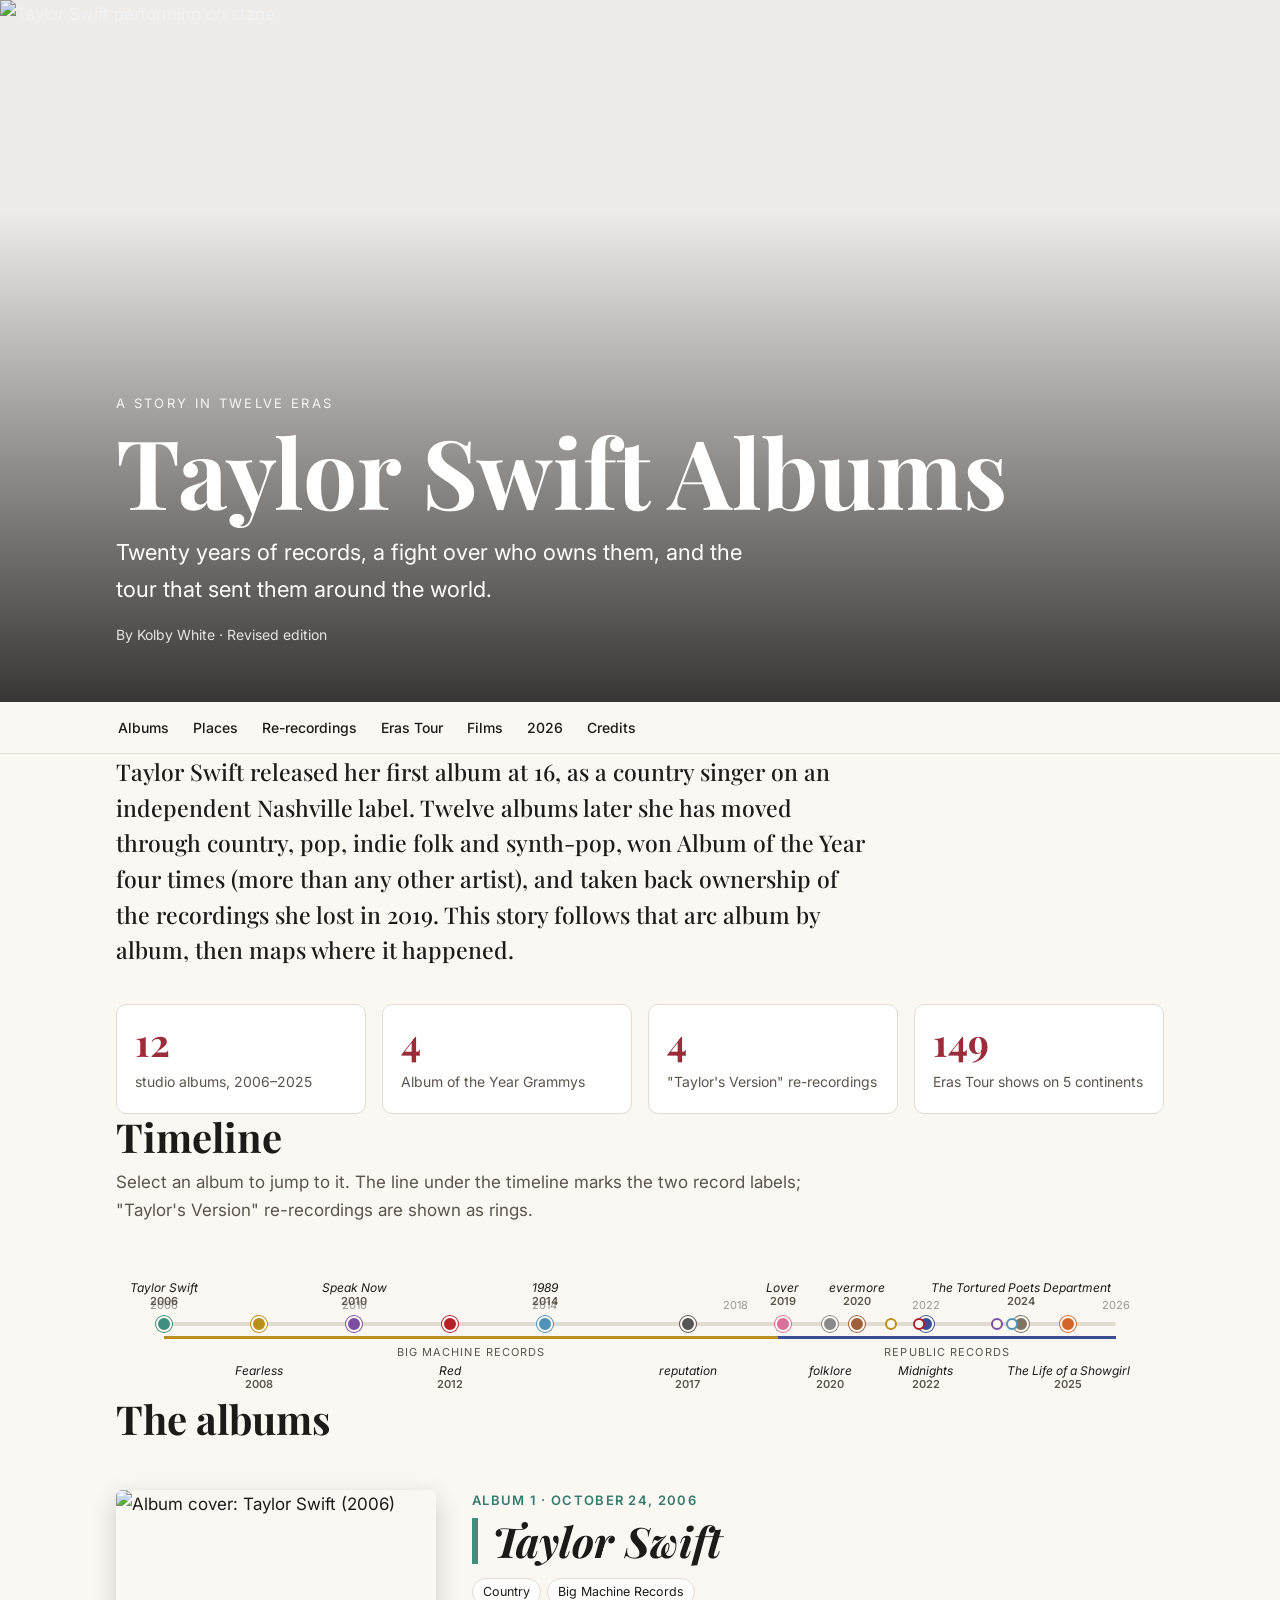
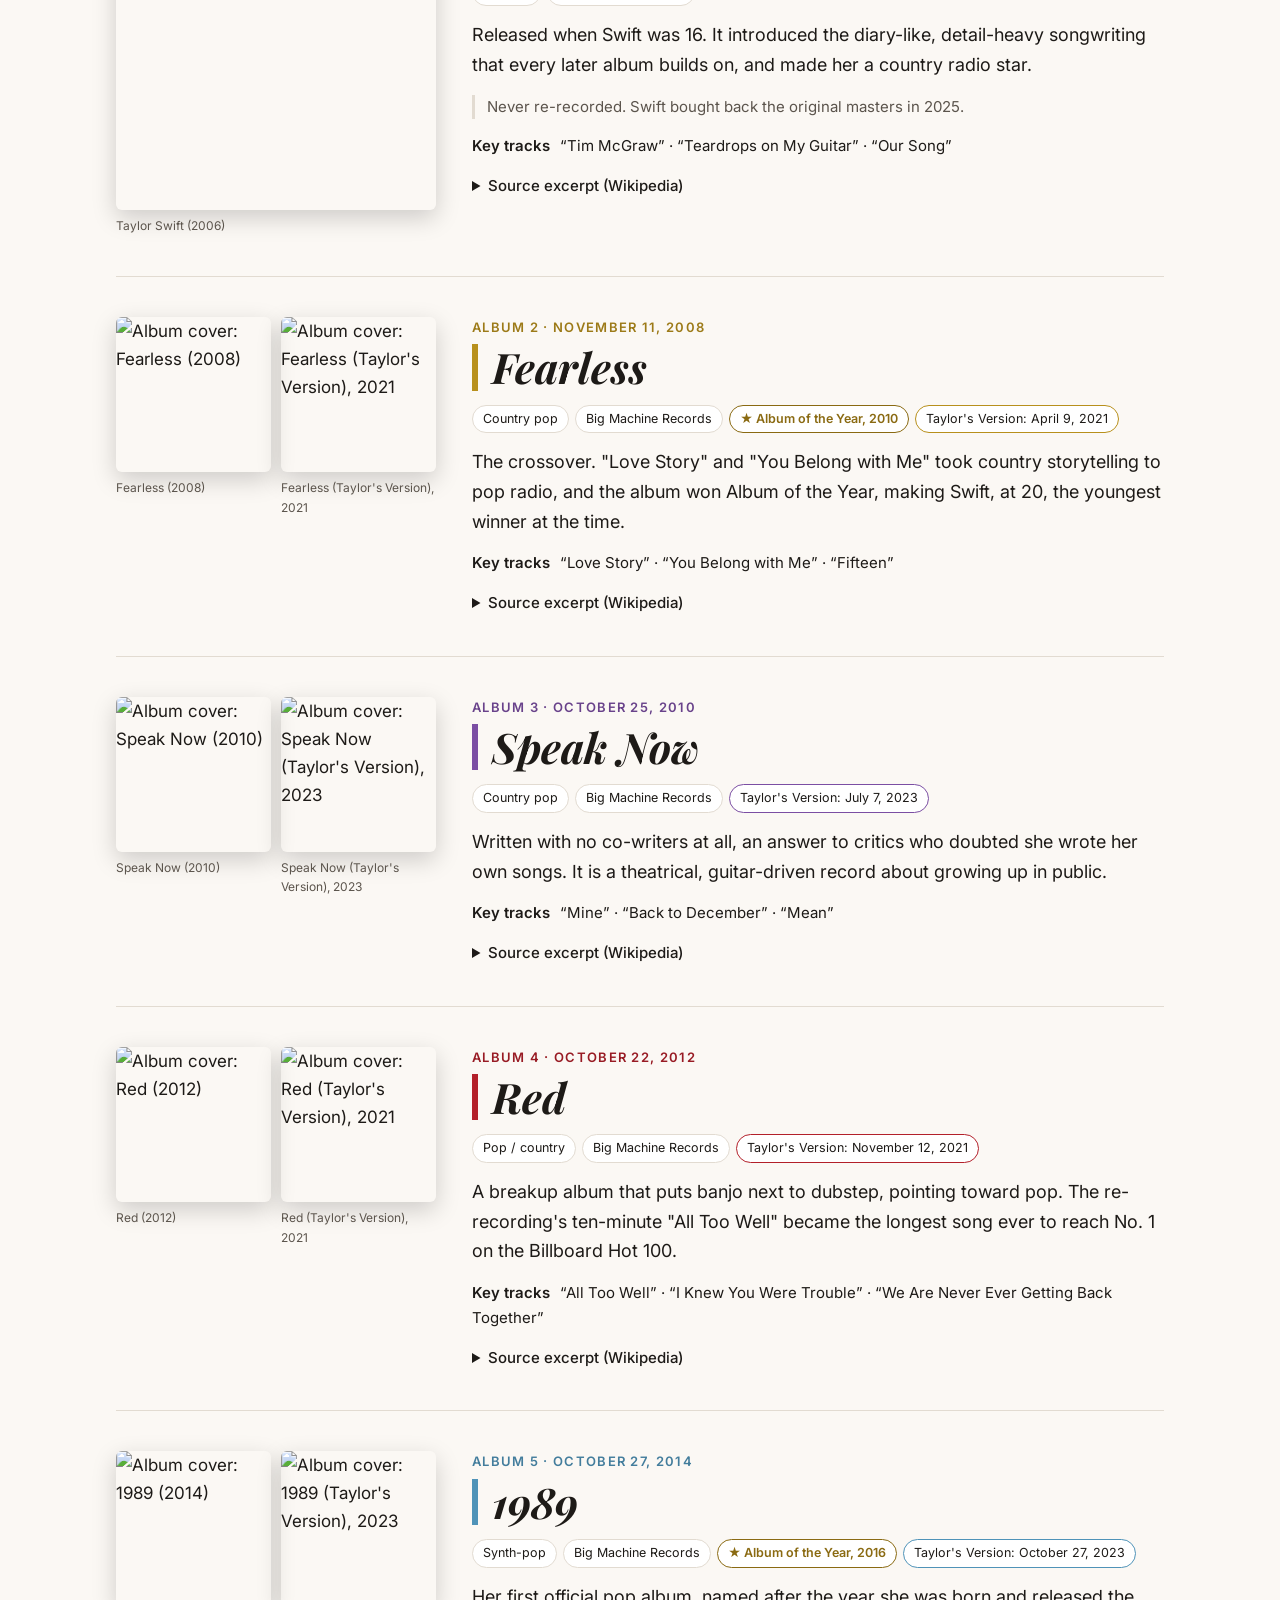
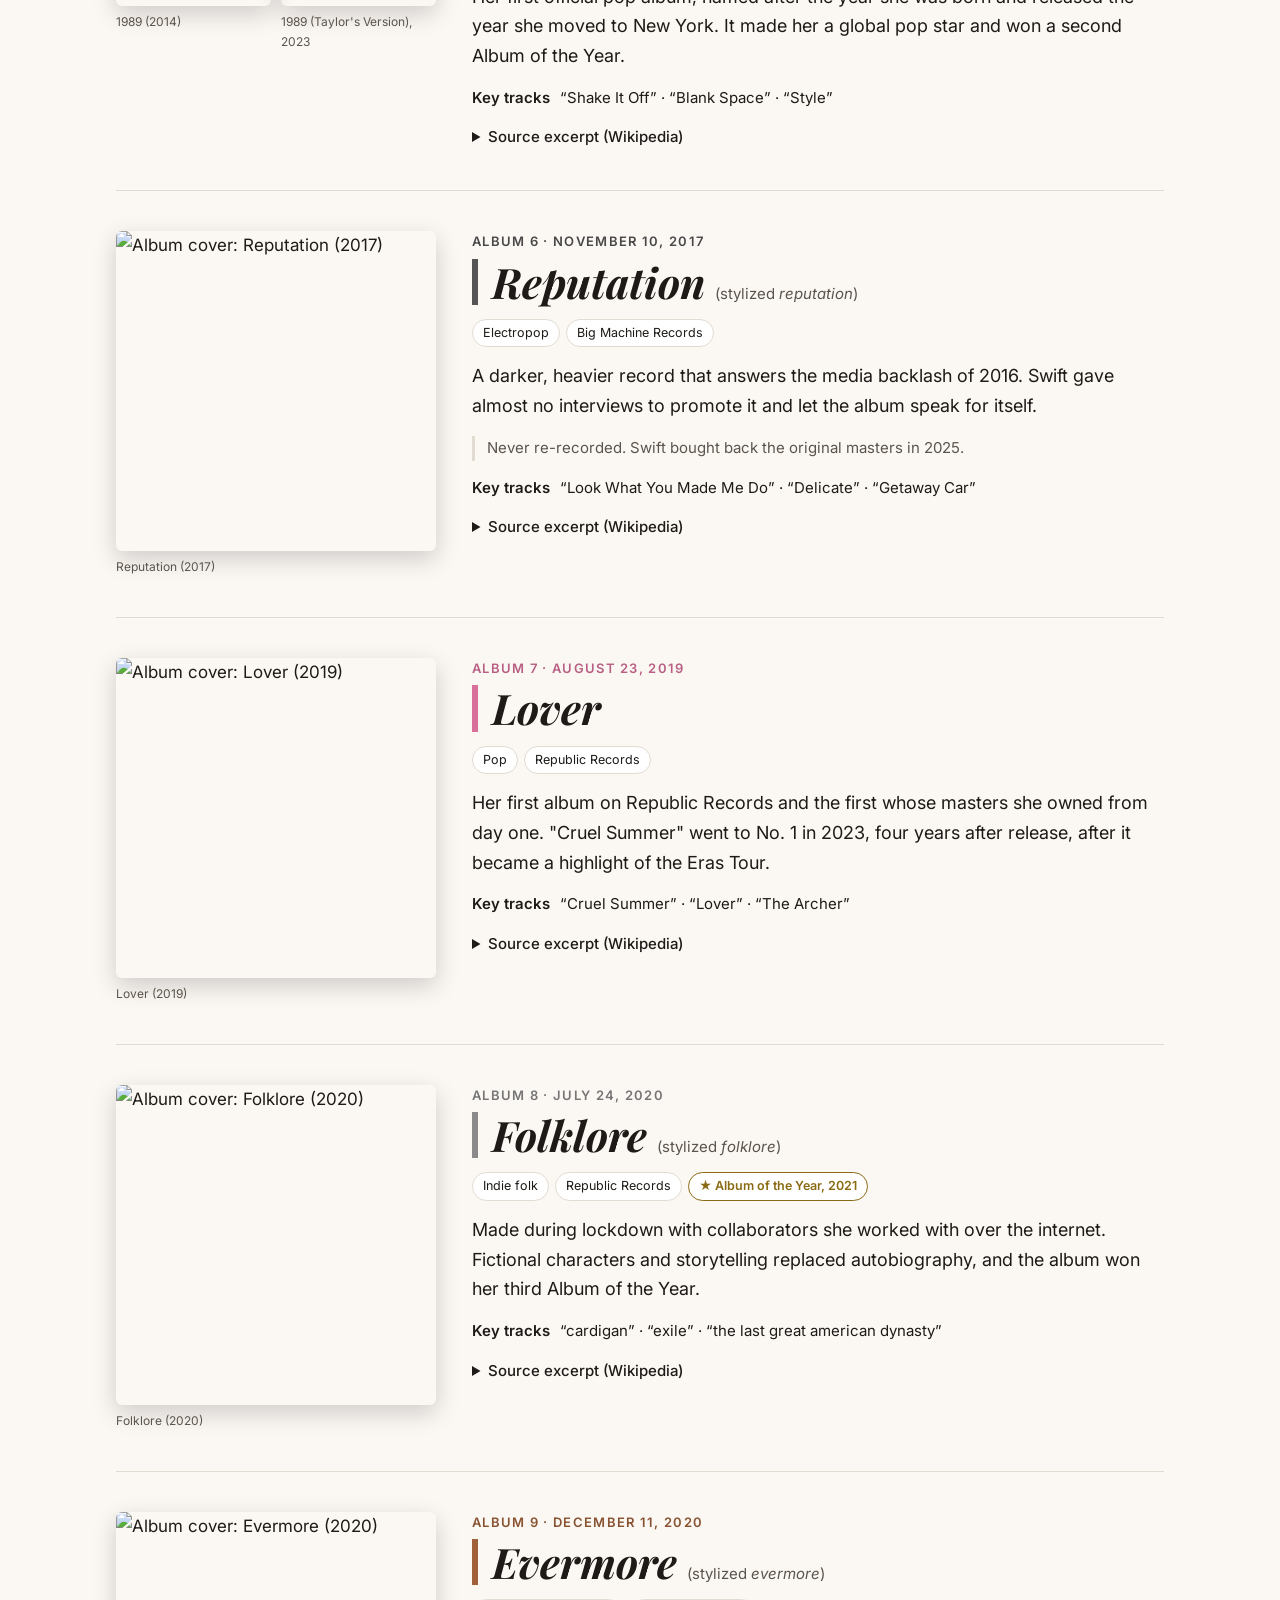
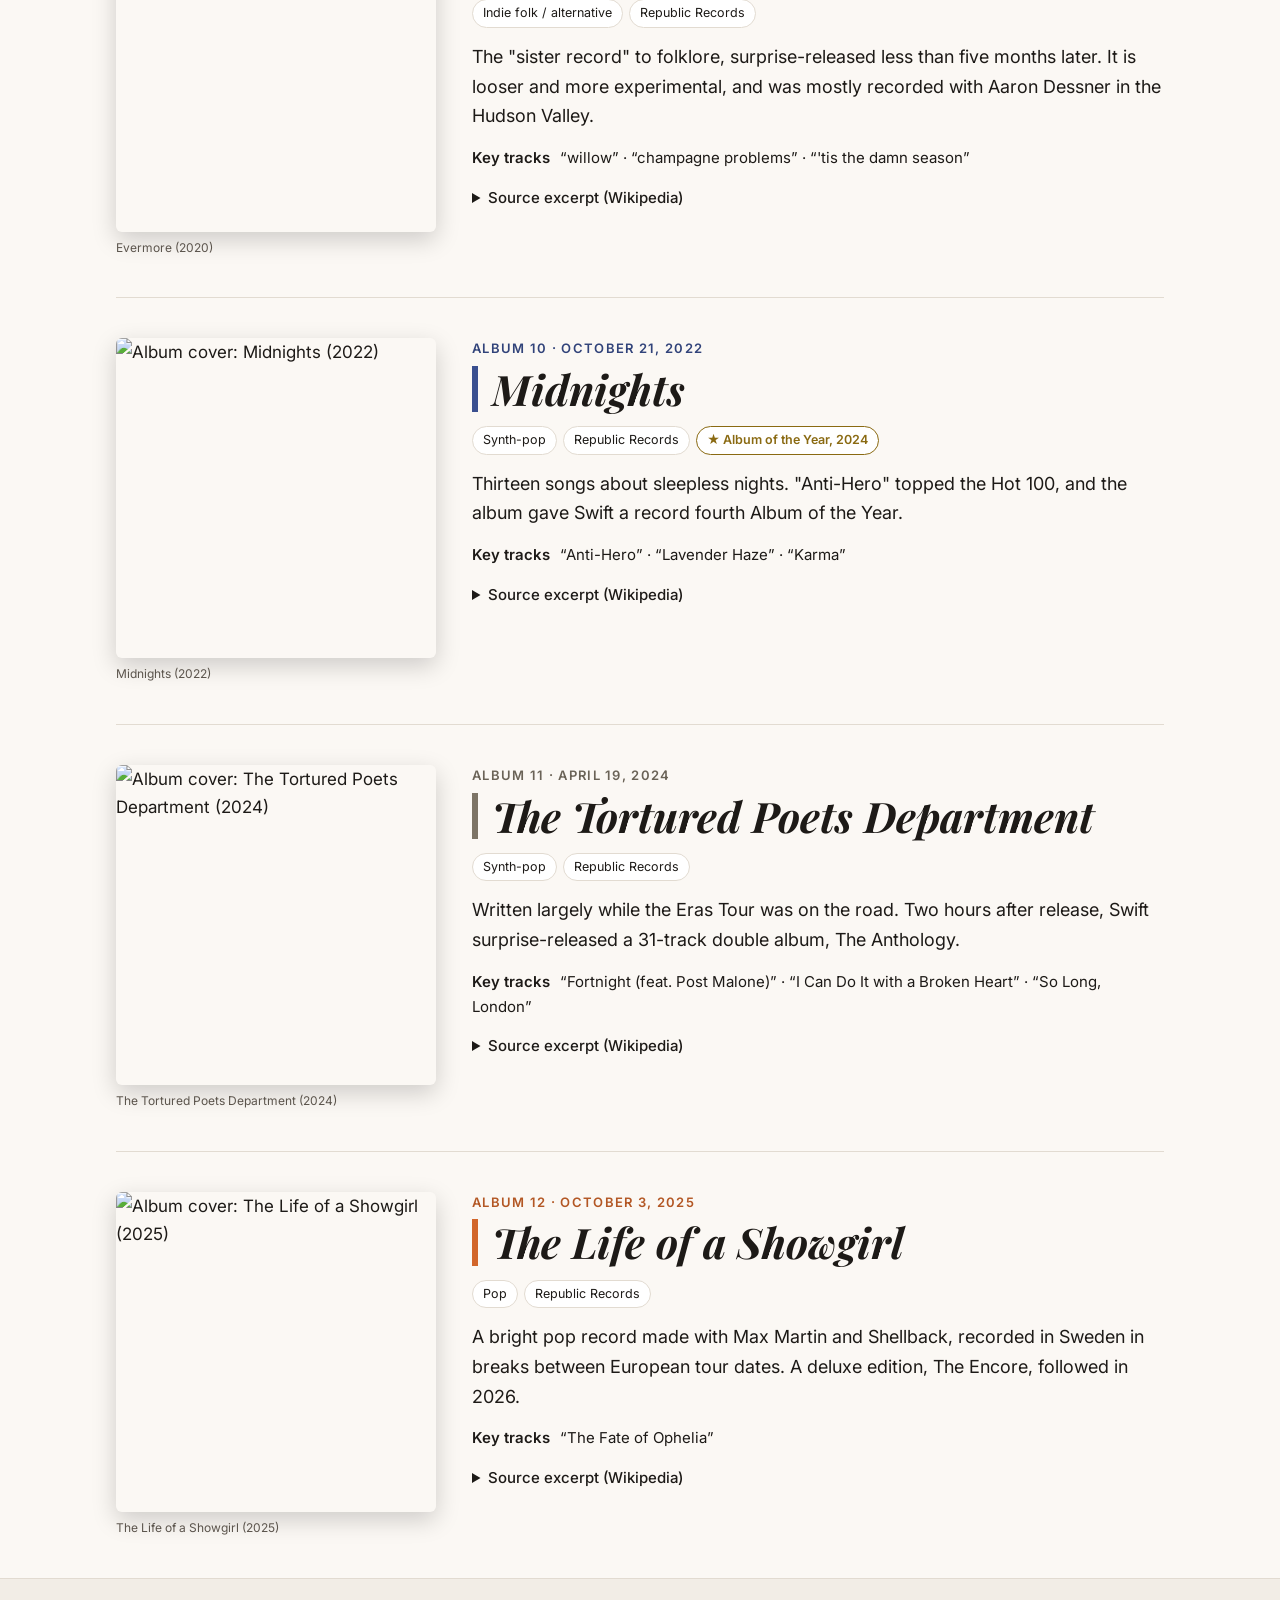
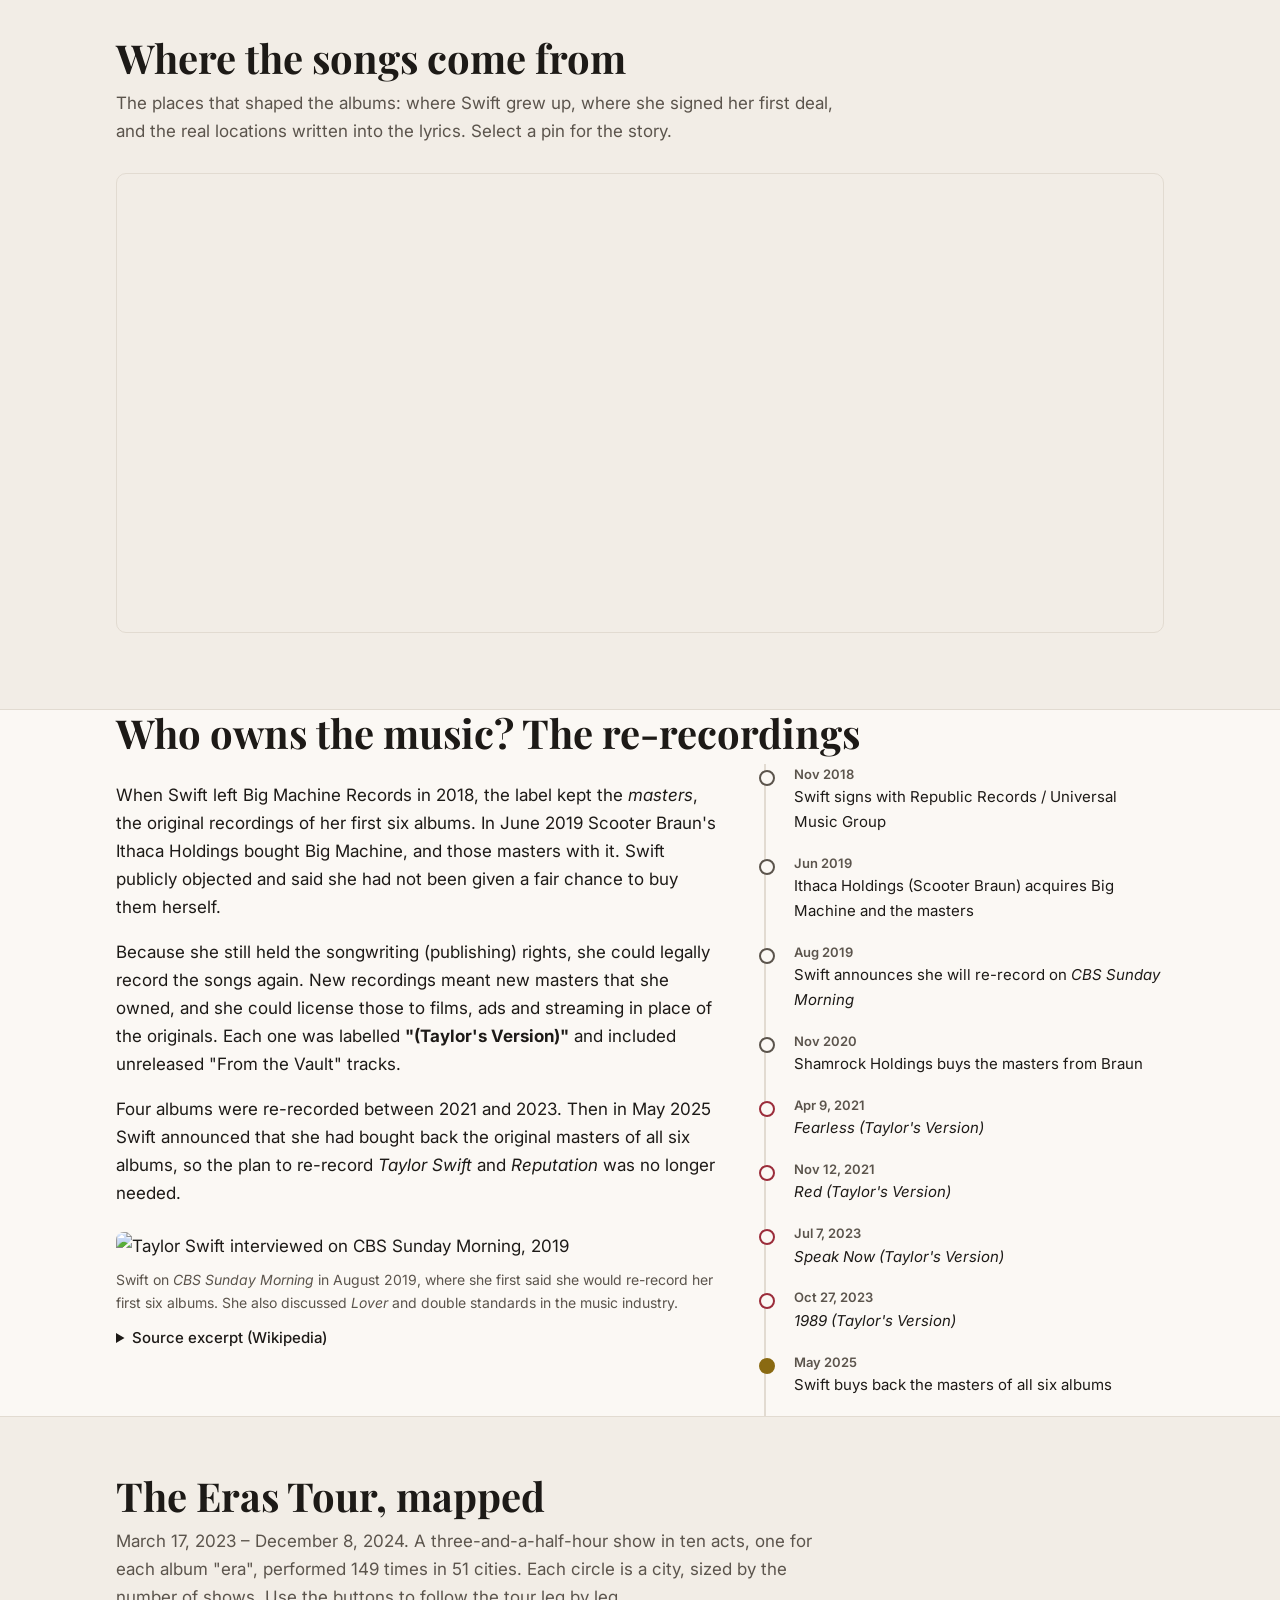
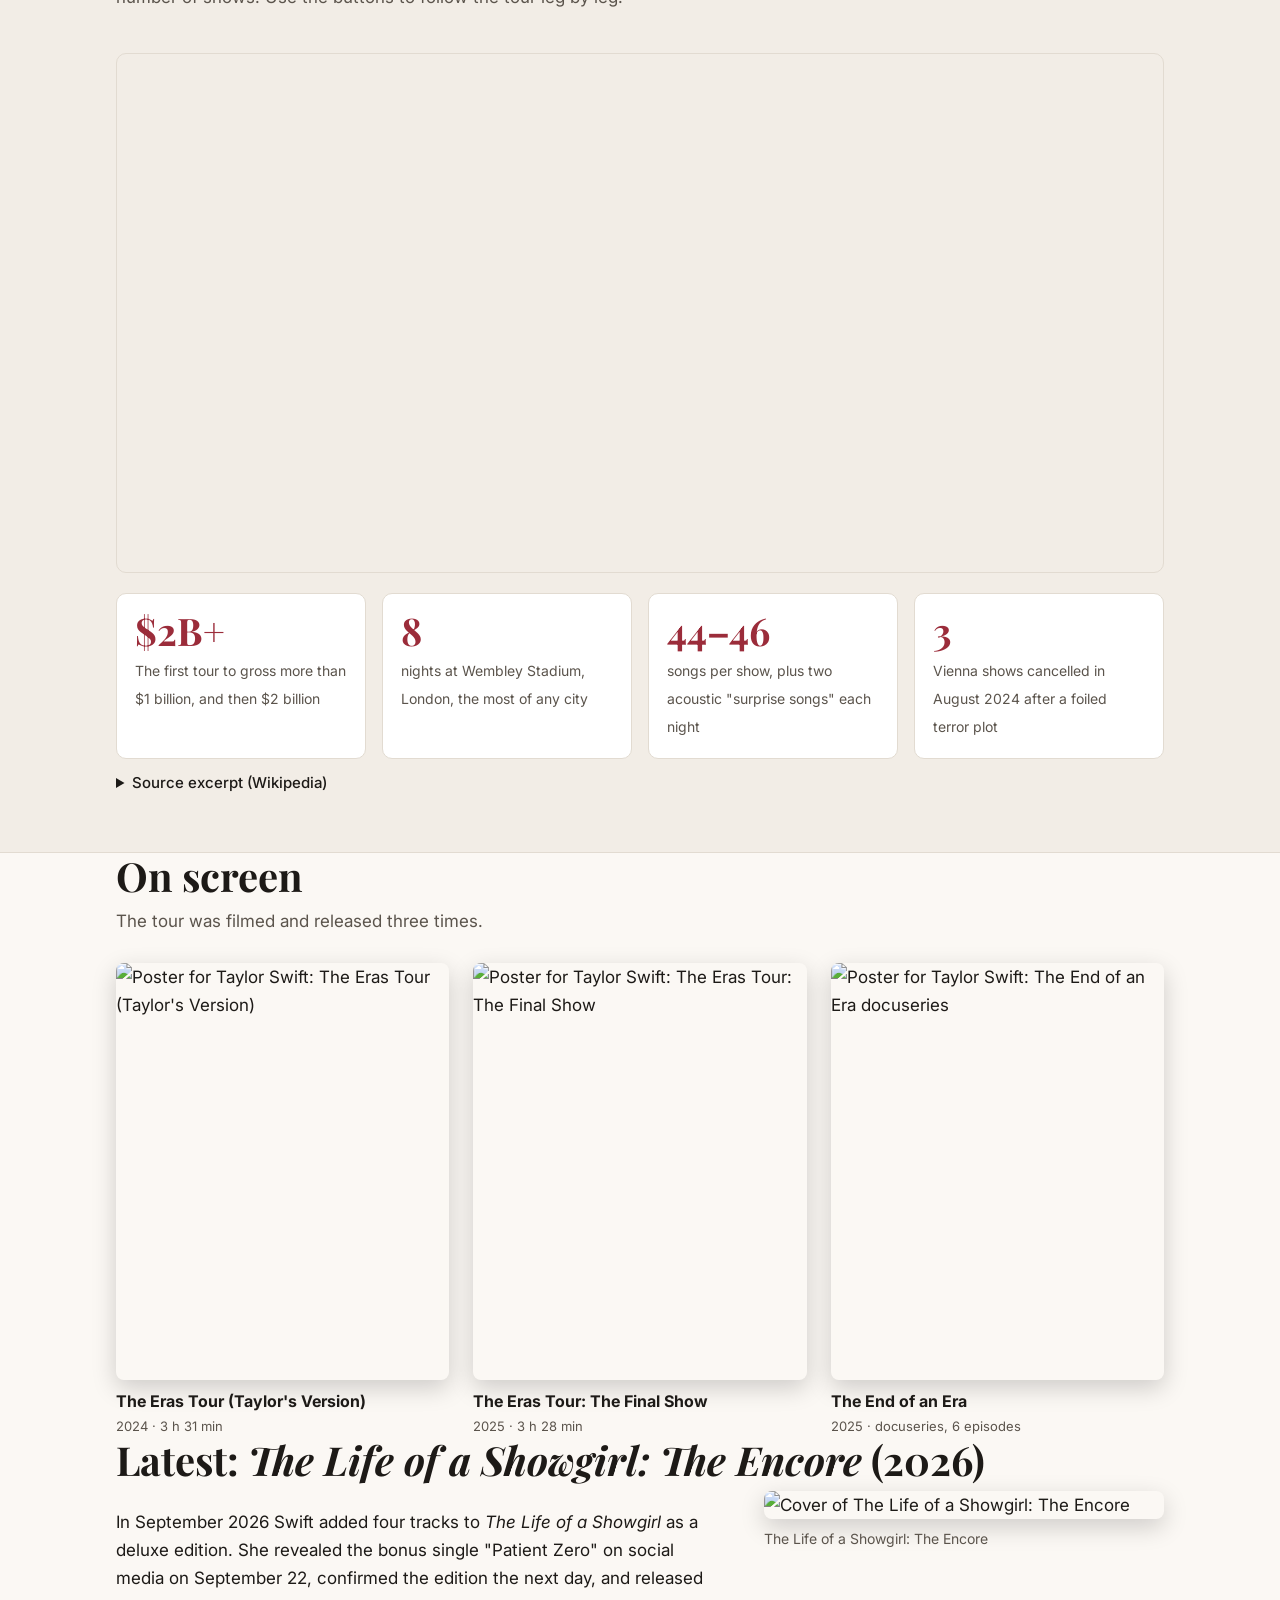
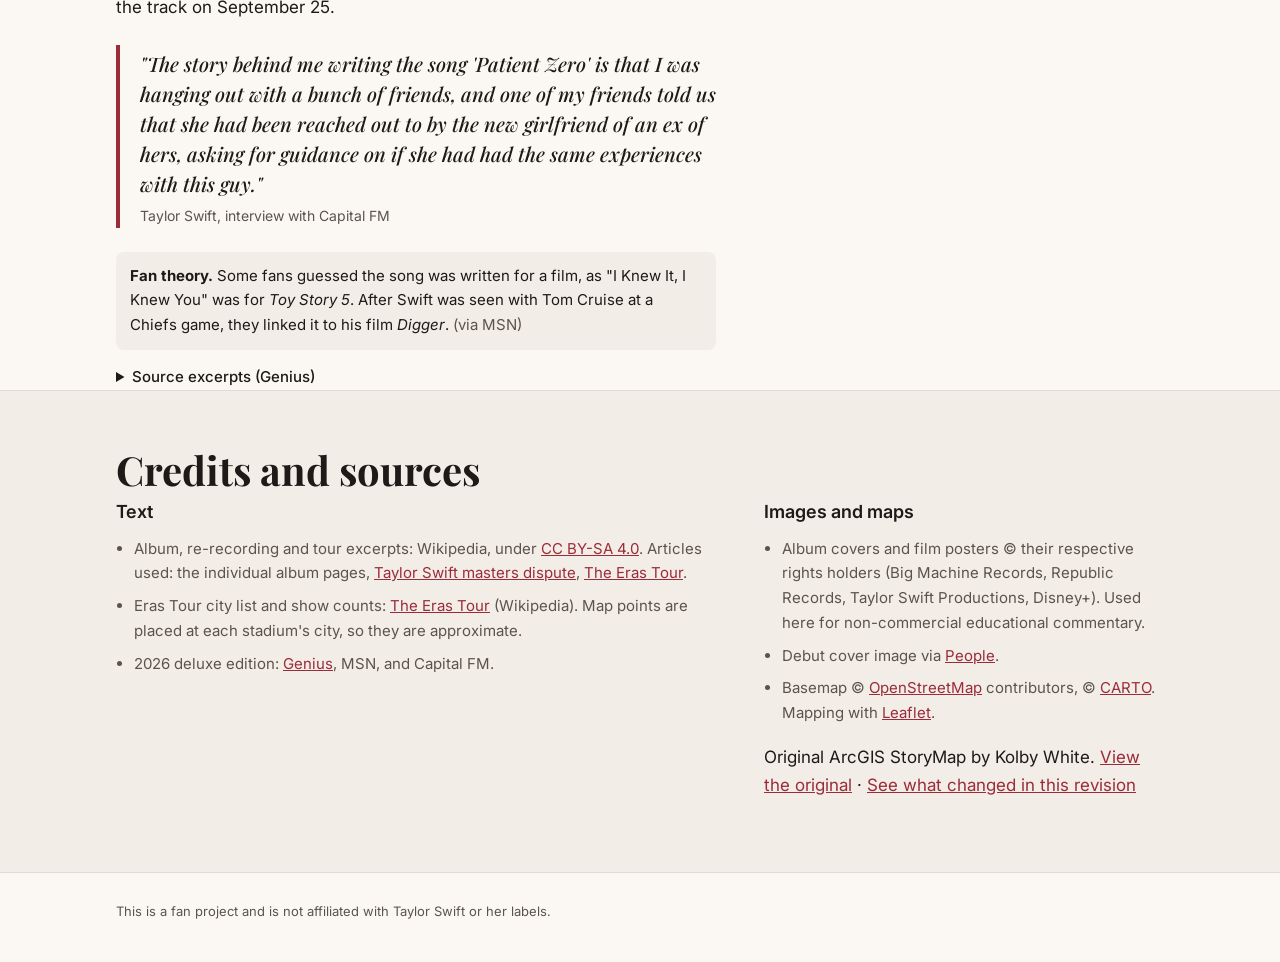
==== index.html @ eaa573a0 "Revised Taylor Swift Albums story: maps, timeline, original summaries, credits Co-Authored-By: Claud" ====
<!doctype html>
<html lang="en">
<head>
<meta charset="utf-8">
<meta name="viewport" content="width=device-width, initial-scale=1">
<title>Taylor Swift Albums</title>
<meta name="description" content="A revised, map-driven story of Taylor Swift's twelve studio albums, the re-recordings, and the Eras Tour. By Kolby White.">
<link rel="preconnect" href="https://fonts.googleapis.com">
<link rel="preconnect" href="https://fonts.gstatic.com" crossorigin>
<link href="https://fonts.googleapis.com/css2?family=Playfair+Display:ital,wght@0,500;0,700;1,500&family=Inter:wght@400;500;600&display=swap" rel="stylesheet">
<link rel="stylesheet" href="https://unpkg.com/leaflet@1.9.4/dist/leaflet.css">
<link rel="stylesheet" href="styles.css">
</head>
<body>

<header class="hero">
  <img class="hero-img" src="https://www.arcgis.com/sharing/rest/content/items/54e18ec7155e4b33b04445be6986c460/resources/5b334f9b-5eaf-4e01-b817-5cd1437170e9.jpeg" alt="Taylor Swift performing on stage">
  <div class="hero-text">
    <p class="kicker">A story in twelve eras</p>
    <h1>Taylor Swift Albums</h1>
    <p class="dek">Twenty years of records, a fight over who owns them, and the tour that sent them around the world.</p>
    <p class="byline">By Kolby White · Revised edition</p>
  </div>
</header>

<nav class="eranav" aria-label="Sections">
  <div class="eranav-inner">
    <a href="#albums">Albums</a>
    <a href="#places">Places</a>
    <a href="#masters">Re-recordings</a>
    <a href="#tour">Eras Tour</a>
    <a href="#films">Films</a>
    <a href="#encore">2026</a>
    <a href="#credits">Credits</a>
  </div>
</nav>

<main>

<section class="intro wrap">
  <p class="lede">Taylor Swift released her first album at 16, as a country singer on an independent Nashville label. Twelve albums later she has moved through country, pop, indie folk and synth-pop, won Album of the Year four times (more than any other artist), and taken back ownership of the recordings she lost in 2019. This story follows that arc album by album, then maps where it happened.</p>
  <div class="stats" role="list">
    <div class="stat" role="listitem"><span class="num">12</span><span class="lbl">studio albums, 2006–2025</span></div>
    <div class="stat" role="listitem"><span class="num">4</span><span class="lbl">Album of the Year Grammys</span></div>
    <div class="stat" role="listitem"><span class="num">4</span><span class="lbl">"Taylor's Version" re-recordings</span></div>
    <div class="stat" role="listitem"><span class="num">149</span><span class="lbl">Eras Tour shows on 5 continents</span></div>
  </div>
</section>

<section class="wrap" aria-labelledby="tl-h">
  <h2 id="tl-h" class="section-h">Timeline</h2>
  <p class="section-sub">Select an album to jump to it. The line under the timeline marks the two record labels; "Taylor's Version" re-recordings are shown as rings.</p>
  <div class="timeline" id="timeline"></div>
</section>

<section id="albums" class="wrap" aria-labelledby="albums-h">
  <h2 id="albums-h" class="section-h">The albums</h2>
  <div id="album-list"></div>
</section>

<section id="places" class="band" aria-labelledby="places-h">
  <div class="wrap">
    <h2 id="places-h" class="section-h">Where the songs come from</h2>
    <p class="section-sub">The places that shaped the albums: where Swift grew up, where she signed her first deal, and the real locations written into the lyrics. Select a pin for the story.</p>
    <div class="map" id="places-map" role="region" aria-label="Map of places connected to Taylor Swift's albums"></div>
    <ol class="place-list" id="place-list"></ol>
  </div>
</section>

<section id="masters" class="wrap" aria-labelledby="masters-h">
  <h2 id="masters-h" class="section-h">Who owns the music? The re-recordings</h2>
  <div class="two-col">
    <div>
      <p>When Swift left Big Machine Records in 2018, the label kept the <em>masters</em>, the original recordings of her first six albums. In June 2019 Scooter Braun's Ithaca Holdings bought Big Machine, and those masters with it. Swift publicly objected and said she had not been given a fair chance to buy them herself.</p>
      <p>Because she still held the songwriting (publishing) rights, she could legally record the songs again. New recordings meant new masters that she owned, and she could license those to films, ads and streaming in place of the originals. Each one was labelled <strong>"(Taylor's Version)"</strong> and included unreleased "From the Vault" tracks.</p>
      <p>Four albums were re-recorded between 2021 and 2023. Then in May 2025 Swift announced that she had bought back the original masters of all six albums, so the plan to re-record <em>Taylor Swift</em> and <em>Reputation</em> was no longer needed.</p>
      <figure class="video">
        <img src="https://www.arcgis.com/sharing/rest/content/items/54e18ec7155e4b33b04445be6986c460/resources/d610efaa-4bac-4824-b049-79d52639409f.jpeg" alt="Taylor Swift interviewed on CBS Sunday Morning, 2019" loading="lazy">
        <figcaption>Swift on <em>CBS Sunday Morning</em> in August 2019, where she first said she would re-record her first six albums. She also discussed <em>Lover</em> and double standards in the music industry.</figcaption>
      </figure>
      <details class="source">
        <summary>Source excerpt (Wikipedia)</summary>
        <p>"In June 2019, a dispute emerged between American singer-songwriter Taylor Swift and her former record label, Big Machine Records, its founder Scott Borchetta, and its new owner Scooter Braun over the ownership of the masters of her first six studio albums. The private equity firm Shamrock Holdings acquired the masters in 2020, whereupon Swift re-recorded and released four of the albums from 2021 to 2023 to exert control over her music catalog."</p>
        <p>"By re-recording, Swift is technically covering her own songs as new recordings, resulting in new masters she fully owns, enabling her to control the licensing of her songs for commercial use, known as synchronization, by evading the owners of the older masters and subsequently devaluing them."</p>
      </details>
    </div>
    <ol class="vtimeline" aria-label="Masters dispute timeline">
      <li><span class="d">Nov 2018</span>Swift signs with Republic Records / Universal Music Group</li>
      <li><span class="d">Jun 2019</span>Ithaca Holdings (Scooter Braun) acquires Big Machine and the masters</li>
      <li><span class="d">Aug 2019</span>Swift announces she will re-record on <em>CBS Sunday Morning</em></li>
      <li><span class="d">Nov 2020</span>Shamrock Holdings buys the masters from Braun</li>
      <li class="tv"><span class="d">Apr 9, 2021</span><em>Fearless (Taylor's Version)</em></li>
      <li class="tv"><span class="d">Nov 12, 2021</span><em>Red (Taylor's Version)</em></li>
      <li class="tv"><span class="d">Jul 7, 2023</span><em>Speak Now (Taylor's Version)</em></li>
      <li class="tv"><span class="d">Oct 27, 2023</span><em>1989 (Taylor's Version)</em></li>
      <li class="win"><span class="d">May 2025</span>Swift buys back the masters of all six albums</li>
    </ol>
  </div>
</section>

<section id="tour" class="band" aria-labelledby="tour-h">
  <div class="wrap">
    <h2 id="tour-h" class="section-h">The Eras Tour, mapped</h2>
    <p class="section-sub">March 17, 2023 – December 8, 2024. A three-and-a-half-hour show in ten acts, one for each album "era", performed 149 times in 51 cities. Each circle is a city, sized by the number of shows. Use the buttons to follow the tour leg by leg.</p>
    <div class="leg-buttons" id="leg-buttons" role="group" aria-label="Filter tour legs"></div>
    <div class="map tall" id="tour-map" role="region" aria-label="Map of Eras Tour cities"></div>
    <div class="tour-facts">
      <div><span class="num">$2B+</span><span class="lbl">The first tour to gross more than $1 billion, and then $2 billion</span></div>
      <div><span class="num">8</span><span class="lbl">nights at Wembley Stadium, London, the most of any city</span></div>
      <div><span class="num">44–46</span><span class="lbl">songs per show, plus two acoustic "surprise songs" each night</span></div>
      <div><span class="num">3</span><span class="lbl">Vienna shows cancelled in August 2024 after a foiled terror plot</span></div>
    </div>
    <details class="source">
      <summary>Source excerpt (Wikipedia)</summary>
      <p>"Spanning 149 shows in 51 cities across 21 countries and five continents, the Eras Tour had a large cultural and socioeconomic impact. It became the highest-grossing tour of all time and the first to earn over $1 billion and $2 billion in revenue."</p>
      <p>"Designed as a tribute to Swift's discography across her career since 2006, the Eras Tour covered all of the styles of music seen in her 11 studio albums, including The Tortured Poets Department, which was added in the European leg of the tour after the album's release... According to the music journalist Alexis Petridis, the Eras Tour was a musically eclectic production, consisting of 'dubstep-inspired, dark-hued pop; tweedy folk; monster-chorus-sporting anthems and acoustic guitar-driven songs that show her Nashville grounding'."</p>
      <p>"A typical show of the Eras Tour lasted 3 hours and 15 minutes. It consisted of between 44 and 46 songs, grouped into 10 acts, representing each 'musical era' of her discography. Each act was characterized by a specific color scheme, costume, and stage design..."</p>
    </details>
  </div>
</section>

<section id="films" class="wrap" aria-labelledby="films-h">
  <h2 id="films-h" class="section-h">On screen</h2>
  <p class="section-sub">The tour was filmed and released three times.</p>
  <div class="films">
    <figure><img src="https://www.arcgis.com/sharing/rest/content/items/54e18ec7155e4b33b04445be6986c460/resources/4ef39ed9-c20d-4698-97cb-12f4ce106d2f.jpeg" alt="Poster for Taylor Swift: The Eras Tour (Taylor's Version)" loading="lazy"><figcaption><strong>The Eras Tour (Taylor's Version)</strong><span>2024 · 3 h 31 min</span></figcaption></figure>
    <figure><img src="https://www.arcgis.com/sharing/rest/content/items/54e18ec7155e4b33b04445be6986c460/resources/eFFlSIa7R1sfgbbQMgDXl.jpg" alt="Poster for Taylor Swift: The Eras Tour: The Final Show" loading="lazy"><figcaption><strong>The Eras Tour: The Final Show</strong><span>2025 · 3 h 28 min</span></figcaption></figure>
    <figure><img src="https://www.arcgis.com/sharing/rest/content/items/54e18ec7155e4b33b04445be6986c460/resources/DM55_MSRqOx0J0UOrWamH.jpg" alt="Poster for Taylor Swift: The End of an Era docuseries" loading="lazy"><figcaption><strong>The End of an Era</strong><span>2025 · docuseries, 6 episodes</span></figcaption></figure>
  </div>
</section>

<section id="encore" class="wrap" aria-labelledby="encore-h">
  <h2 id="encore-h" class="section-h">Latest: <em>The Life of a Showgirl: The Encore</em> (2026)</h2>
  <div class="two-col">
    <div>
      <p>In September 2026 Swift added four tracks to <em>The Life of a Showgirl</em> as a deluxe edition. She revealed the bonus single "Patient Zero" on social media on September 22, confirmed the edition the next day, and released the track on September 25.</p>
      <blockquote>"The story behind me writing the song 'Patient Zero' is that I was hanging out with a bunch of friends, and one of my friends told us that she had been reached out to by the new girlfriend of an ex of hers, asking for guidance on if she had had the same experiences with this guy."<cite>Taylor Swift, interview with Capital FM</cite></blockquote>
      <p class="aside"><strong>Fan theory.</strong> Some fans guessed the song was written for a film, as "I Knew It, I Knew You" was for <em>Toy Story 5</em>. After Swift was seen with Tom Cruise at a Chiefs game, they linked it to his film <em>Digger</em>. <span class="src">(via MSN)</span></p>
      <details class="source">
        <summary>Source excerpts (Genius)</summary>
        <p>"Four tracks were added to Taylor Swift's twelfth studio album <a href="https://genius.com/albums/Taylor-swift/The-life-of-a-showgirl" target="_blank" rel="noopener">The Life of a Showgirl</a>. Following the glitz-and-glamour, Swift extends the album's sound with melodic pop tracks."</p>
        <p>"Swift <a href="https://www.instagram.com/p/DdoYv7eRF8E/" target="_blank" rel="noopener">officially announced</a> the deluxe edition through her social media on September 23, 2026. The day before, Swift <a href="https://www.instagram.com/p/DdmVHc2R30b/" target="_blank" rel="noopener">teased and announced</a> the edition's bonus single, <a href="https://genius.com/Taylor-swift-patient-zero-lyrics" target="_blank" rel="noopener">"Patient Zero"</a>, on social media. The track was released on September 25."</p>
      </details>
    </div>
    <figure class="cover-lg"><img src="https://www.arcgis.com/sharing/rest/content/items/54e18ec7155e4b33b04445be6986c460/resources/IhG49kfwIZRtQUeexAmbG.jpeg" alt="Cover of The Life of a Showgirl: The Encore" loading="lazy"><figcaption>The Life of a Showgirl: The Encore</figcaption></figure>
  </div>
</section>

<section id="credits" class="band credits" aria-labelledby="credits-h">
  <div class="wrap">
    <h2 id="credits-h" class="section-h">Credits and sources</h2>
    <div class="two-col">
      <div>
        <h3>Text</h3>
        <ul>
          <li>Album, re-recording and tour excerpts: Wikipedia, under <a href="https://creativecommons.org/licenses/by-sa/4.0/" target="_blank" rel="noopener">CC BY-SA 4.0</a>. Articles used: the individual album pages, <a href="https://en.wikipedia.org/wiki/Taylor_Swift_masters_dispute" target="_blank" rel="noopener">Taylor Swift masters dispute</a>, <a href="https://en.wikipedia.org/wiki/The_Eras_Tour" target="_blank" rel="noopener">The Eras Tour</a>.</li>
          <li>Eras Tour city list and show counts: <a href="https://en.wikipedia.org/wiki/The_Eras_Tour" target="_blank" rel="noopener">The Eras Tour</a> (Wikipedia). Map points are placed at each stadium's city, so they are approximate.</li>
          <li>2026 deluxe edition: <a href="https://genius.com/albums/Taylor-swift/The-life-of-a-showgirl" target="_blank" rel="noopener">Genius</a>, MSN, and Capital FM.</li>
        </ul>
      </div>
      <div>
        <h3>Images and maps</h3>
        <ul>
          <li>Album covers and film posters © their respective rights holders (Big Machine Records, Republic Records, Taylor Swift Productions, Disney+). Used here for non-commercial educational commentary.</li>
          <li>Debut cover image via <a href="https://people.com" target="_blank" rel="noopener">People</a>.</li>
          <li>Basemap © <a href="https://www.openstreetmap.org/copyright" target="_blank" rel="noopener">OpenStreetMap</a> contributors, © <a href="https://carto.com/attributions" target="_blank" rel="noopener">CARTO</a>. Mapping with <a href="https://leafletjs.com" target="_blank" rel="noopener">Leaflet</a>.</li>
        </ul>
        <p>Original ArcGIS StoryMap by Kolby White. <a href="https://storymaps.arcgis.com/stories/54e18ec7155e4b33b04445be6986c460" target="_blank" rel="noopener">View the original</a> · <a href="recommendations.html">See what changed in this revision</a></p>
      </div>
    </div>
  </div>
</section>

</main>

<footer class="wrap foot">This is a fan project and is not affiliated with Taylor Swift or her labels.</footer>

<script src="https://unpkg.com/leaflet@1.9.4/dist/leaflet.js"></script>
<script src="data.js"></script>
<script src="app.js"></script>
</body>
</html>
---- styles.css ----
:root {
  --bg: #fbf8f4; --bg2: #f2ede6; --card: #ffffff; --ink: #1d1a17; --ink2: #5b544c; --line: #e2dbd1;
  --accent: #9b2c3a; --gold: #8a6a12; --serif: "Playfair Display", Georgia, serif; --sans: "Inter", system-ui, sans-serif;
}
@media (prefers-color-scheme: dark) {
  :root:not([data-theme="light"]) {
    --bg: #141210; --bg2: #1d1a17; --card: #221f1b; --ink: #f1ece5; --ink2: #b5ada2; --line: #37322c; --accent: #e07a88; --gold: #e2bd55;
  }
}
:root[data-theme="dark"] { --bg: #141210; --bg2: #1d1a17; --card: #221f1b; --ink: #f1ece5; --ink2: #b5ada2; --line: #37322c; --accent: #e07a88; --gold: #e2bd55; }

* { box-sizing: border-box; }
html { scroll-behavior: smooth; scroll-padding-top: 56px; }
body { margin: 0; background: var(--bg); color: var(--ink); font: 17px/1.65 var(--sans); -webkit-font-smoothing: antialiased; overflow-x: hidden; }
a { color: var(--accent); }
img { max-width: 100%; display: block; }
.wrap { max-width: 1080px; margin: 0 auto; padding: 0 16px; }
section { padding: 56px 0; }
.band { background: var(--bg2); border-top: 1px solid var(--line); border-bottom: 1px solid var(--line); }
.section-h { font: 700 clamp(28px, 4vw, 40px)/1.15 var(--serif); margin: 0 0 8px; }
.section-sub { color: var(--ink2); max-width: 720px; margin: 0 0 28px; }

/* Hero */
.hero { position: relative; min-height: min(78vh, 760px); display: flex; align-items: flex-end; color: #fff; overflow: hidden; }
.hero-img { position: absolute; inset: 0; width: 100%; height: 100%; object-fit: cover; object-position: 57% 10%; }
.hero::after { content: ""; position: absolute; inset: 0; background: linear-gradient(180deg, rgba(0,0,0,.05) 30%, rgba(0,0,0,.78)); }
.hero-text { position: relative; z-index: 1; max-width: 1080px; margin: 0 auto; padding: 0 16px 56px; width: 100%; }
.kicker { text-transform: uppercase; letter-spacing: .18em; font-size: 13px; margin: 0 0 8px; opacity: .9; }
.hero h1 { font: 700 clamp(44px, 9vw, 96px)/1 var(--serif); margin: 0 0 16px; }
.dek { font-size: clamp(18px, 2.4vw, 22px); max-width: 640px; margin: 0 0 16px; }
.byline { font-size: 14px; opacity: .85; margin: 0; }

/* Nav */
.eranav { position: sticky; top: 0; z-index: 1000; background: color-mix(in srgb, var(--bg) 92%, transparent); backdrop-filter: blur(8px); border-bottom: 1px solid var(--line); }
.eranav-inner { max-width: 1080px; margin: 0 auto; padding: 0 8px; display: flex; gap: 4px; overflow-x: auto; scrollbar-width: none; }
.eranav a { color: var(--ink); text-decoration: none; font-size: 14px; font-weight: 500; padding: 14px 10px; white-space: nowrap; }
.eranav a:hover { color: var(--accent); }

/* Intro */
.lede { font: 500 clamp(19px, 2.3vw, 23px)/1.55 var(--serif); max-width: 760px; margin: 0 0 36px; }
.stats { display: grid; grid-template-columns: repeat(4, 1fr); gap: 16px; }
.stat, .tour-facts > div { background: var(--card); border: 1px solid var(--line); border-radius: 10px; padding: 18px; }
.num { display: block; font: 700 38px/1 var(--serif); color: var(--accent); margin-bottom: 6px; }
.lbl { font-size: 14px; color: var(--ink2); }

/* Timeline */
.timeline { padding: 70px 8px 70px; }
.tl-track { position: relative; height: 4px; background: var(--line); border-radius: 2px; margin: 0 40px; }
.tl-label { position: absolute; top: 14px; font-size: 11px; text-transform: uppercase; letter-spacing: .1em; color: var(--ink2); text-align: center; border-top: 3px solid; padding-top: 4px; }
.tl-label.bm { border-color: #b8901c; } .tl-label.rep { border-color: #3a4f8f; top: 14px; }
.tl-dot { position: absolute; top: 50%; width: 16px; height: 16px; margin: -8px 0 0 -8px; border-radius: 50%; background: var(--c); border: 2px solid var(--bg); box-shadow: 0 0 0 1px var(--c); text-decoration: none; transition: transform .15s; }
.tl-dot:hover, .tl-dot:focus-visible { transform: scale(1.35); }
.tl-dot span { position: absolute; left: 50%; transform: translateX(-50%); white-space: nowrap; font-size: 12px; color: var(--ink); font-style: italic; line-height: 1.2; text-align: center; }
.tl-dot span b { display: block; font-style: normal; font-weight: 600; color: var(--ink2); font-size: 11px; }
.tl-dot.up span { bottom: 22px; } .tl-dot.down span { top: 46px; }
.tl-ring { position: absolute; top: 50%; width: 12px; height: 12px; margin: -6px 0 0 -6px; border-radius: 50%; border: 2px solid var(--c); background: var(--bg); }
.tl-year { position: absolute; top: -26px; transform: translateX(-50%); font-size: 11px; color: var(--ink2); opacity: .6; }
.tl-dot.up ~ .tl-year { }

/* Albums */
.album { display: grid; grid-template-columns: 320px 1fr; gap: 36px; padding: 40px 0; border-top: 1px solid var(--line); scroll-margin-top: 60px; }
.album:first-child { border-top: 0; }
.album-covers { display: grid; gap: 10px; align-content: start; }
.album-covers.n2 { grid-template-columns: 1fr 1fr; }
.album-covers figure { margin: 0; }
.album-covers img { width: 100%; height: auto; aspect-ratio: 1; object-fit: cover; border-radius: 6px; box-shadow: 0 8px 24px rgba(0,0,0,.18); }
.album-covers figcaption { font-size: 12px; color: var(--ink2); margin-top: 6px; }
.album-num { margin: 0; font-size: 13px; text-transform: uppercase; letter-spacing: .1em; color: var(--c); font-weight: 600; filter: brightness(.85); }
.album h3 { font: 700 clamp(30px, 4vw, 42px)/1.1 var(--serif); margin: 6px 0 14px; border-left: 6px solid var(--c); padding-left: 14px; }
.styled { font: 400 15px var(--sans); color: var(--ink2); }
.badges { display: flex; flex-wrap: wrap; gap: 6px; margin-bottom: 14px; }
.badge { font-size: 12.5px; padding: 3px 10px; border-radius: 99px; border: 1px solid var(--line); background: var(--card); }
.badge.gold { border-color: var(--gold); color: var(--gold); font-weight: 600; }
.badge.tv { border-color: var(--c); }
.brief { font-size: 18px; margin: 0 0 12px; }
.note { font-size: 15px; color: var(--ink2); border-left: 3px solid var(--line); padding-left: 12px; }
.tracks { font-size: 15px; } .tracks span { font-weight: 600; margin-right: 6px; }
details.source { margin-top: 12px; font-size: 15px; color: var(--ink2); }
details.source summary { cursor: pointer; font-weight: 500; color: var(--ink); width: fit-content; }
details.source p { border-left: 3px solid var(--line); padding-left: 12px; font-style: italic; }

/* Maps */
.map { height: 460px; border-radius: 10px; border: 1px solid var(--line); z-index: 0; }
.map.tall { height: 520px; }
.pin span { display: grid; place-items: center; width: 28px; height: 28px; border-radius: 50%; background: var(--c); color: #fff; font: 600 13px var(--sans); border: 2px solid #fff; box-shadow: 0 2px 6px rgba(0,0,0,.35); }
.leaflet-popup-content { font: 14px/1.5 var(--sans); } .leaflet-popup-content p { margin: 6px 0 0; }
.place-list { list-style: none; padding: 0; margin: 20px 0 0; display: grid; grid-template-columns: repeat(3, 1fr); gap: 8px; }
.place-list button { width: 100%; display: flex; gap: 10px; align-items: center; text-align: left; background: var(--card); color: var(--ink); border: 1px solid var(--line); border-radius: 8px; padding: 10px; cursor: pointer; font: inherit; font-size: 14px; }
.place-list button:hover { border-color: var(--c); }
.place-list .n { flex: none; width: 24px; height: 24px; border-radius: 50%; background: var(--c); color: #fff; display: grid; place-items: center; font-size: 12px; font-weight: 600; }
.place-list small { display: block; color: var(--ink2); font-style: italic; }
.leg-buttons { display: flex; flex-wrap: wrap; gap: 8px; margin-bottom: 14px; }
.leg-buttons button { font: 500 14px var(--sans); padding: 7px 14px; border-radius: 99px; border: 1px solid var(--line); background: var(--card); color: var(--ink); cursor: pointer; display: inline-flex; align-items: center; gap: 6px; }
.leg-buttons button i { width: 10px; height: 10px; border-radius: 50%; background: var(--c); }
.leg-buttons button small { color: var(--ink2); }
.leg-buttons button.on { border-color: var(--ink); box-shadow: inset 0 0 0 1px var(--ink); }
.tour-facts { display: grid; grid-template-columns: repeat(4, 1fr); gap: 16px; margin: 20px 0 8px; }

/* Masters */
.two-col { display: grid; grid-template-columns: 1.5fr 1fr; gap: 48px; align-items: start; }
.vtimeline { list-style: none; margin: 0; padding: 0 0 0 20px; border-left: 2px solid var(--line); }
.vtimeline li { position: relative; padding: 0 0 18px 8px; font-size: 15px; }
.vtimeline li::before { content: ""; position: absolute; left: -27px; top: 6px; width: 12px; height: 12px; border-radius: 50%; background: var(--bg); border: 2px solid var(--ink2); }
.vtimeline li.tv::before { border-color: var(--accent); }
.vtimeline li.win::before { background: var(--gold); border-color: var(--gold); }
.vtimeline .d { display: block; font-weight: 600; font-size: 13px; color: var(--ink2); }
figure.video { margin: 24px 0 0; } figure.video img { border-radius: 8px; }
figcaption { font-size: 14px; color: var(--ink2); margin-top: 8px; }

/* Films */
.films { display: grid; grid-template-columns: repeat(3, 1fr); gap: 24px; }
.films figure { margin: 0; } .films img { border-radius: 8px; aspect-ratio: 4 / 5; object-fit: cover; width: 100%; box-shadow: 0 8px 24px rgba(0,0,0,.18); }
.films figcaption strong { display: block; color: var(--ink); font-size: 16px; } .films figcaption span { font-size: 13px; }

/* Encore */
blockquote { margin: 24px 0; padding: 4px 0 4px 20px; border-left: 4px solid var(--accent); font: italic 500 20px/1.5 var(--serif); }
blockquote cite { display: block; font: normal 14px var(--sans); color: var(--ink2); margin-top: 8px; }
.aside { font-size: 15px; background: var(--bg2); border-radius: 8px; padding: 12px 14px; }
.src { color: var(--ink2); }
.cover-lg { margin: 0; } .cover-lg img { border-radius: 8px; box-shadow: 0 8px 24px rgba(0,0,0,.18); }

/* Credits */
.credits h3 { font: 600 18px var(--sans); margin: 0 0 8px; }
.credits ul { padding-left: 18px; font-size: 15px; color: var(--ink2); }
.credits li { margin-bottom: 8px; }
.foot { padding: 28px 16px 40px; font-size: 13px; color: var(--ink2); }

@media (max-width: 860px) {
  .stats, .tour-facts { grid-template-columns: 1fr 1fr; }
  .album { grid-template-columns: 1fr; gap: 20px; }
  .album-covers { max-width: 420px; }
  .two-col { grid-template-columns: 1fr; gap: 28px; }
  .place-list { grid-template-columns: 1fr 1fr; }
  .films { grid-template-columns: 1fr 1fr; }
  .map, .map.tall { height: 380px; }
  .tl-dot span { font-size: 10px; } .tl-dot span b { font-size: 9px; }
  .tl-track { margin: 0 24px; }
}
@media (max-width: 520px) {
  body { font-size: 16px; }
  .place-list, .films { grid-template-columns: 1fr; }
  .timeline { overflow-x: auto; padding: 70px 0; }
  .tl-track { width: 720px; }
}
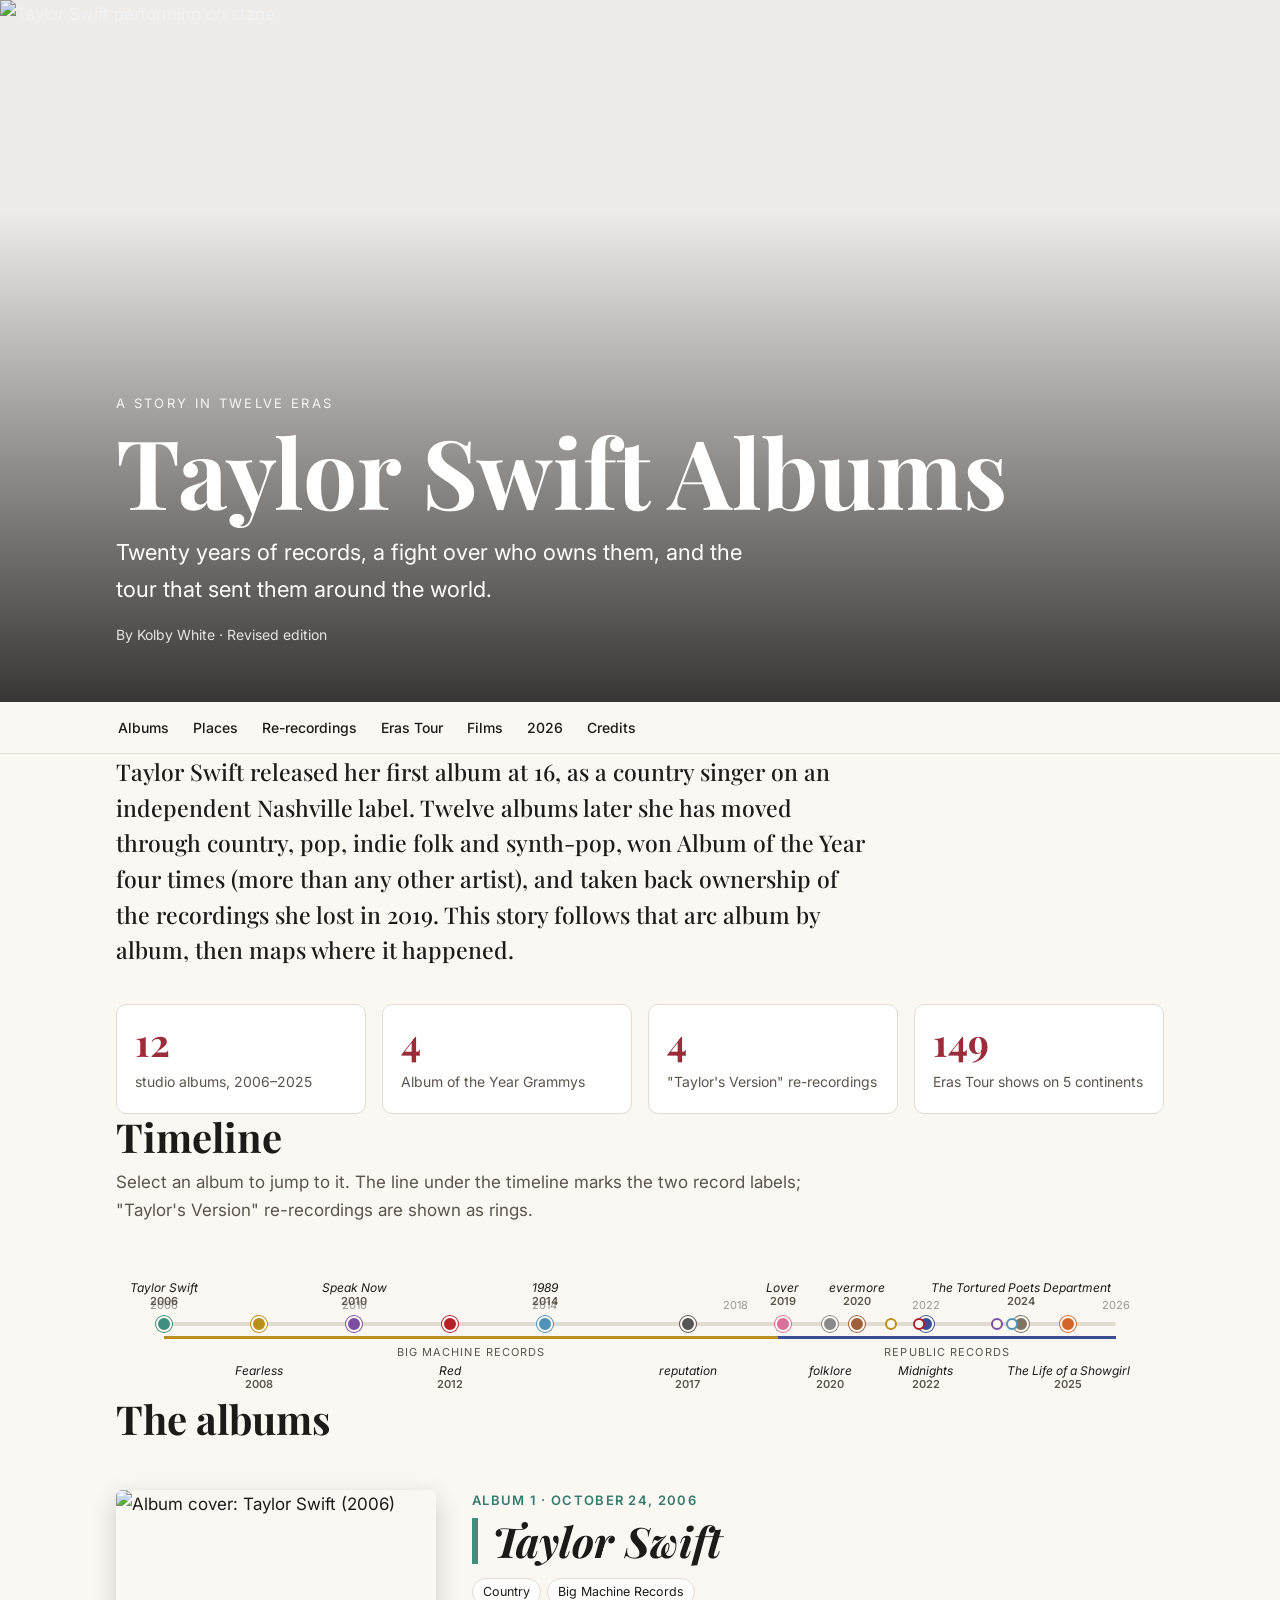
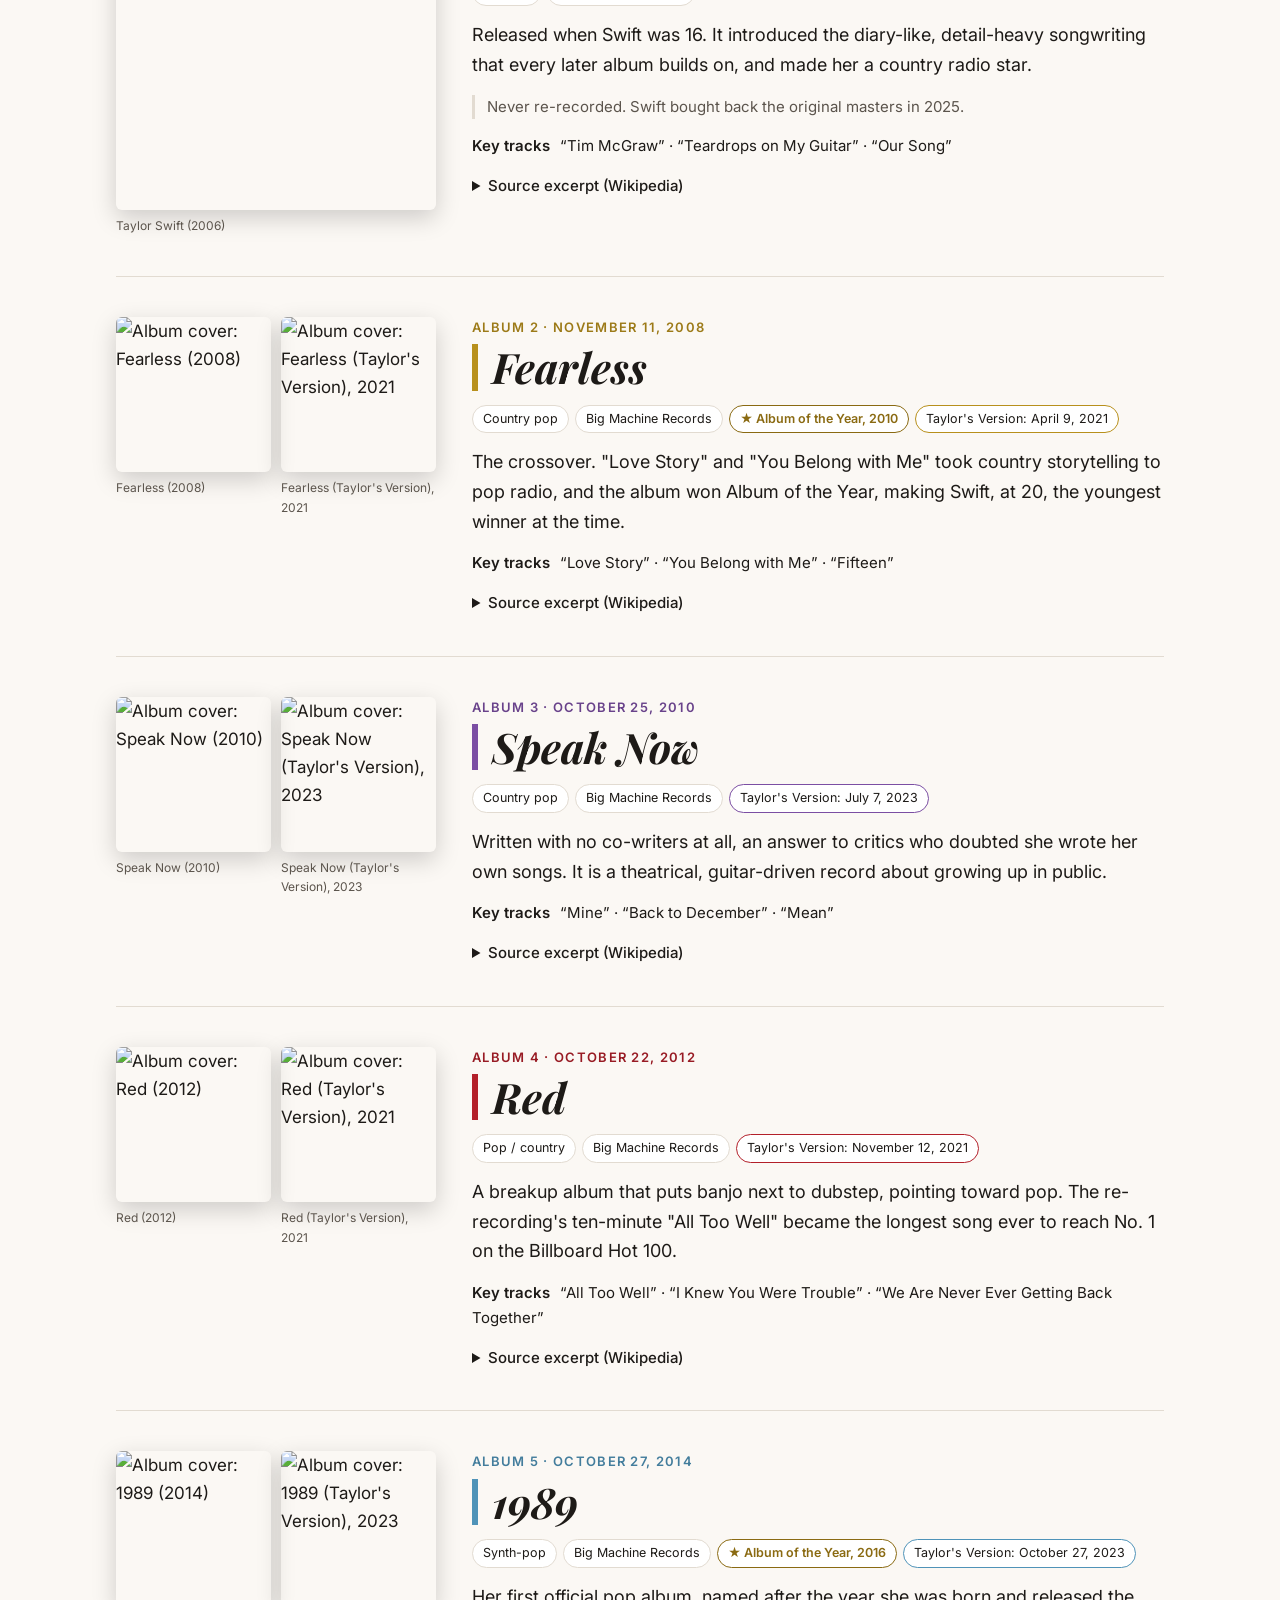
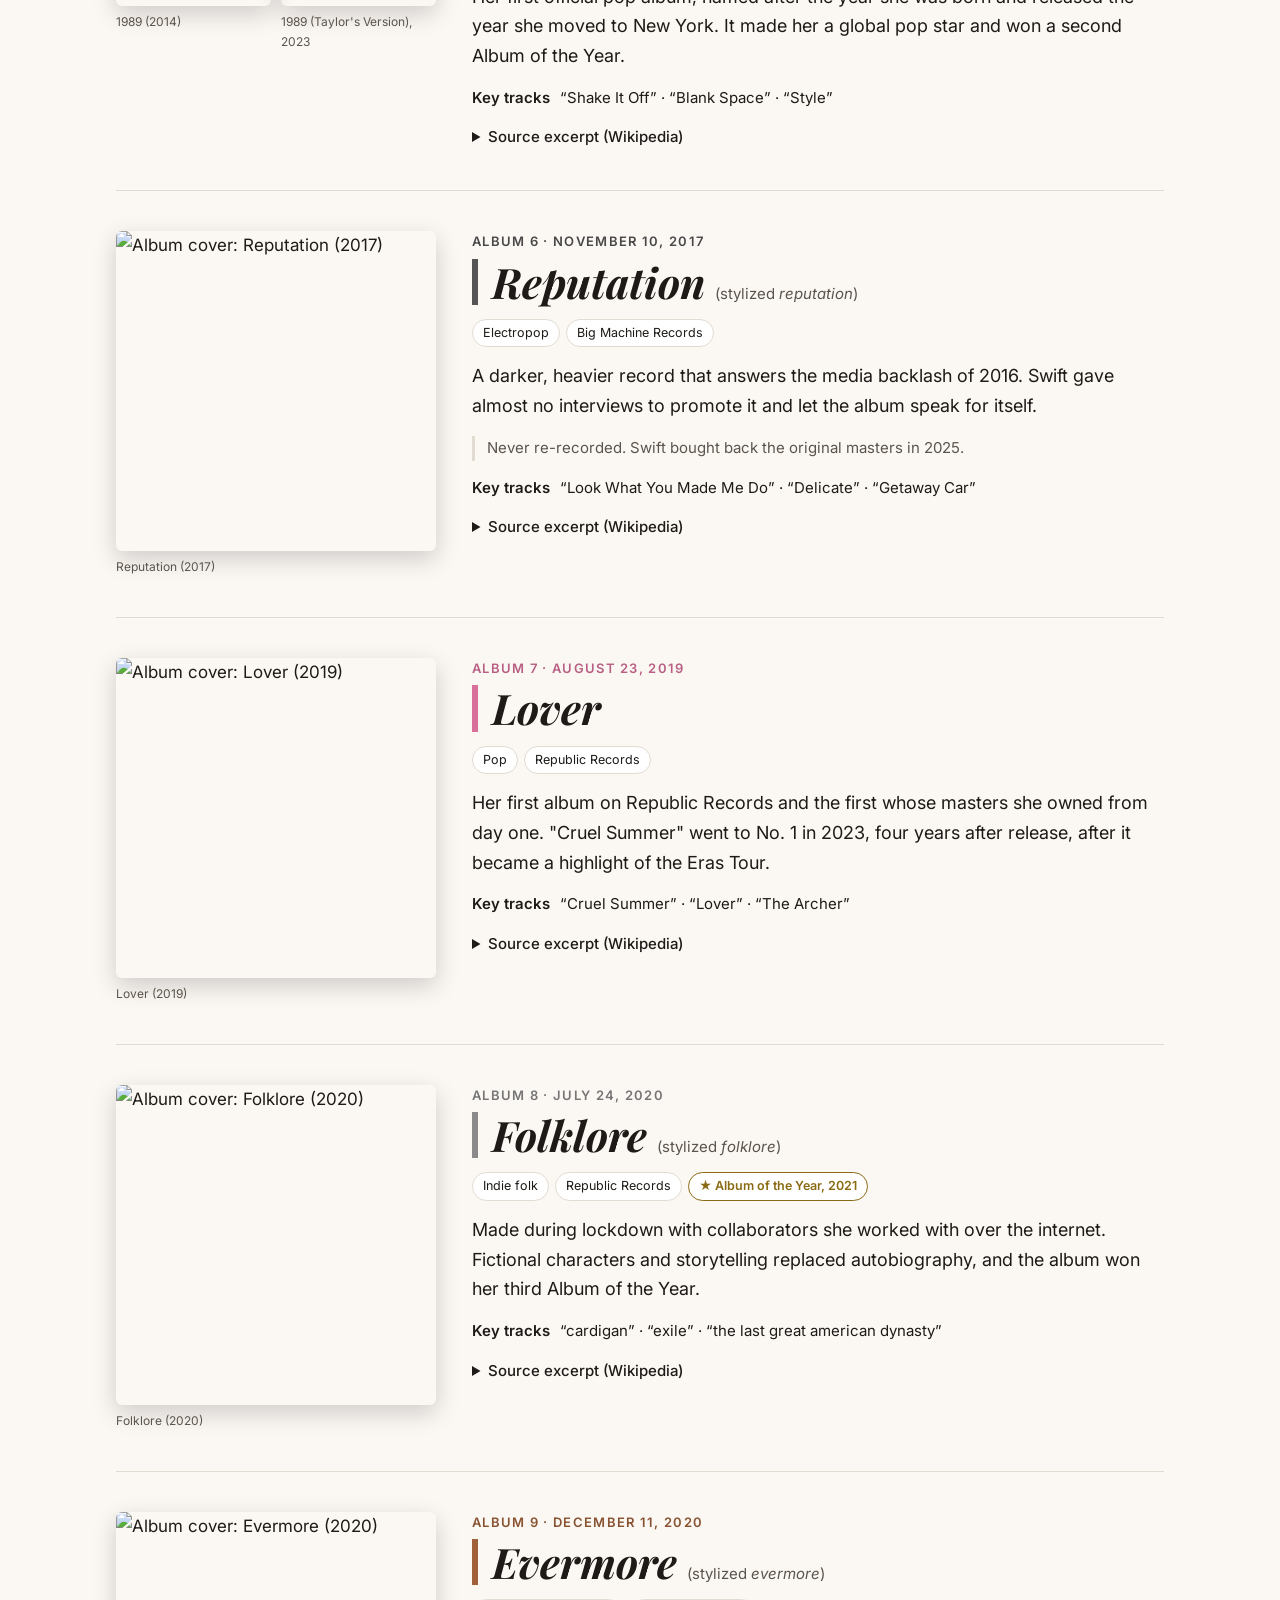
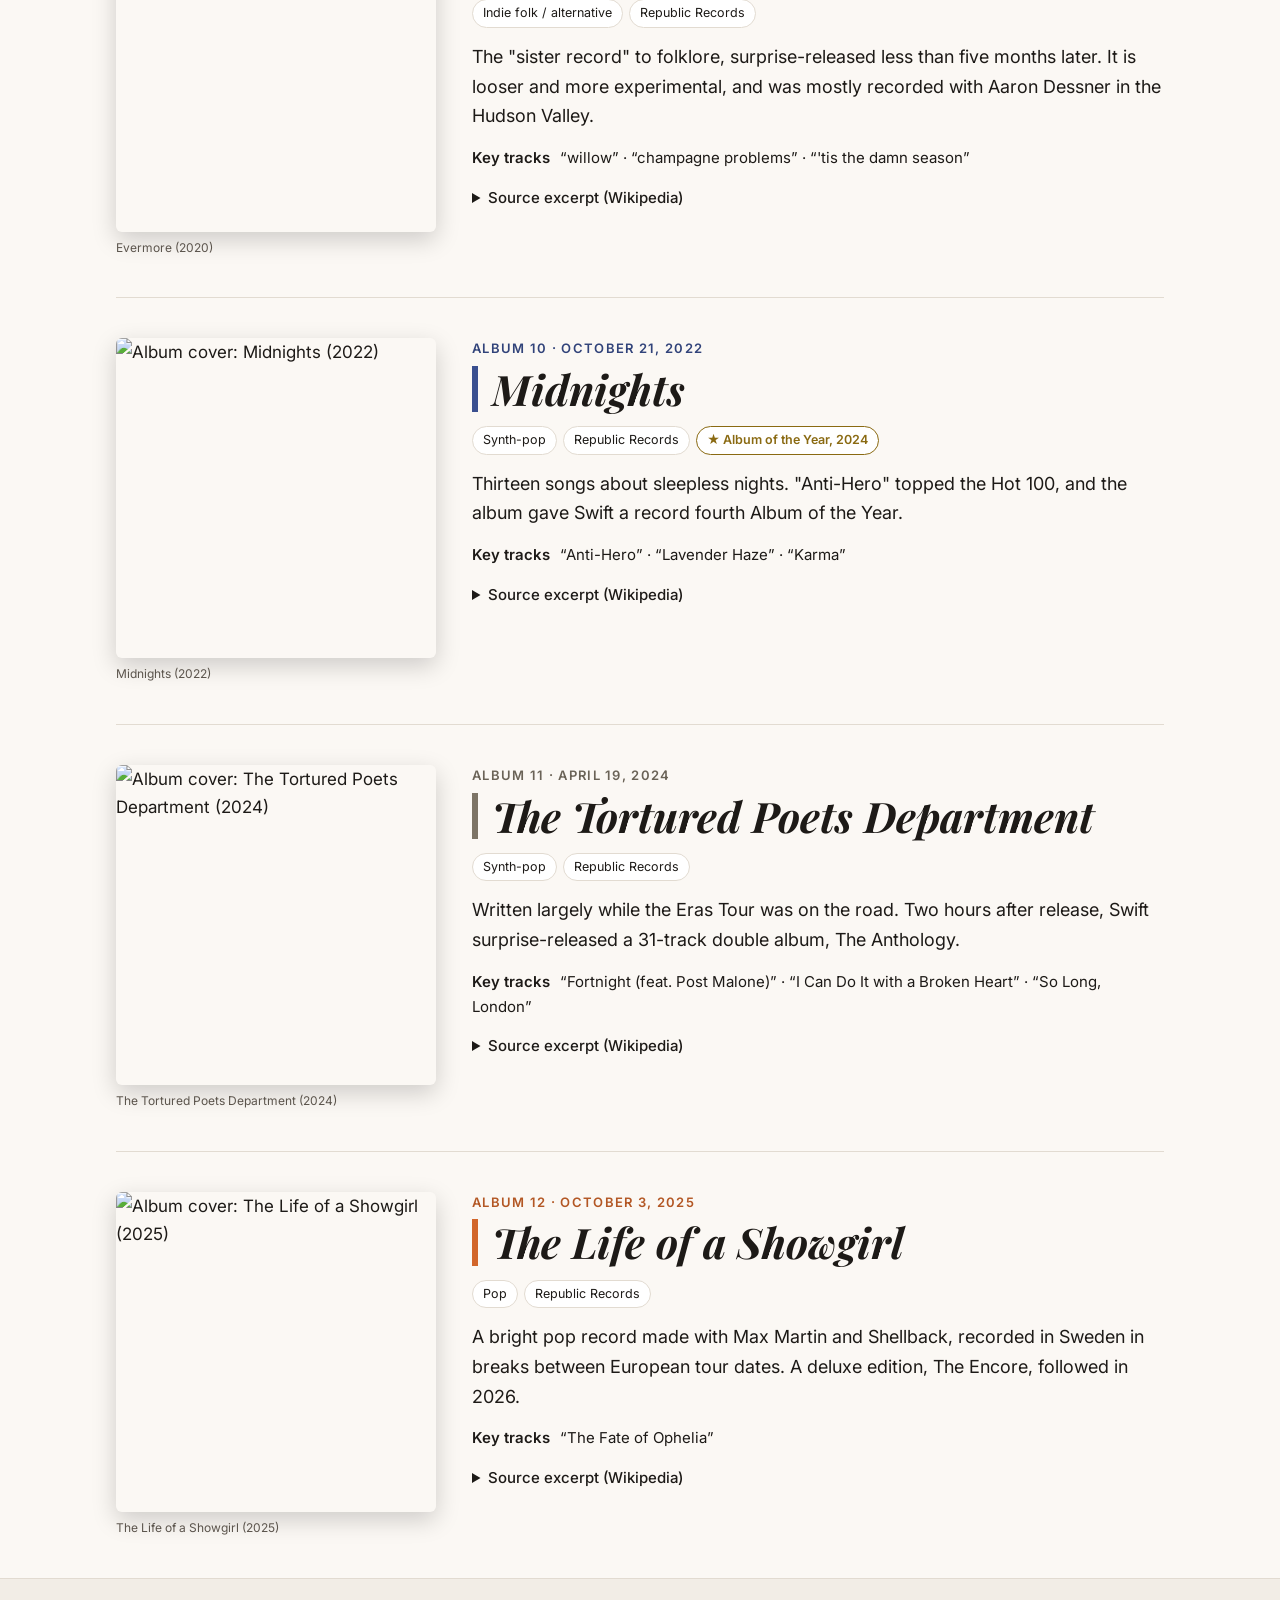
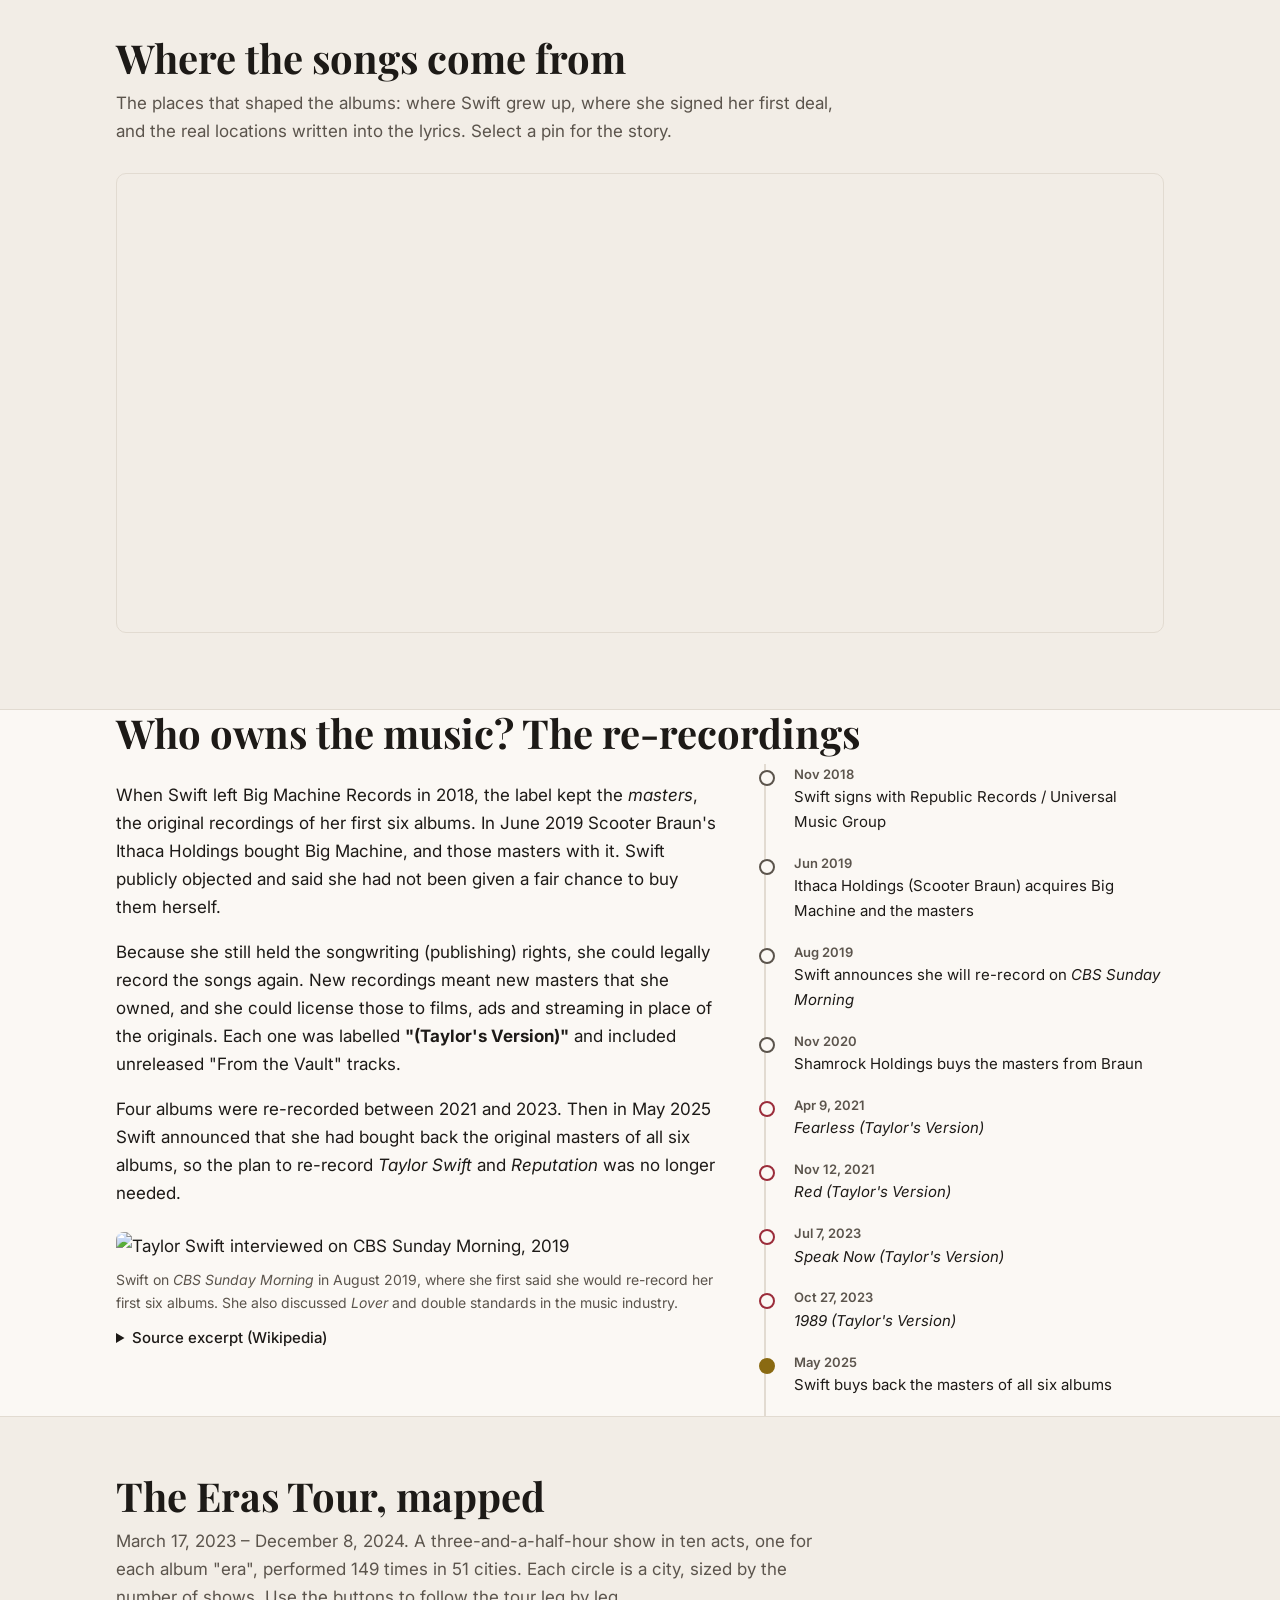
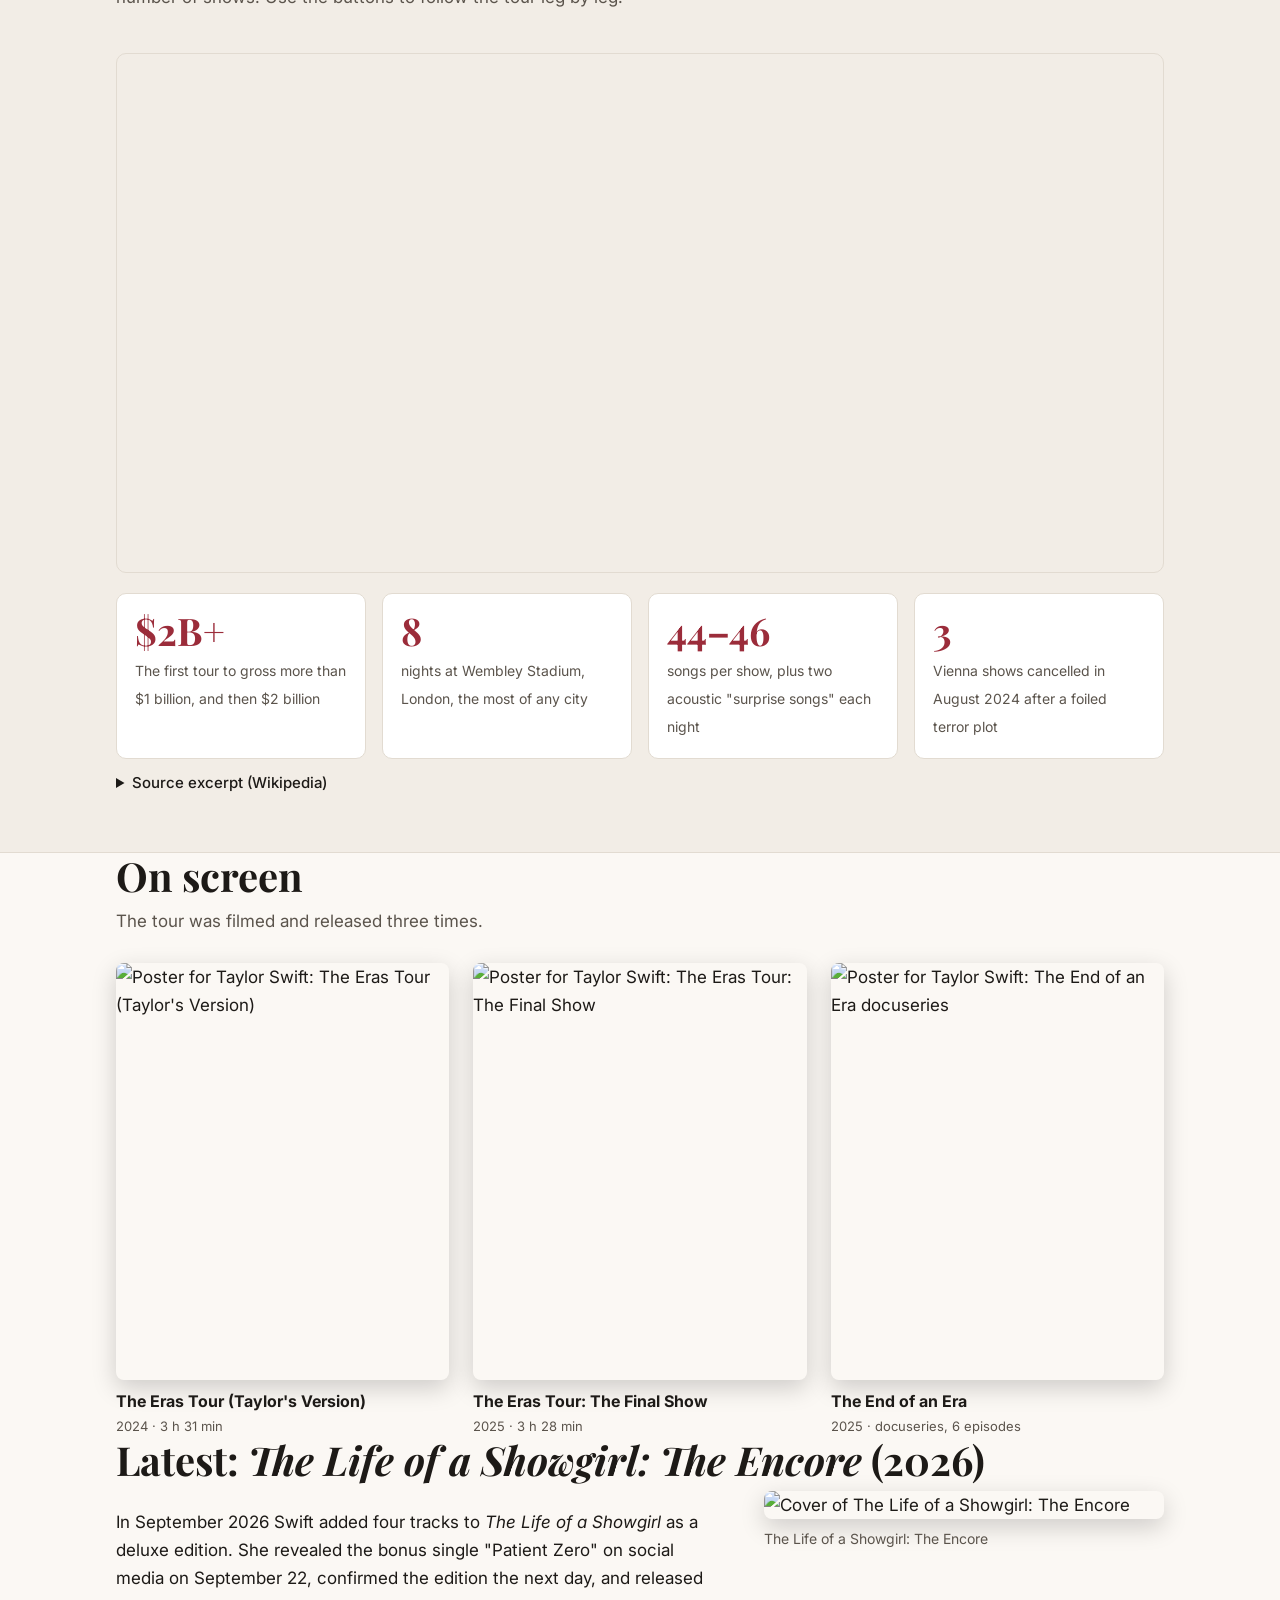
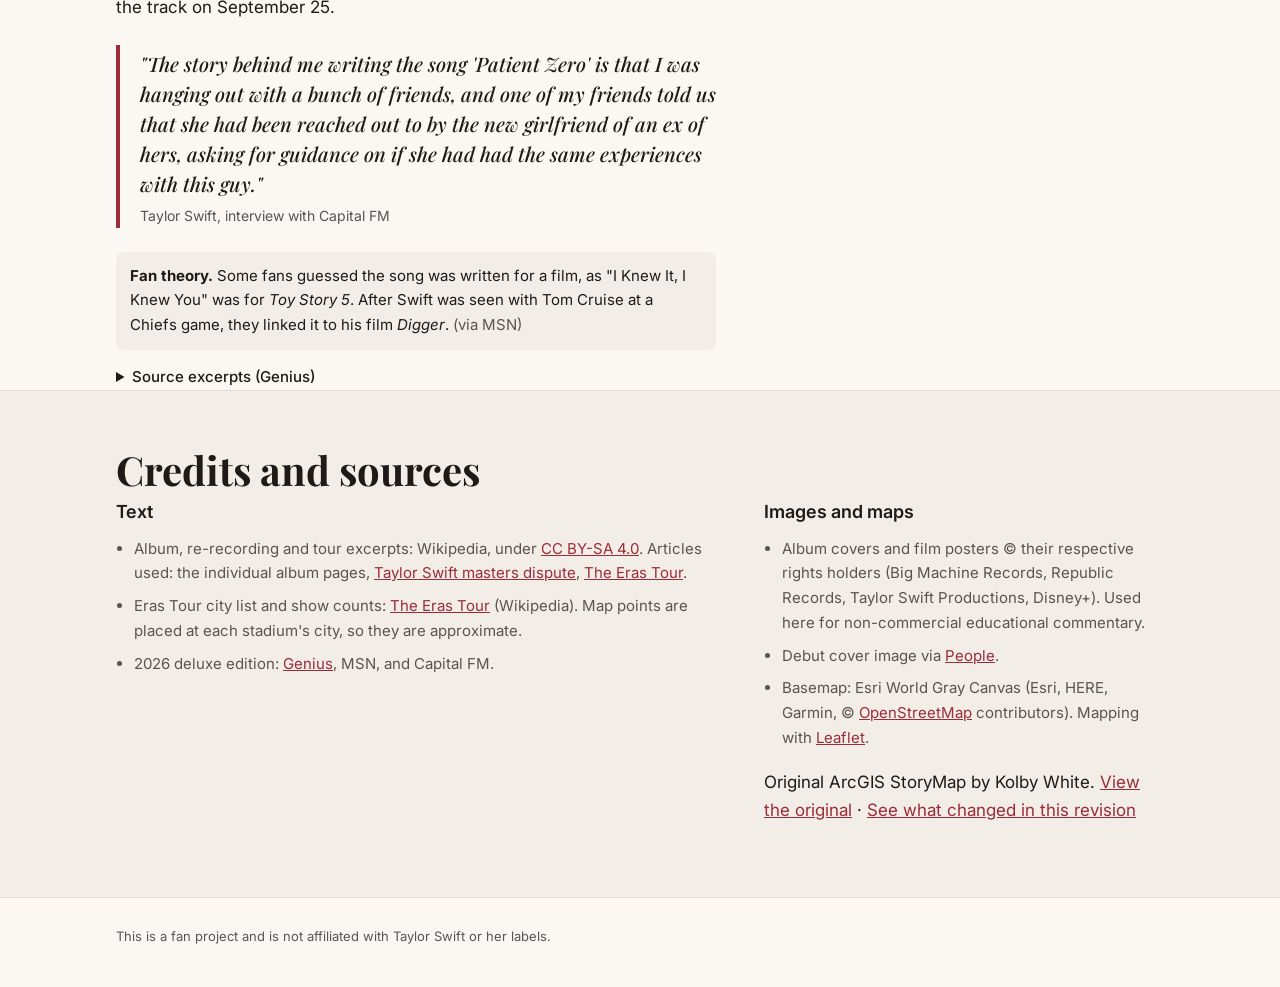
==== commit 5f3499e7: "Switch basemap to Esri gray canvas (CARTO now requires an API key) Co-Authored-By: Claude Opus 5.5 <" ====
--- a/index.html
+++ b/index.html
@@ -163,7 +163,7 @@
         <ul>
           <li>Album covers and film posters © their respective rights holders (Big Machine Records, Republic Records, Taylor Swift Productions, Disney+). Used here for non-commercial educational commentary.</li>
           <li>Debut cover image via <a href="https://people.com" target="_blank" rel="noopener">People</a>.</li>
-          <li>Basemap © <a href="https://www.openstreetmap.org/copyright" target="_blank" rel="noopener">OpenStreetMap</a> contributors, © <a href="https://carto.com/attributions" target="_blank" rel="noopener">CARTO</a>. Mapping with <a href="https://leafletjs.com" target="_blank" rel="noopener">Leaflet</a>.</li>
+          <li>Basemap: Esri World Gray Canvas (Esri, HERE, Garmin, © <a href="https://www.openstreetmap.org/copyright" target="_blank" rel="noopener">OpenStreetMap</a> contributors). Mapping with <a href="https://leafletjs.com" target="_blank" rel="noopener">Leaflet</a>.</li>
         </ul>
         <p>Original ArcGIS StoryMap by Kolby White. <a href="https://storymaps.arcgis.com/stories/54e18ec7155e4b33b04445be6986c460" target="_blank" rel="noopener">View the original</a> · <a href="recommendations.html">See what changed in this revision</a></p>
       </div>
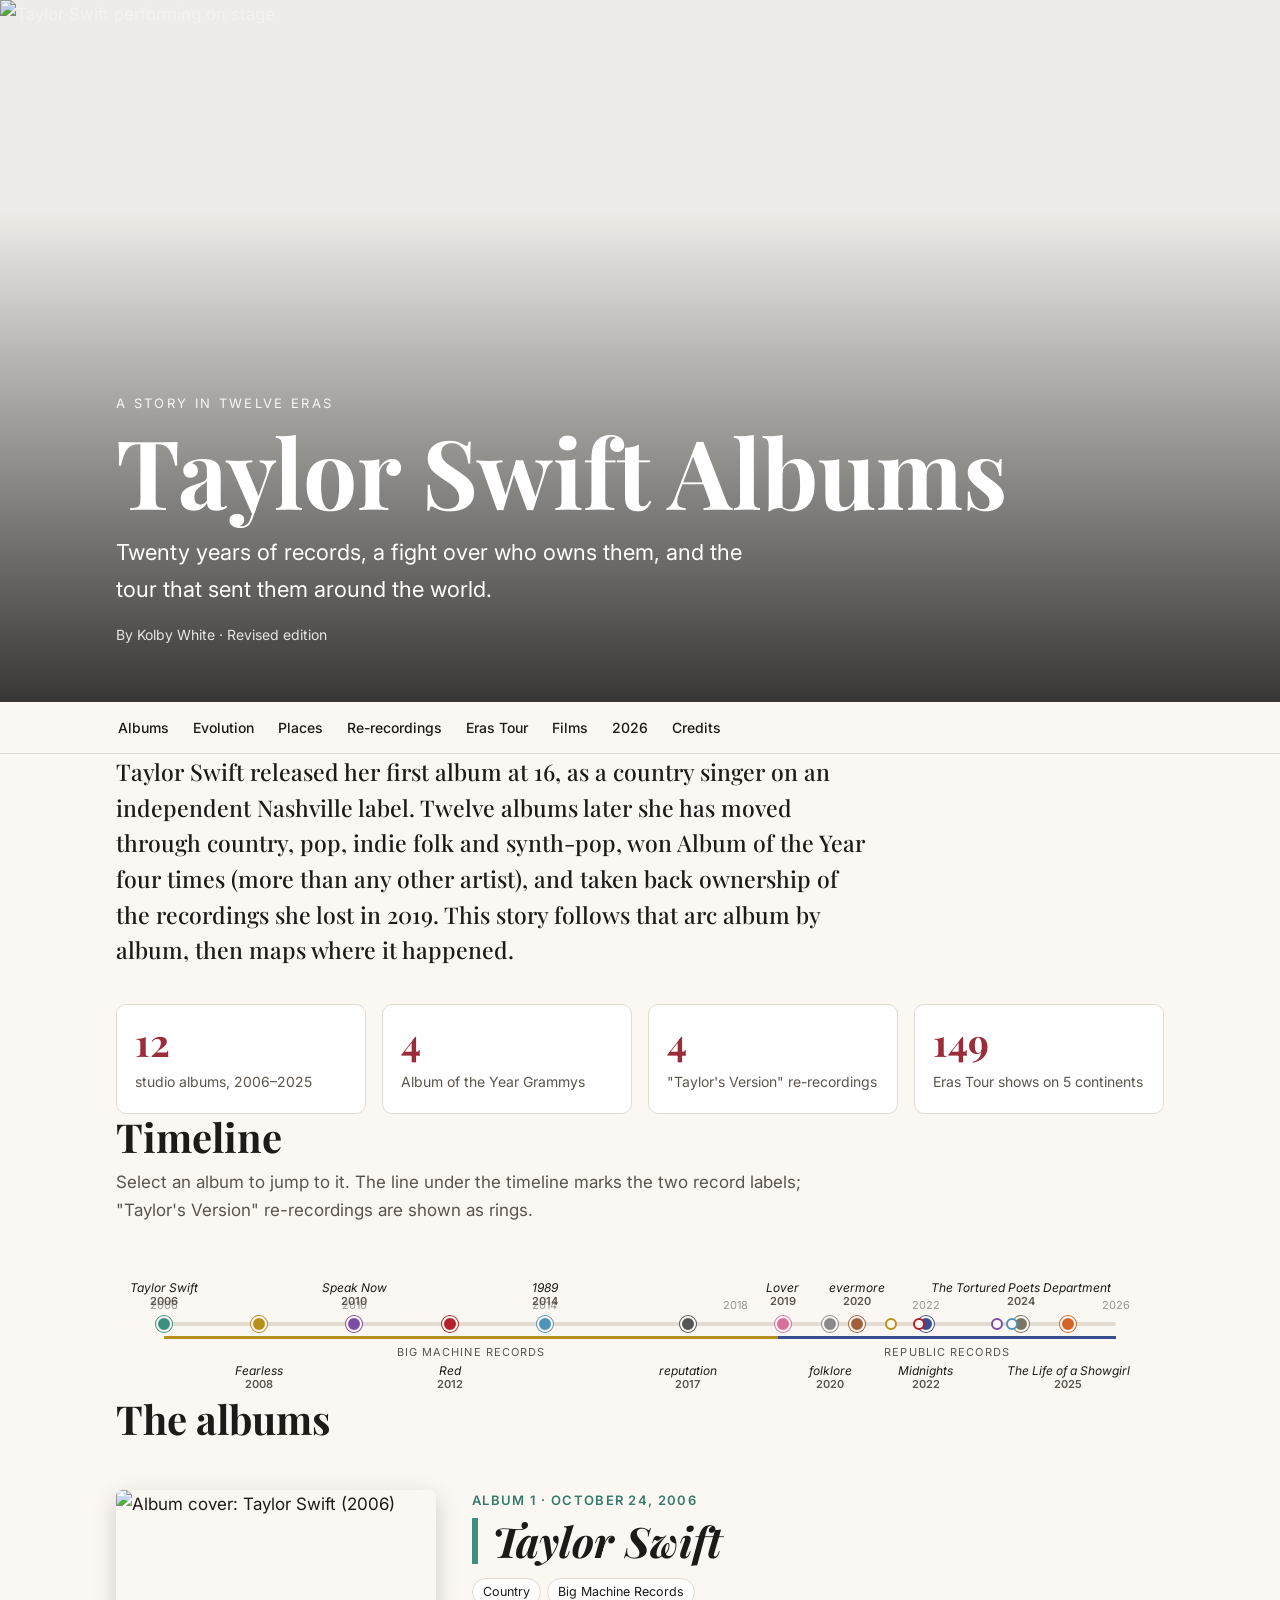
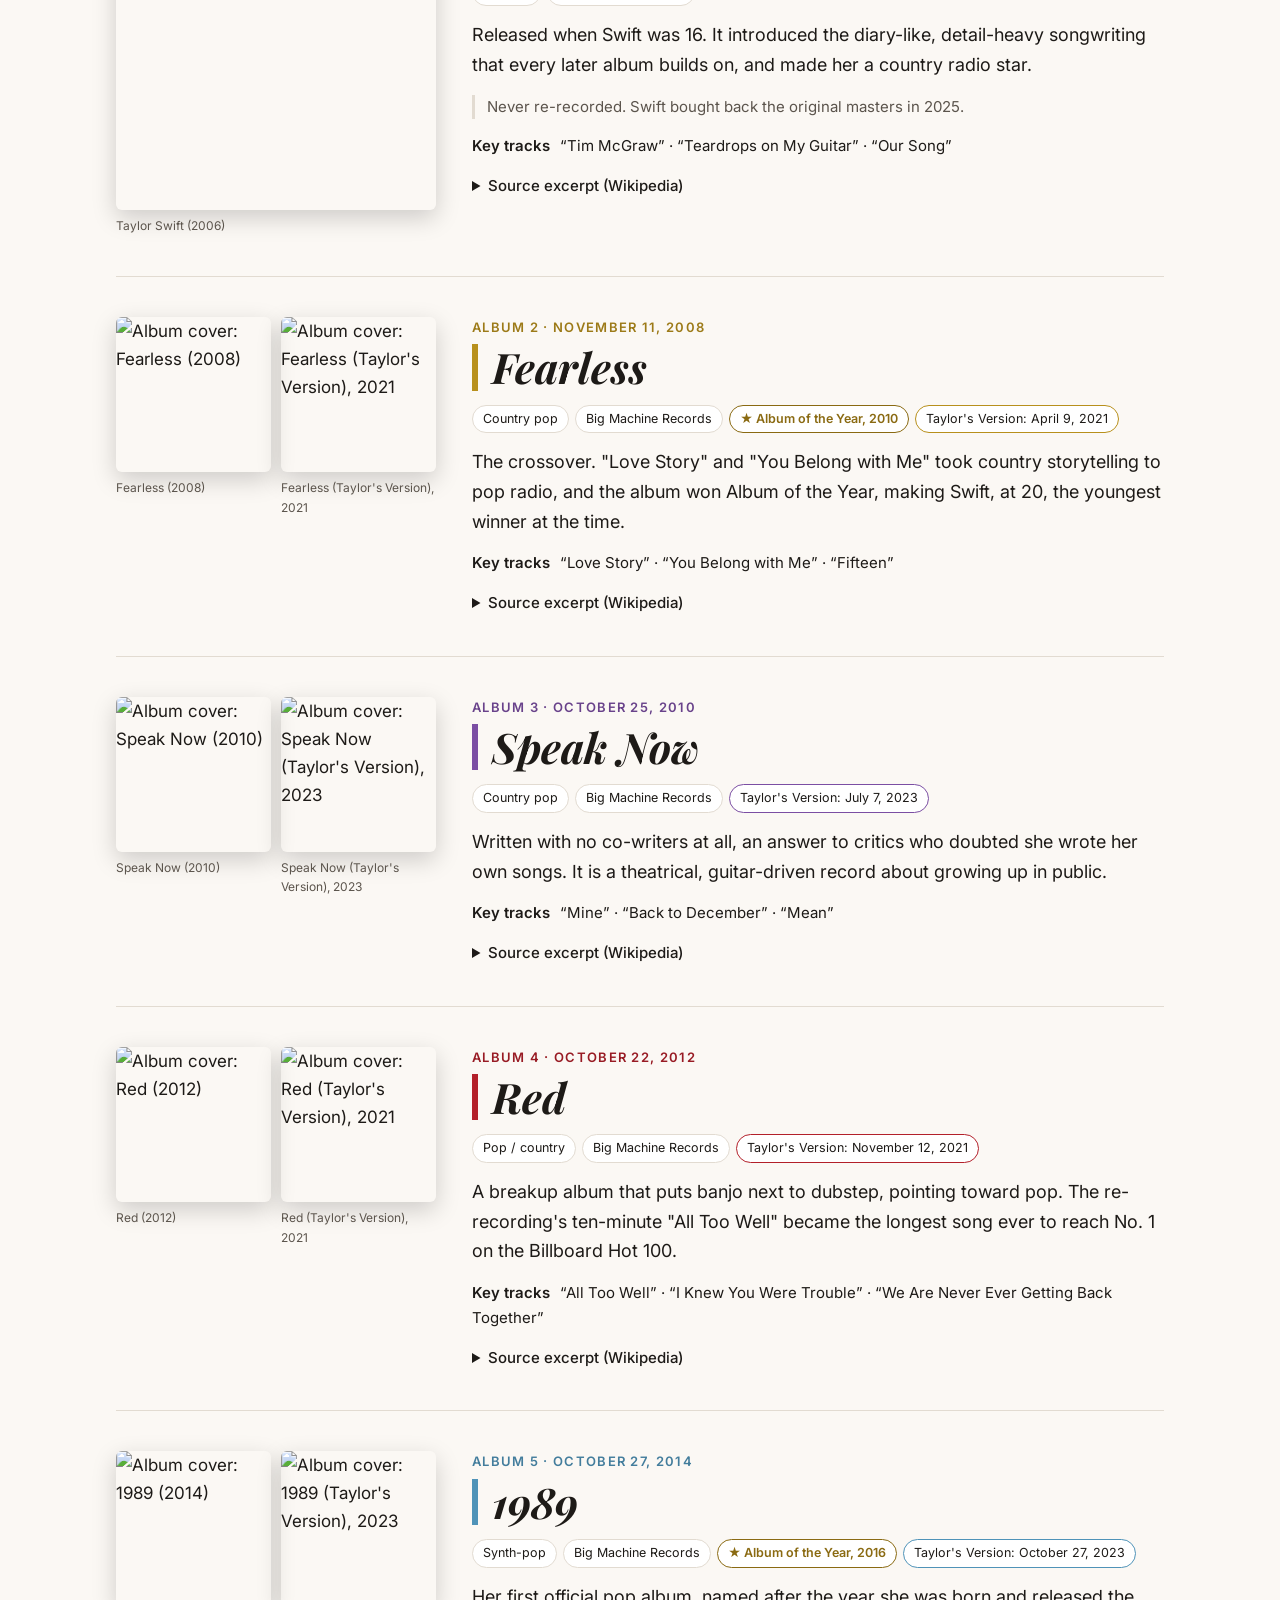
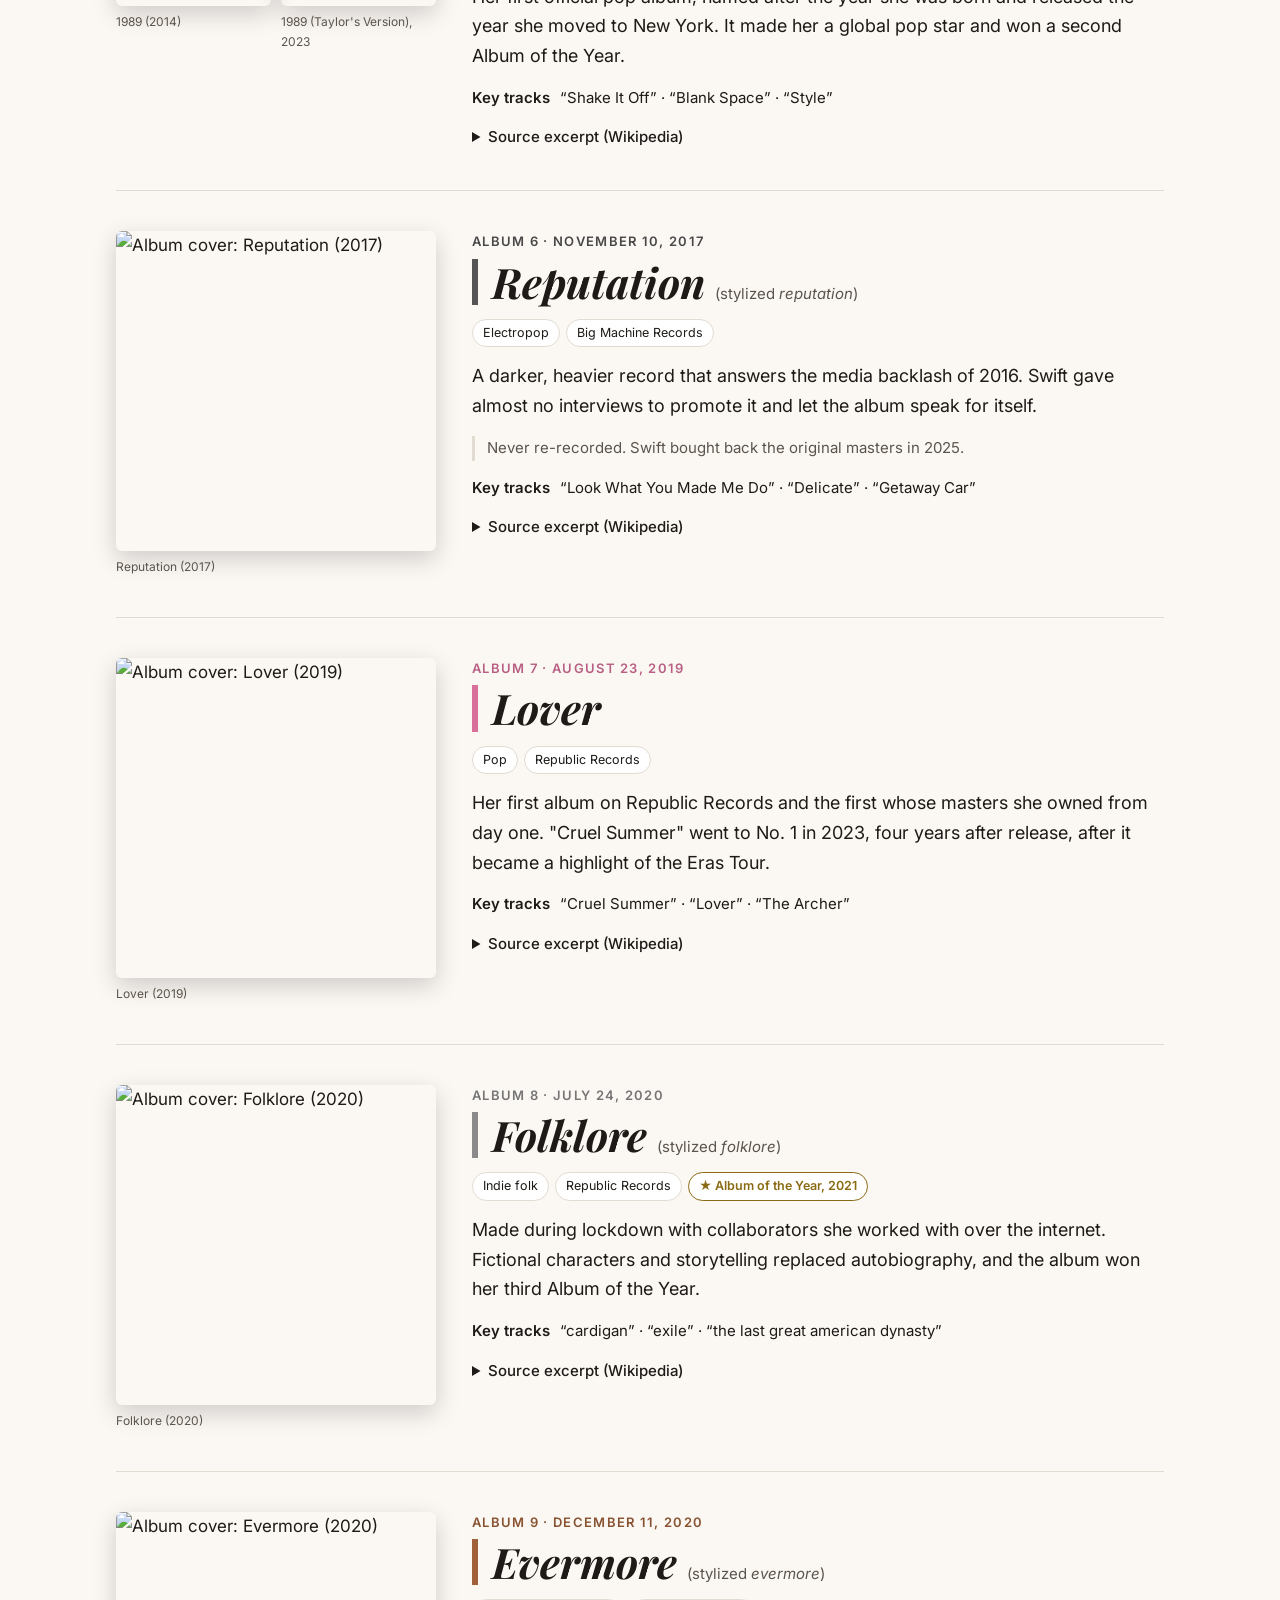
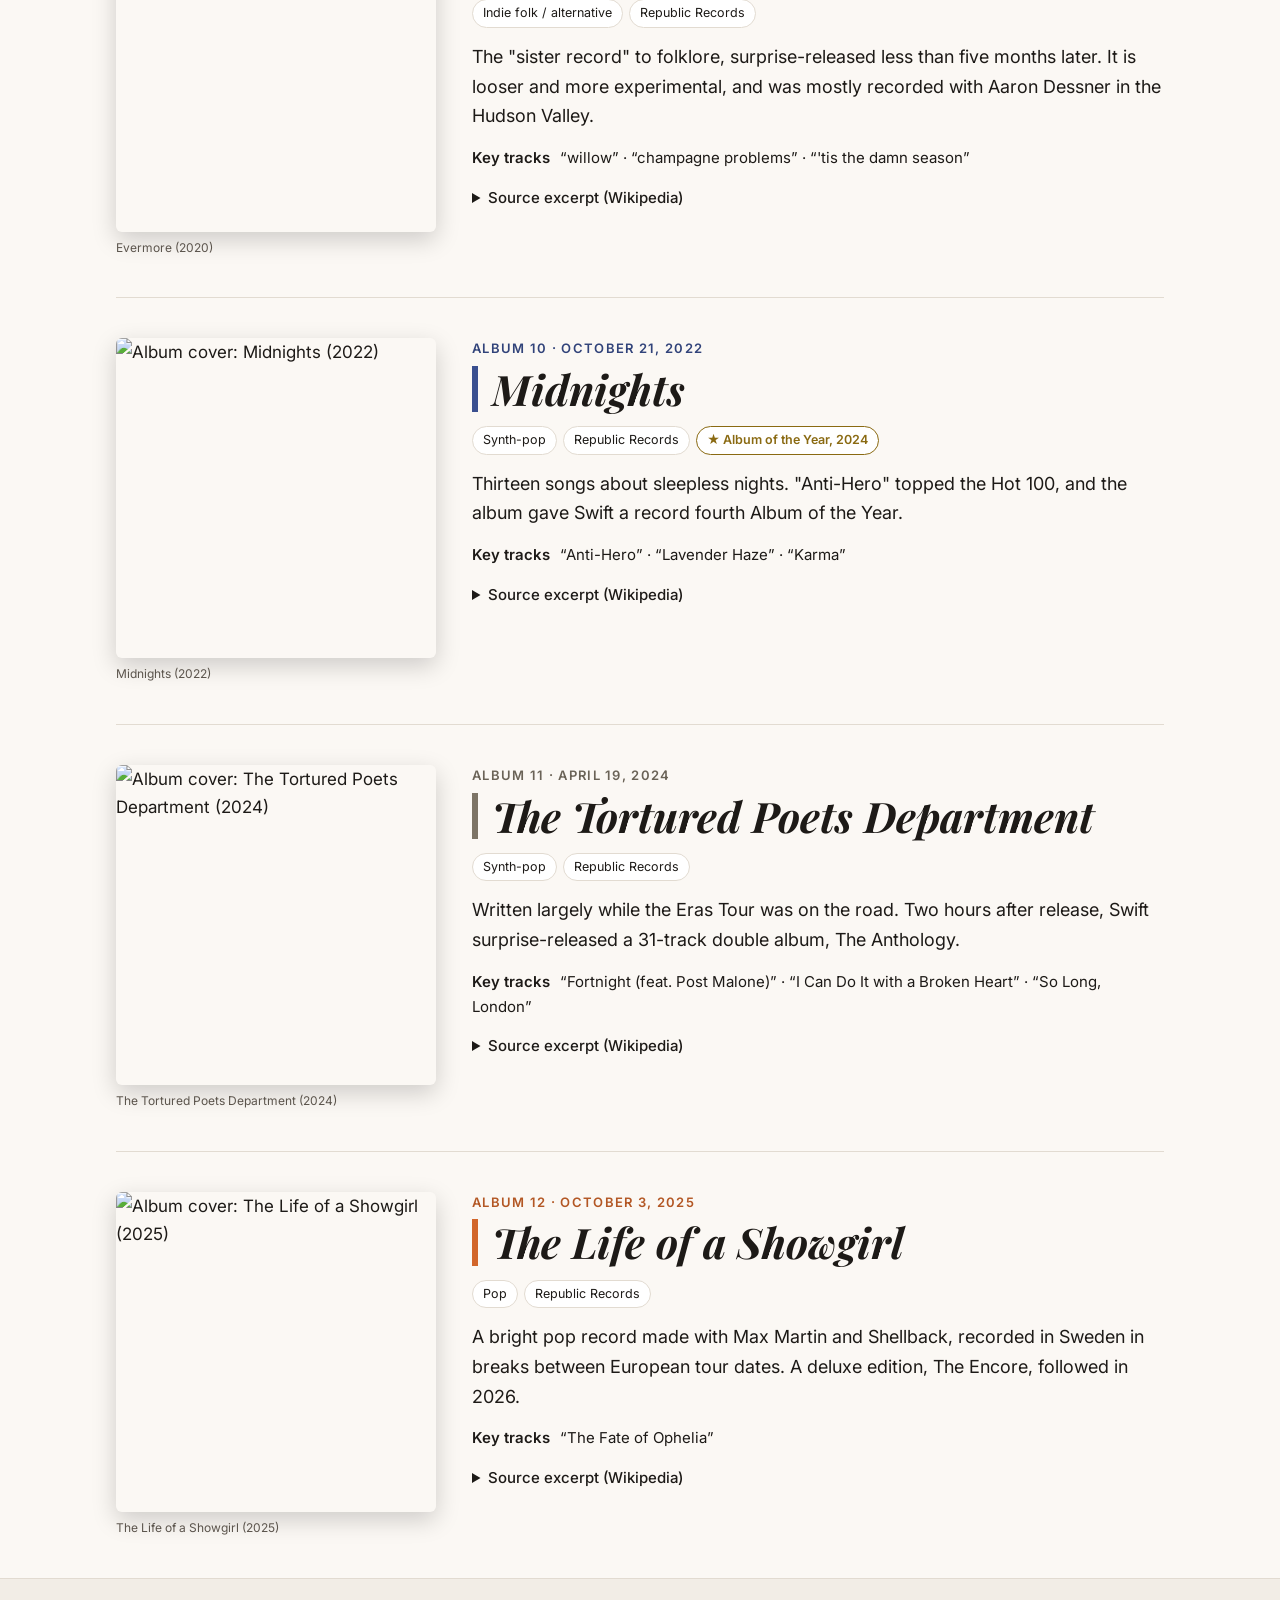
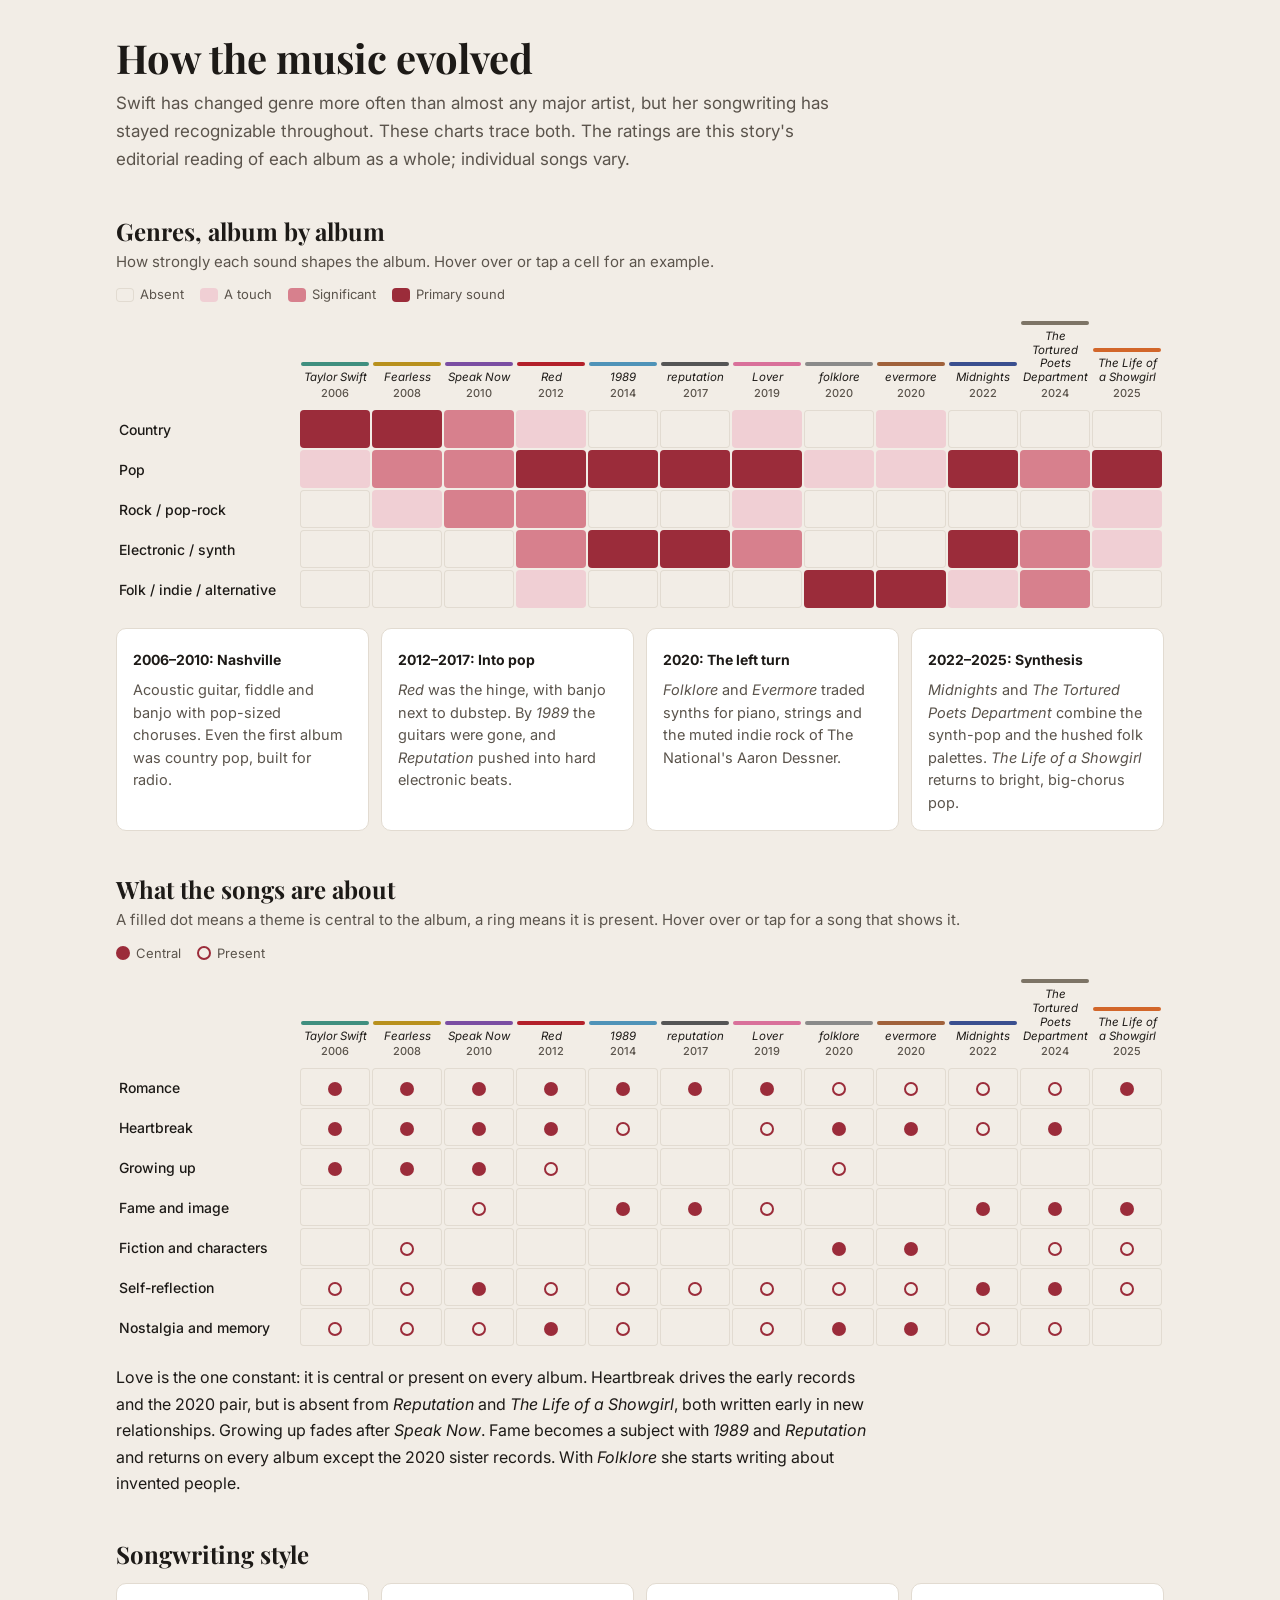
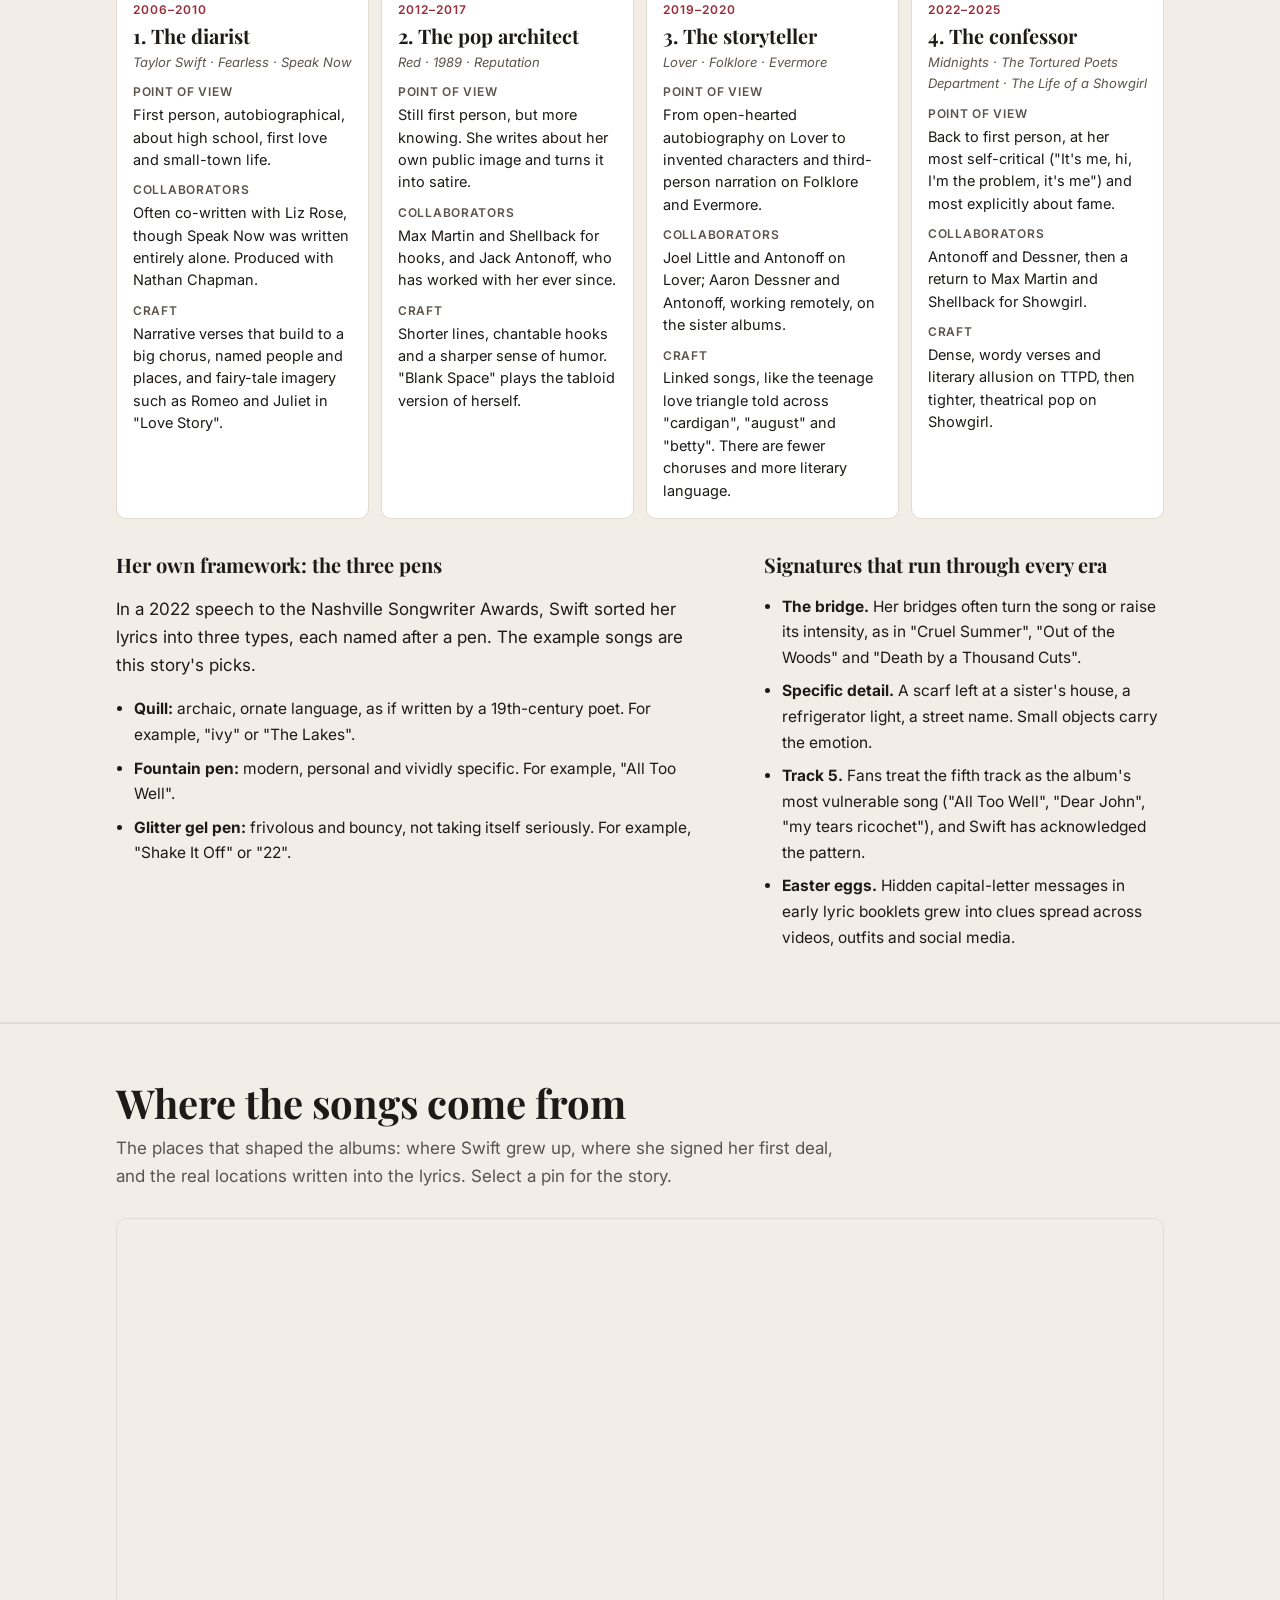
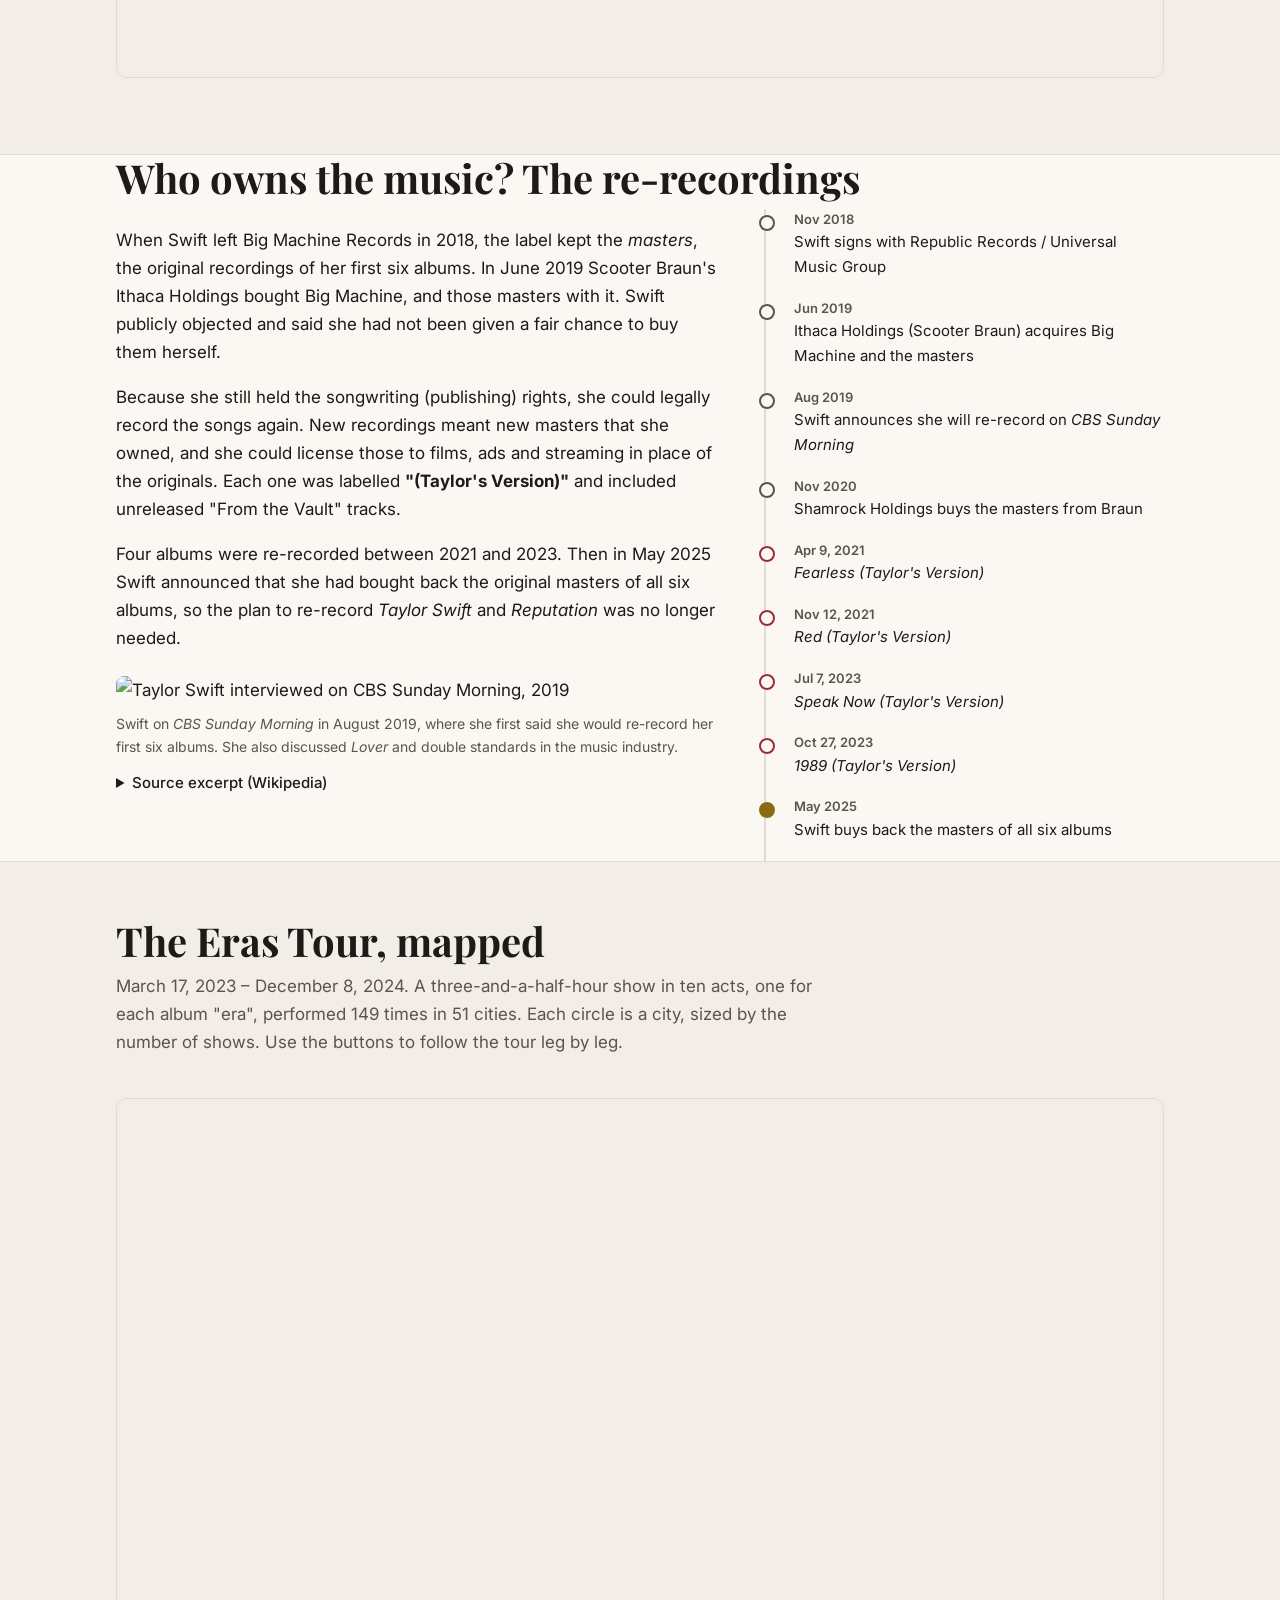
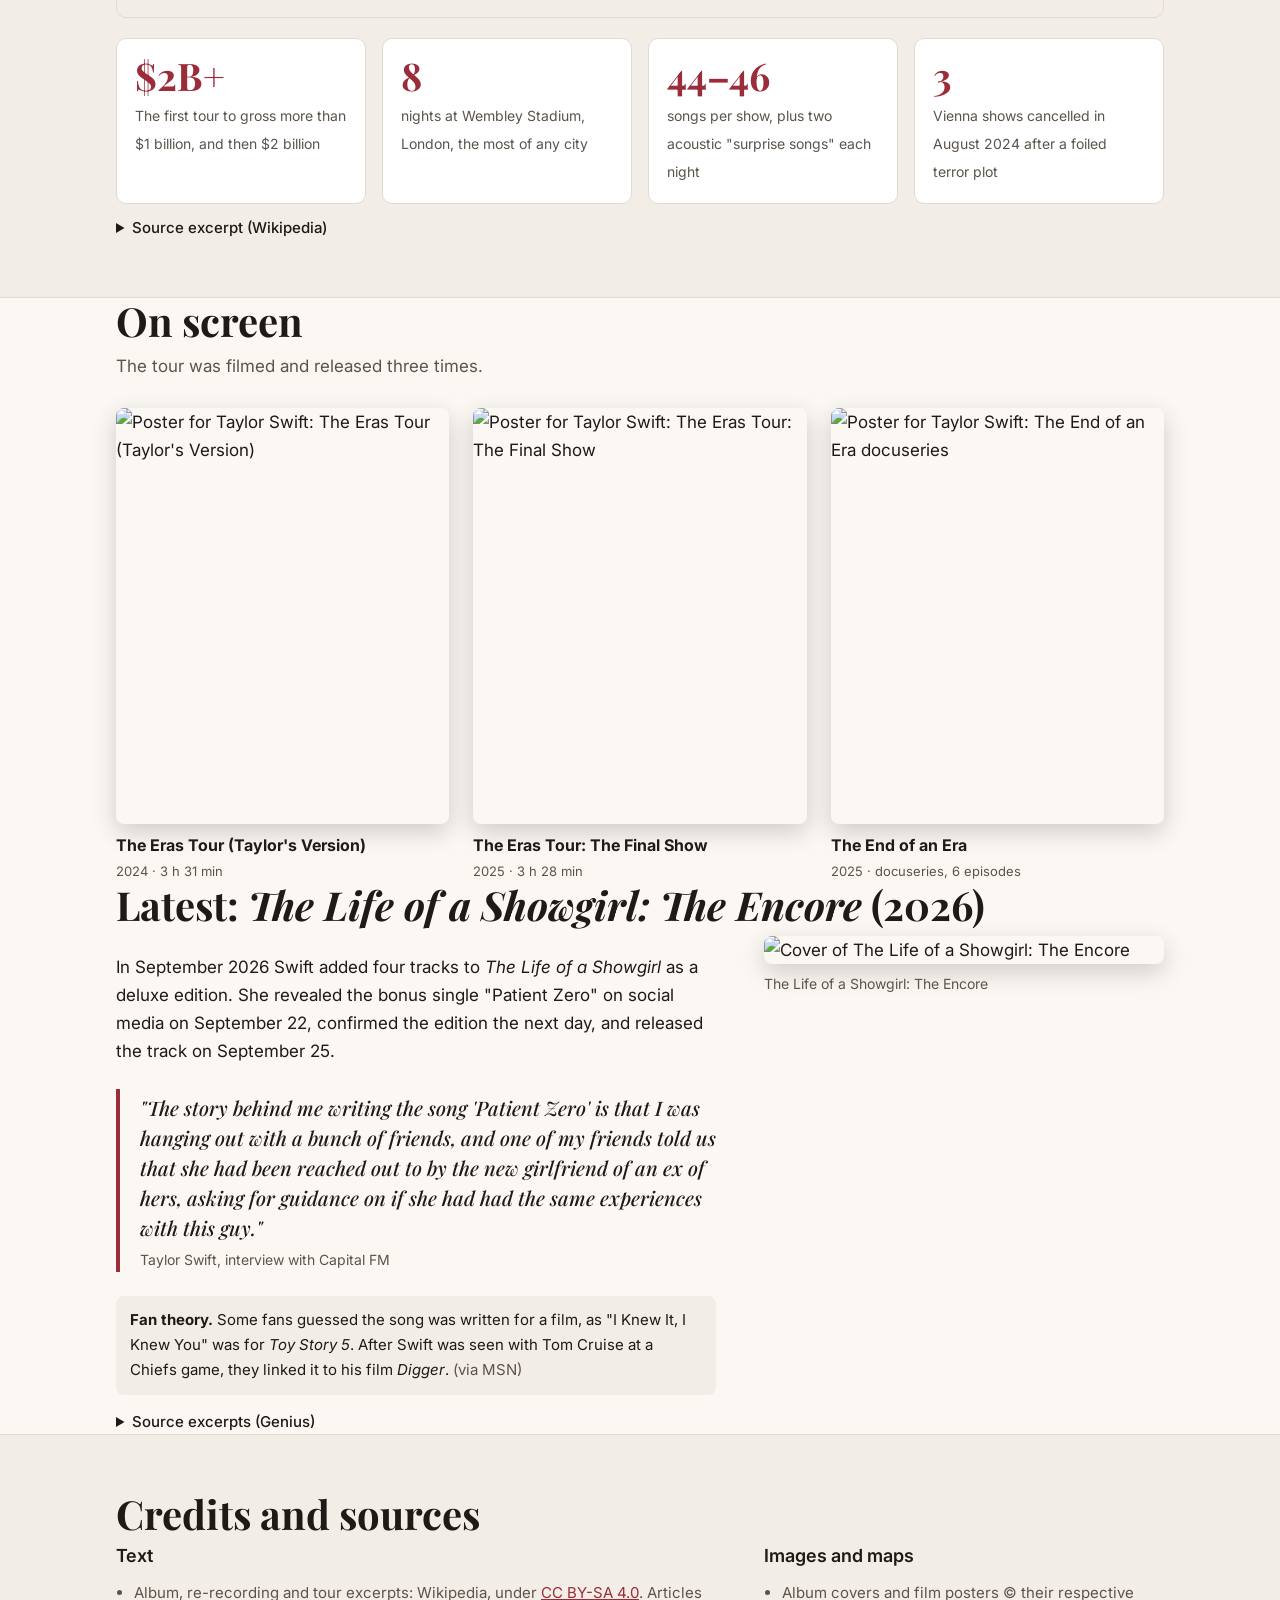
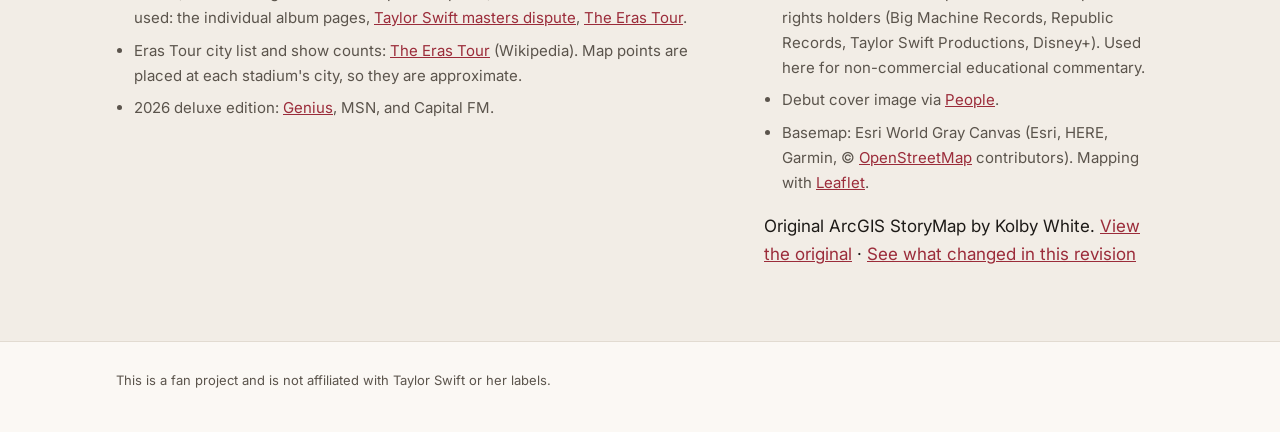
==== commit 86bed459: "Add 'How the music evolved' section: genre heatmap, theme matrix, songwriting phases Co-Authored-By:" ====
--- a/index.html
+++ b/index.html
@@ -26,6 +26,7 @@
 <nav class="eranav" aria-label="Sections">
   <div class="eranav-inner">
     <a href="#albums">Albums</a>
+    <a href="#evolution">Evolution</a>
     <a href="#places">Places</a>
     <a href="#masters">Re-recordings</a>
     <a href="#tour">Eras Tour</a>
@@ -56,6 +57,59 @@
 <section id="albums" class="wrap" aria-labelledby="albums-h">
   <h2 id="albums-h" class="section-h">The albums</h2>
   <div id="album-list"></div>
+</section>
+
+<section id="evolution" class="band" aria-labelledby="evo-h">
+  <div class="wrap">
+    <h2 id="evo-h" class="section-h">How the music evolved</h2>
+    <p class="section-sub">Swift has changed genre more often than almost any major artist, but her songwriting has stayed recognizable throughout. These charts trace both. The ratings are this story's editorial reading of each album as a whole; individual songs vary.</p>
+
+    <h3 class="sub-h">Genres, album by album</h3>
+    <p class="chart-note">How strongly each sound shapes the album. Hover over or tap a cell for an example.</p>
+    <div class="legend" aria-hidden="true">
+      <span><i class="lv lv0"></i>Absent</span><span><i class="lv lv1"></i>A touch</span><span><i class="lv lv2"></i>Significant</span><span><i class="lv lv3"></i>Primary sound</span>
+    </div>
+    <div class="grid-scroll"><table class="heat" id="genre-grid"></table></div>
+
+    <div class="read-cards">
+      <div><strong>2006–2010: Nashville</strong><p>Acoustic guitar, fiddle and banjo with pop-sized choruses. Even the first album was country pop, built for radio.</p></div>
+      <div><strong>2012–2017: Into pop</strong><p><em>Red</em> was the hinge, with banjo next to dubstep. By <em>1989</em> the guitars were gone, and <em>Reputation</em> pushed into hard electronic beats.</p></div>
+      <div><strong>2020: The left turn</strong><p><em>Folklore</em> and <em>Evermore</em> traded synths for piano, strings and the muted indie rock of The National's Aaron Dessner.</p></div>
+      <div><strong>2022–2025: Synthesis</strong><p><em>Midnights</em> and <em>The Tortured Poets Department</em> combine the synth-pop and the hushed folk palettes. <em>The Life of a Showgirl</em> returns to bright, big-chorus pop.</p></div>
+    </div>
+
+    <h3 class="sub-h">What the songs are about</h3>
+    <p class="chart-note">A filled dot means a theme is central to the album, a ring means it is present. Hover over or tap for a song that shows it.</p>
+    <div class="legend" aria-hidden="true">
+      <span><i class="dot d2"></i>Central</span><span><i class="dot d1"></i>Present</span>
+    </div>
+    <div class="grid-scroll"><table class="heat themes" id="theme-grid"></table></div>
+    <p class="chart-take">Love is the one constant: it is central or present on every album. Heartbreak drives the early records and the 2020 pair, but is absent from <em>Reputation</em> and <em>The Life of a Showgirl</em>, both written early in new relationships. Growing up fades after <em>Speak Now</em>. Fame becomes a subject with <em>1989</em> and <em>Reputation</em> and returns on every album except the 2020 sister records. With <em>Folklore</em> she starts writing about invented people.</p>
+
+    <h3 class="sub-h">Songwriting style</h3>
+    <div class="phases" id="phases"></div>
+
+    <div class="two-col pens">
+      <div>
+        <h4>Her own framework: the three pens</h4>
+        <p>In a 2022 speech to the Nashville Songwriter Awards, Swift sorted her lyrics into three types, each named after a pen. The example songs are this story's picks.</p>
+        <ul>
+          <li><strong>Quill:</strong> archaic, ornate language, as if written by a 19th-century poet. For example, "ivy" or "The Lakes".</li>
+          <li><strong>Fountain pen:</strong> modern, personal and vividly specific. For example, "All Too Well".</li>
+          <li><strong>Glitter gel pen:</strong> frivolous and bouncy, not taking itself seriously. For example, "Shake It Off" or "22".</li>
+        </ul>
+      </div>
+      <div>
+        <h4>Signatures that run through every era</h4>
+        <ul>
+          <li><strong>The bridge.</strong> Her bridges often turn the song or raise its intensity, as in "Cruel Summer", "Out of the Woods" and "Death by a Thousand Cuts".</li>
+          <li><strong>Specific detail.</strong> A scarf left at a sister's house, a refrigerator light, a street name. Small objects carry the emotion.</li>
+          <li><strong>Track 5.</strong> Fans treat the fifth track as the album's most vulnerable song ("All Too Well", "Dear John", "my tears ricochet"), and Swift has acknowledged the pattern.</li>
+          <li><strong>Easter eggs.</strong> Hidden capital-letter messages in early lyric booklets grew into clues spread across videos, outfits and social media.</li>
+        </ul>
+      </div>
+    </div>
+  </div>
 </section>
 
 <section id="places" class="band" aria-labelledby="places-h">
--- a/styles.css
+++ b/styles.css
@@ -142,3 +142,54 @@
   .timeline { overflow-x: auto; padding: 70px 0; }
   .tl-track { width: 720px; }
 }
+
+/* Evolution */
+:root { --lv1: #f0cfd4; --lv2: #d7808d; --lv3: #9b2c3a; }
+@media (prefers-color-scheme: dark) { :root:not([data-theme="light"]) { --lv1: #61323b; --lv2: #a4505e; --lv3: #e07a88; } }
+:root[data-theme="dark"] { --lv1: #61323b; --lv2: #a4505e; --lv3: #e07a88; }
+.sr { position: absolute; width: 1px; height: 1px; overflow: hidden; clip: rect(0 0 0 0); white-space: nowrap; }
+.sub-h { font: 700 24px/1.2 var(--serif); margin: 44px 0 4px; }
+.chart-note { color: var(--ink2); font-size: 15px; margin: 0 0 10px; }
+.chart-take { max-width: 760px; font-size: 16px; margin: 16px 0 0; }
+.legend { display: flex; flex-wrap: wrap; gap: 16px; font-size: 13px; color: var(--ink2); margin-bottom: 12px; }
+.legend span { display: inline-flex; align-items: center; gap: 6px; }
+.legend .lv { width: 18px; height: 14px; }
+.grid-scroll { overflow-x: auto; -webkit-overflow-scrolling: touch; }
+.heat { border-collapse: separate; border-spacing: 2px; width: 100%; min-width: 820px; table-layout: fixed; }
+.heat th[scope="row"] { text-align: left; font: 500 14px var(--sans); padding-right: 10px; width: 170px; position: sticky; left: 0; background: var(--bg2); z-index: 1; }
+.heat thead th.corner { width: 180px; }
+.heat thead th { font-weight: 400; vertical-align: bottom; padding-bottom: 6px; }
+.heat thead a { display: block; color: var(--ink); text-decoration: none; font-size: 11.5px; line-height: 1.2; font-style: italic; }
+.heat thead a i { display: block; height: 4px; border-radius: 2px; background: var(--c); margin-bottom: 5px; }
+.heat thead a b { display: block; font-style: normal; color: var(--ink2); font-weight: 500; font-size: 11px; margin-top: 2px; }
+.heat thead a:hover span { color: var(--accent); }
+.heat td { height: 38px; padding: 0; text-align: center; cursor: default; border-radius: 4px; outline-offset: 1px; }
+.heat td:focus-visible { outline: 2px solid var(--ink); }
+.heat td.hot { box-shadow: inset 0 0 0 2px var(--ink); }
+.lv { display: block; width: 100%; height: 100%; border-radius: 4px; }
+.lv0 { background: transparent; box-shadow: inset 0 0 0 1px var(--line); }
+.lv1 { background: var(--lv1); } .lv2 { background: var(--lv2); } .lv3 { background: var(--lv3); }
+.themes td { box-shadow: inset 0 0 0 1px var(--line); }
+.dot { display: inline-block; width: 14px; height: 14px; border-radius: 50%; vertical-align: middle; }
+.dot.d2 { background: var(--lv3); }
+.dot.d1 { box-shadow: inset 0 0 0 2px var(--lv3); }
+.tip { position: absolute; display: none; z-index: 2000; max-width: 280px; background: var(--ink); color: var(--bg); font-size: 13px; line-height: 1.4; padding: 7px 10px; border-radius: 6px; pointer-events: none; box-shadow: 0 4px 14px rgba(0,0,0,.25); }
+.read-cards { display: grid; grid-template-columns: repeat(4, 1fr); gap: 12px; margin-top: 18px; }
+.read-cards > div, .phase { background: var(--card); border: 1px solid var(--line); border-radius: 10px; padding: 16px; }
+.read-cards strong { font-size: 14px; } .read-cards p { margin: 6px 0 0; font-size: 14.5px; color: var(--ink2); line-height: 1.55; }
+.phases { display: grid; grid-template-columns: repeat(4, 1fr); gap: 12px; margin-top: 14px; }
+.ph-years { margin: 0; font-size: 12px; font-weight: 600; letter-spacing: .08em; color: var(--accent); }
+.phase h4 { font: 700 20px/1.2 var(--serif); margin: 4px 0 4px; }
+.ph-albums { font-size: 13px; font-style: italic; color: var(--ink2); margin: 0 0 10px; }
+.phase dl { margin: 0; font-size: 14.5px; line-height: 1.55; }
+.phase dt { font-weight: 600; font-size: 12px; text-transform: uppercase; letter-spacing: .06em; color: var(--ink2); margin-top: 10px; }
+.phase dd { margin: 2px 0 0; }
+.pens { margin-top: 32px; }
+.pens h4 { font: 700 20px var(--serif); margin: 0 0 6px; }
+.pens ul { padding-left: 18px; font-size: 15.5px; } .pens li { margin-bottom: 8px; }
+@media (max-width: 860px) {
+  .read-cards, .phases { grid-template-columns: 1fr 1fr; }
+  .heat th[scope="row"] { font-size: 13px; }
+  .heat thead th.corner { width: 130px; }
+}
+@media (max-width: 520px) { .read-cards, .phases { grid-template-columns: 1fr; } }
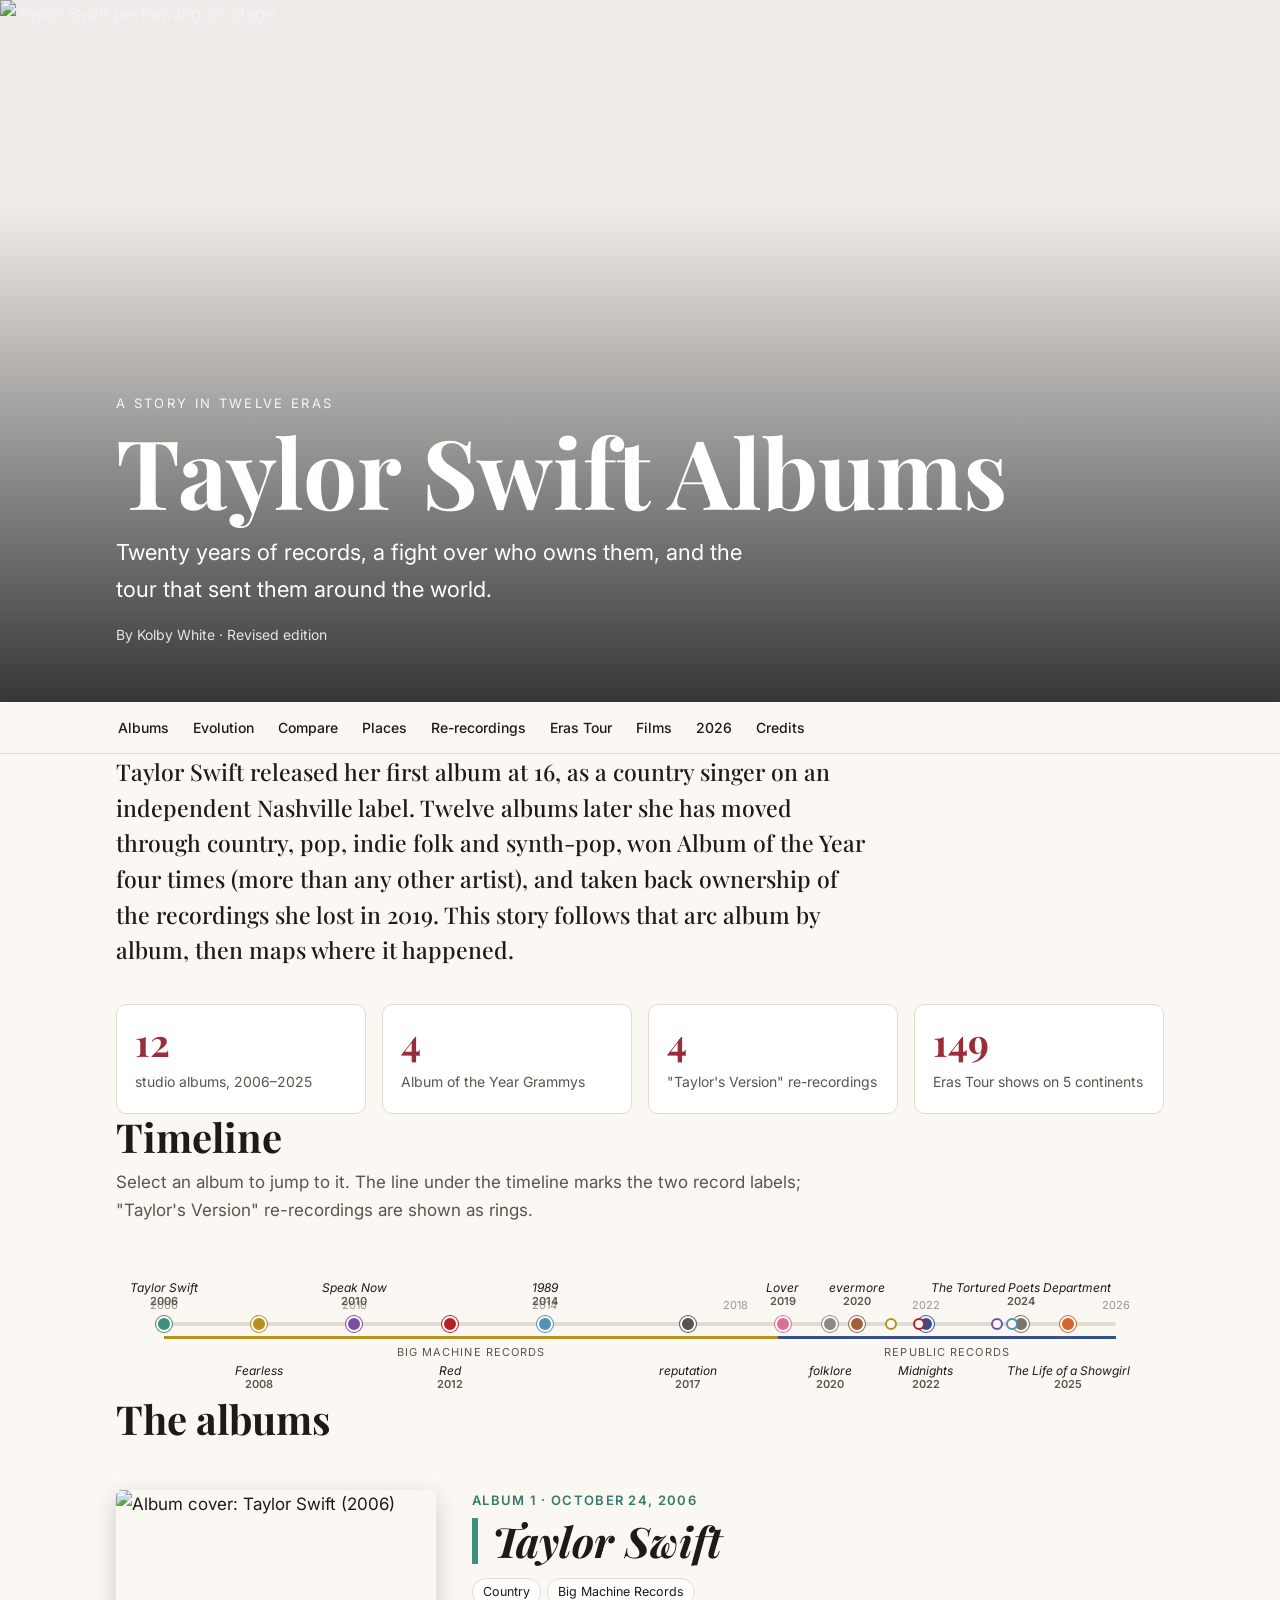
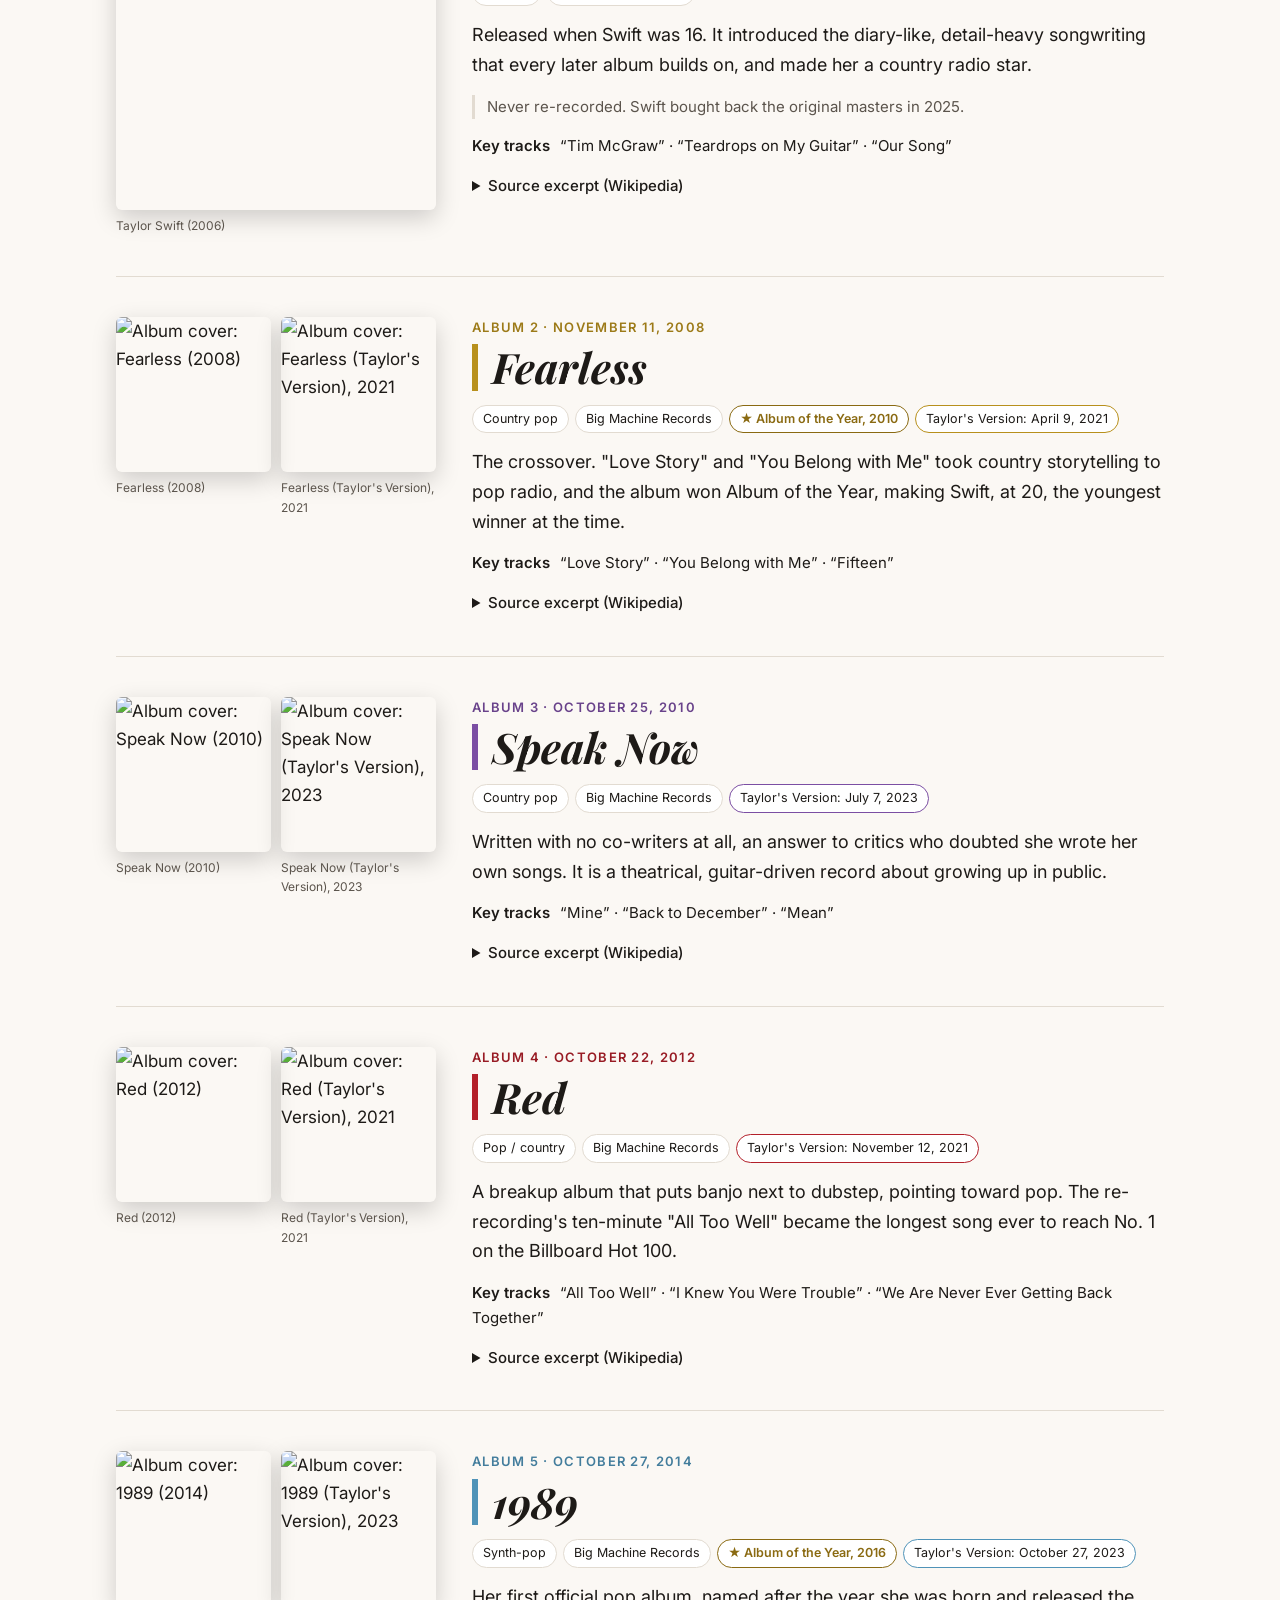
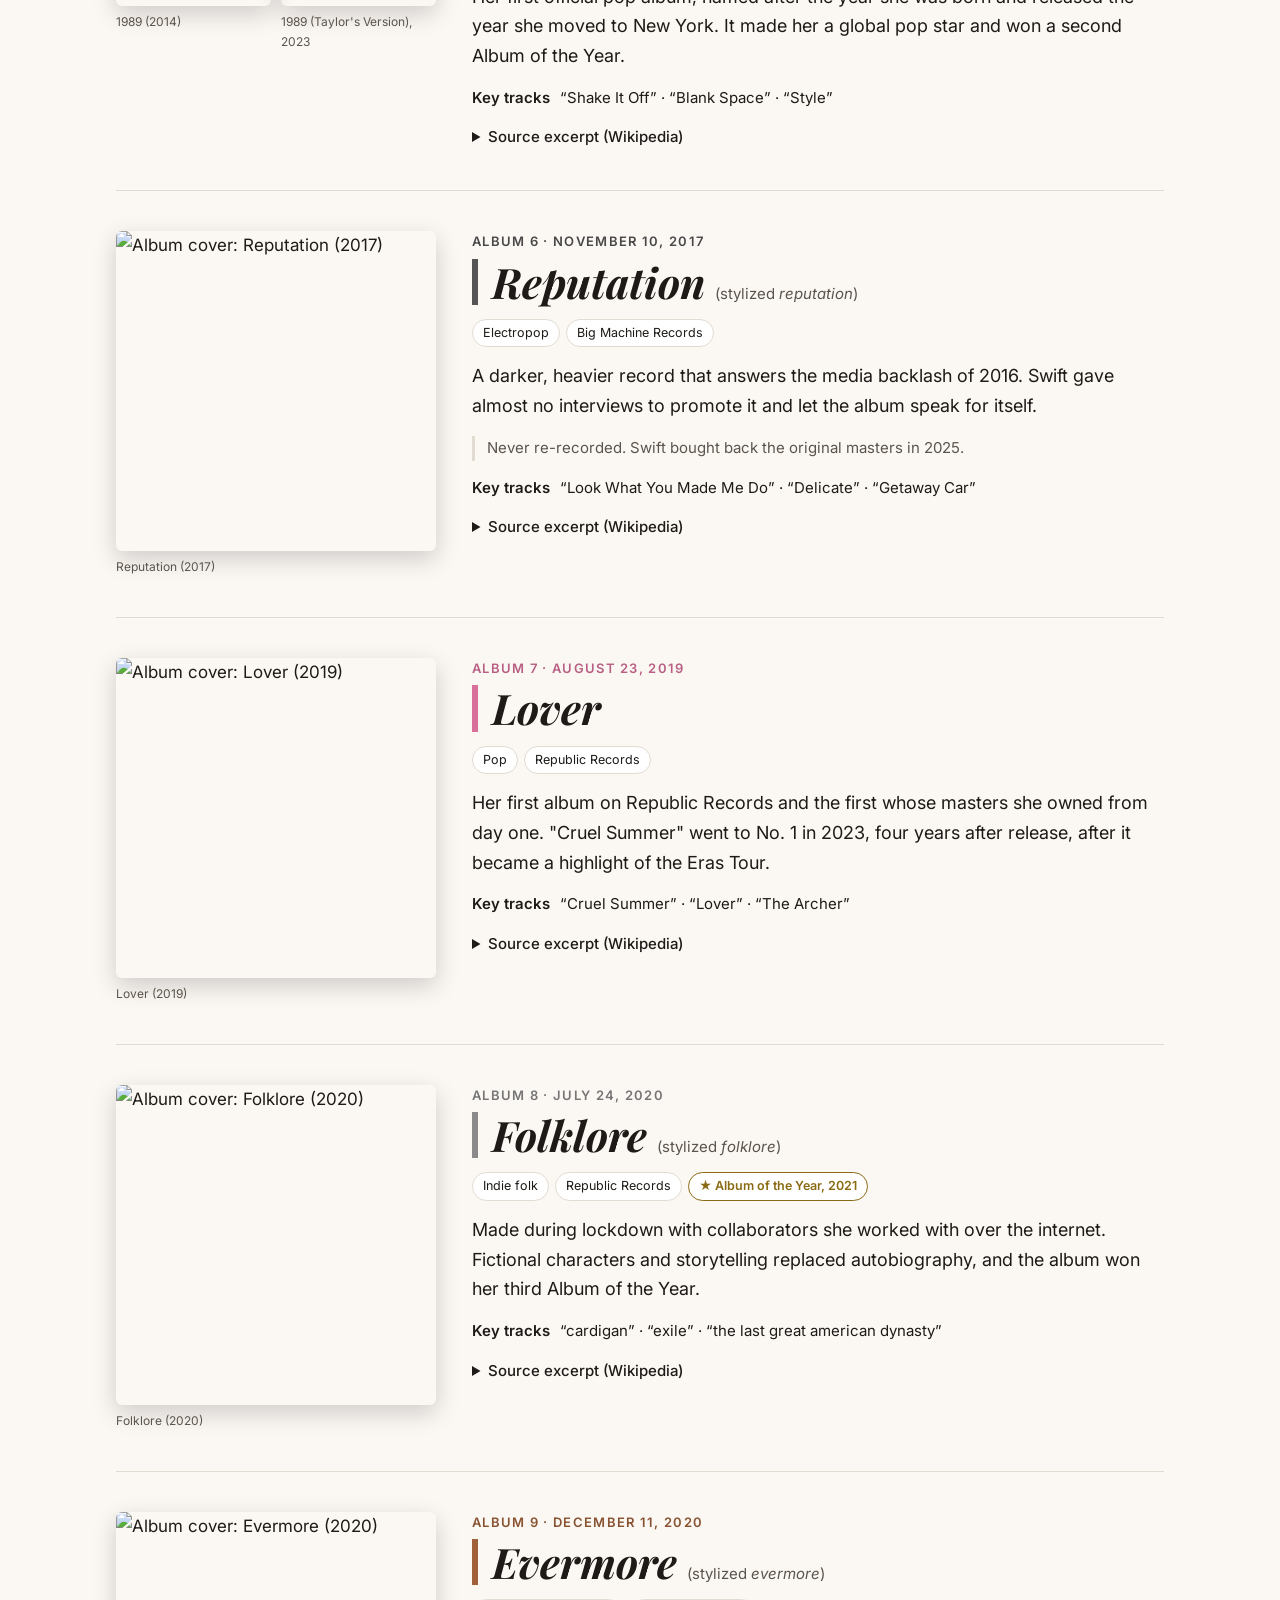
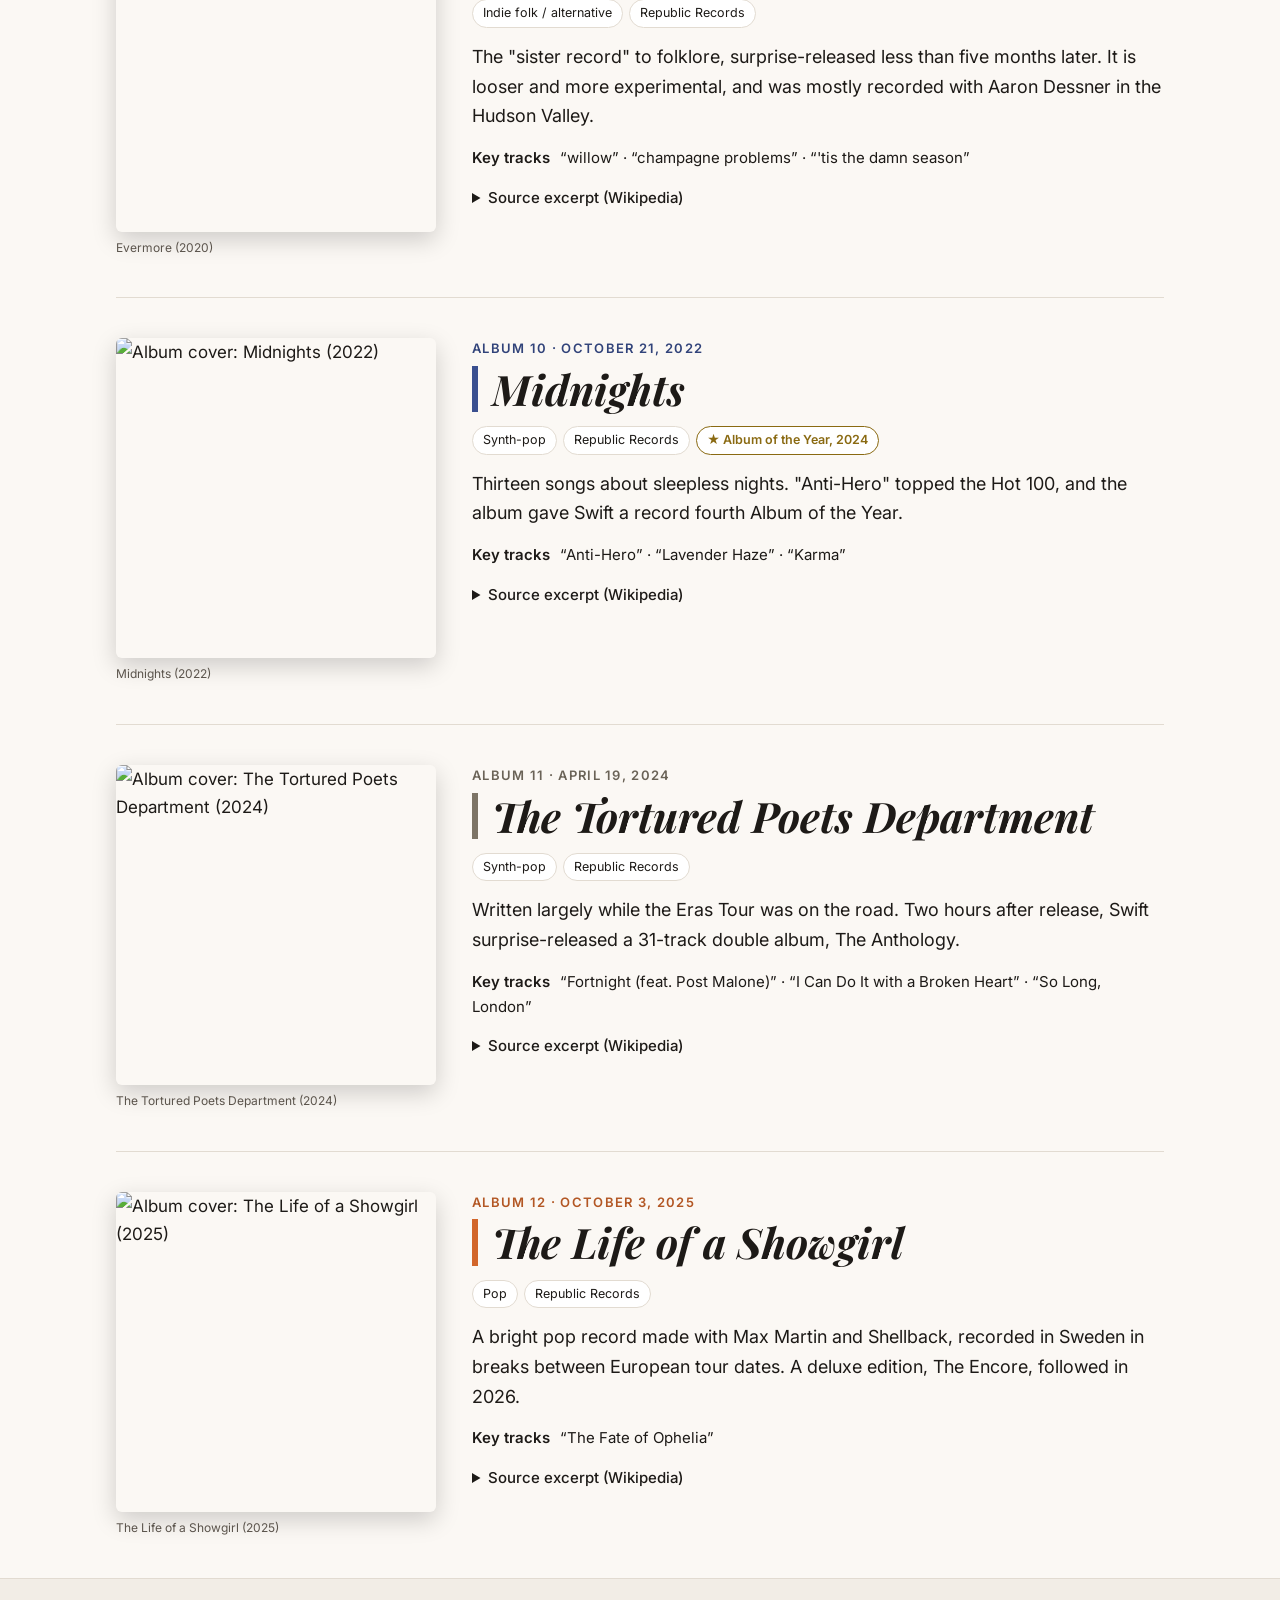
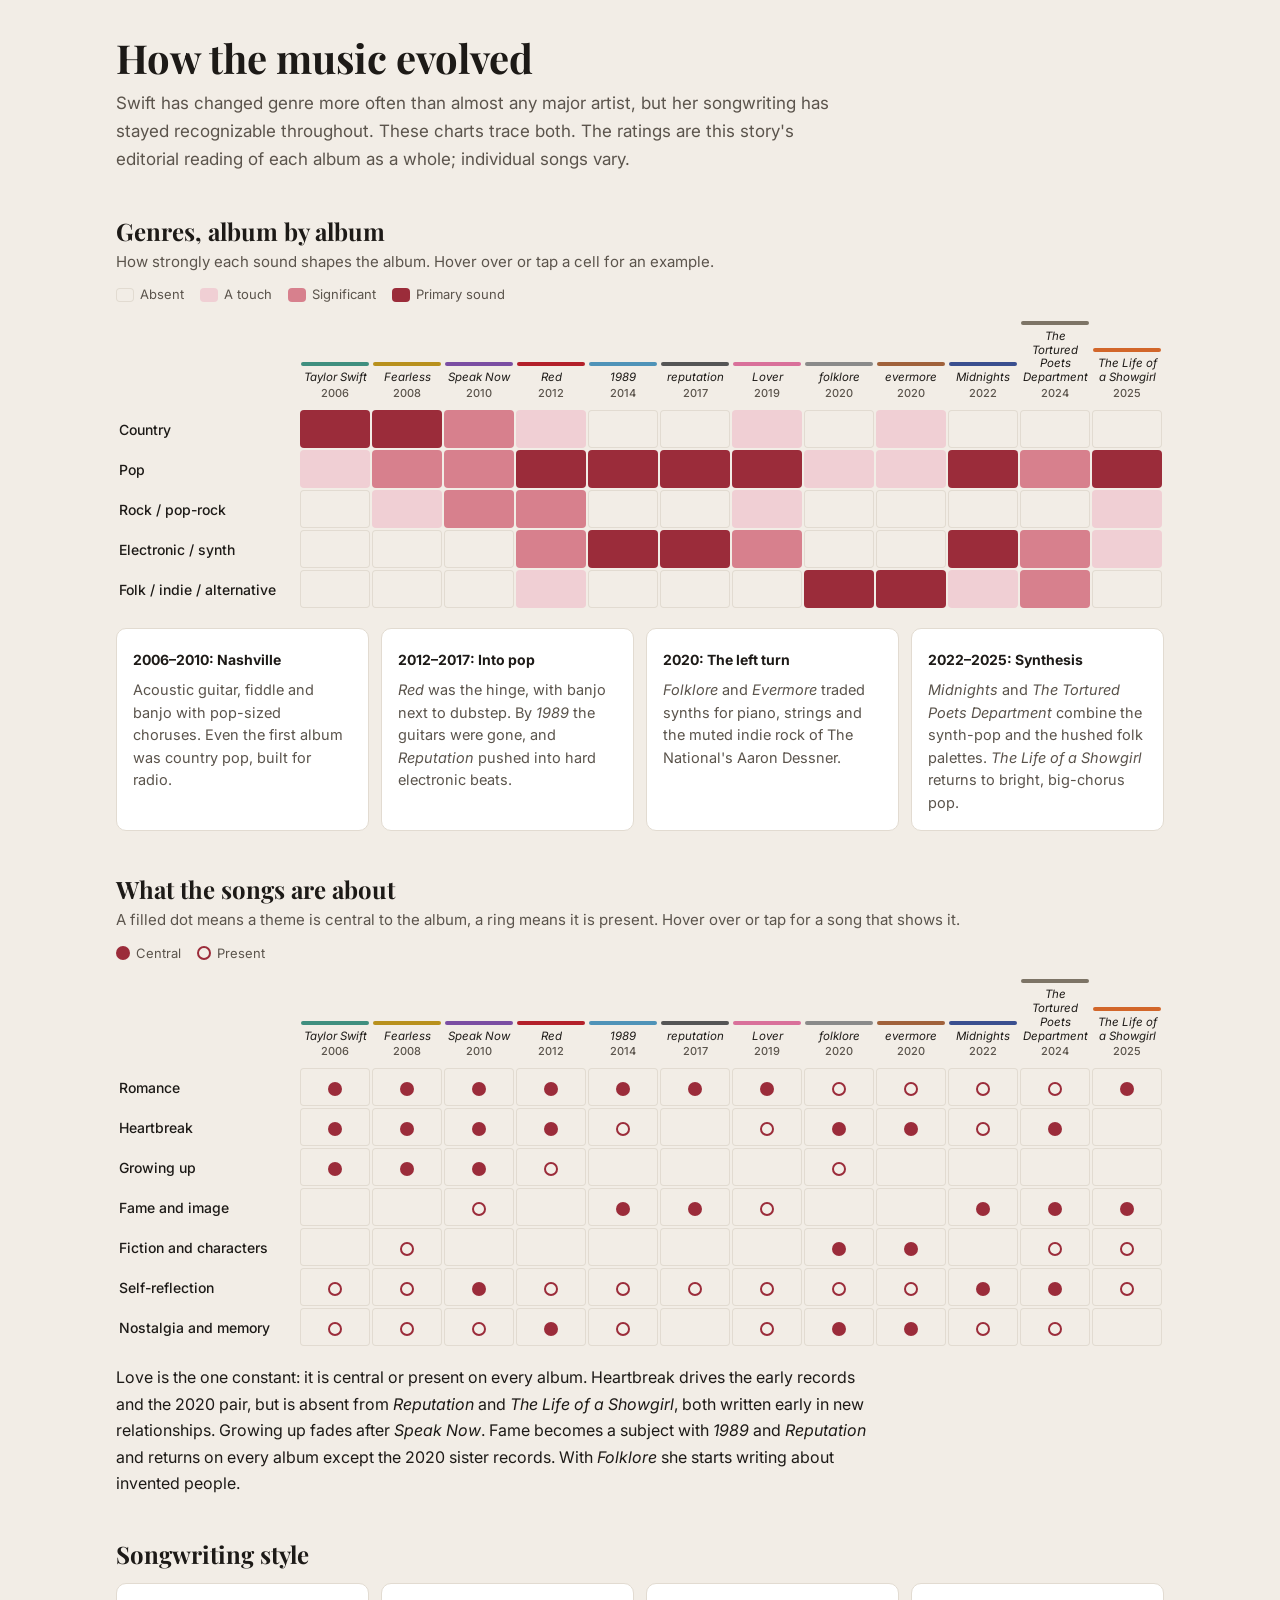
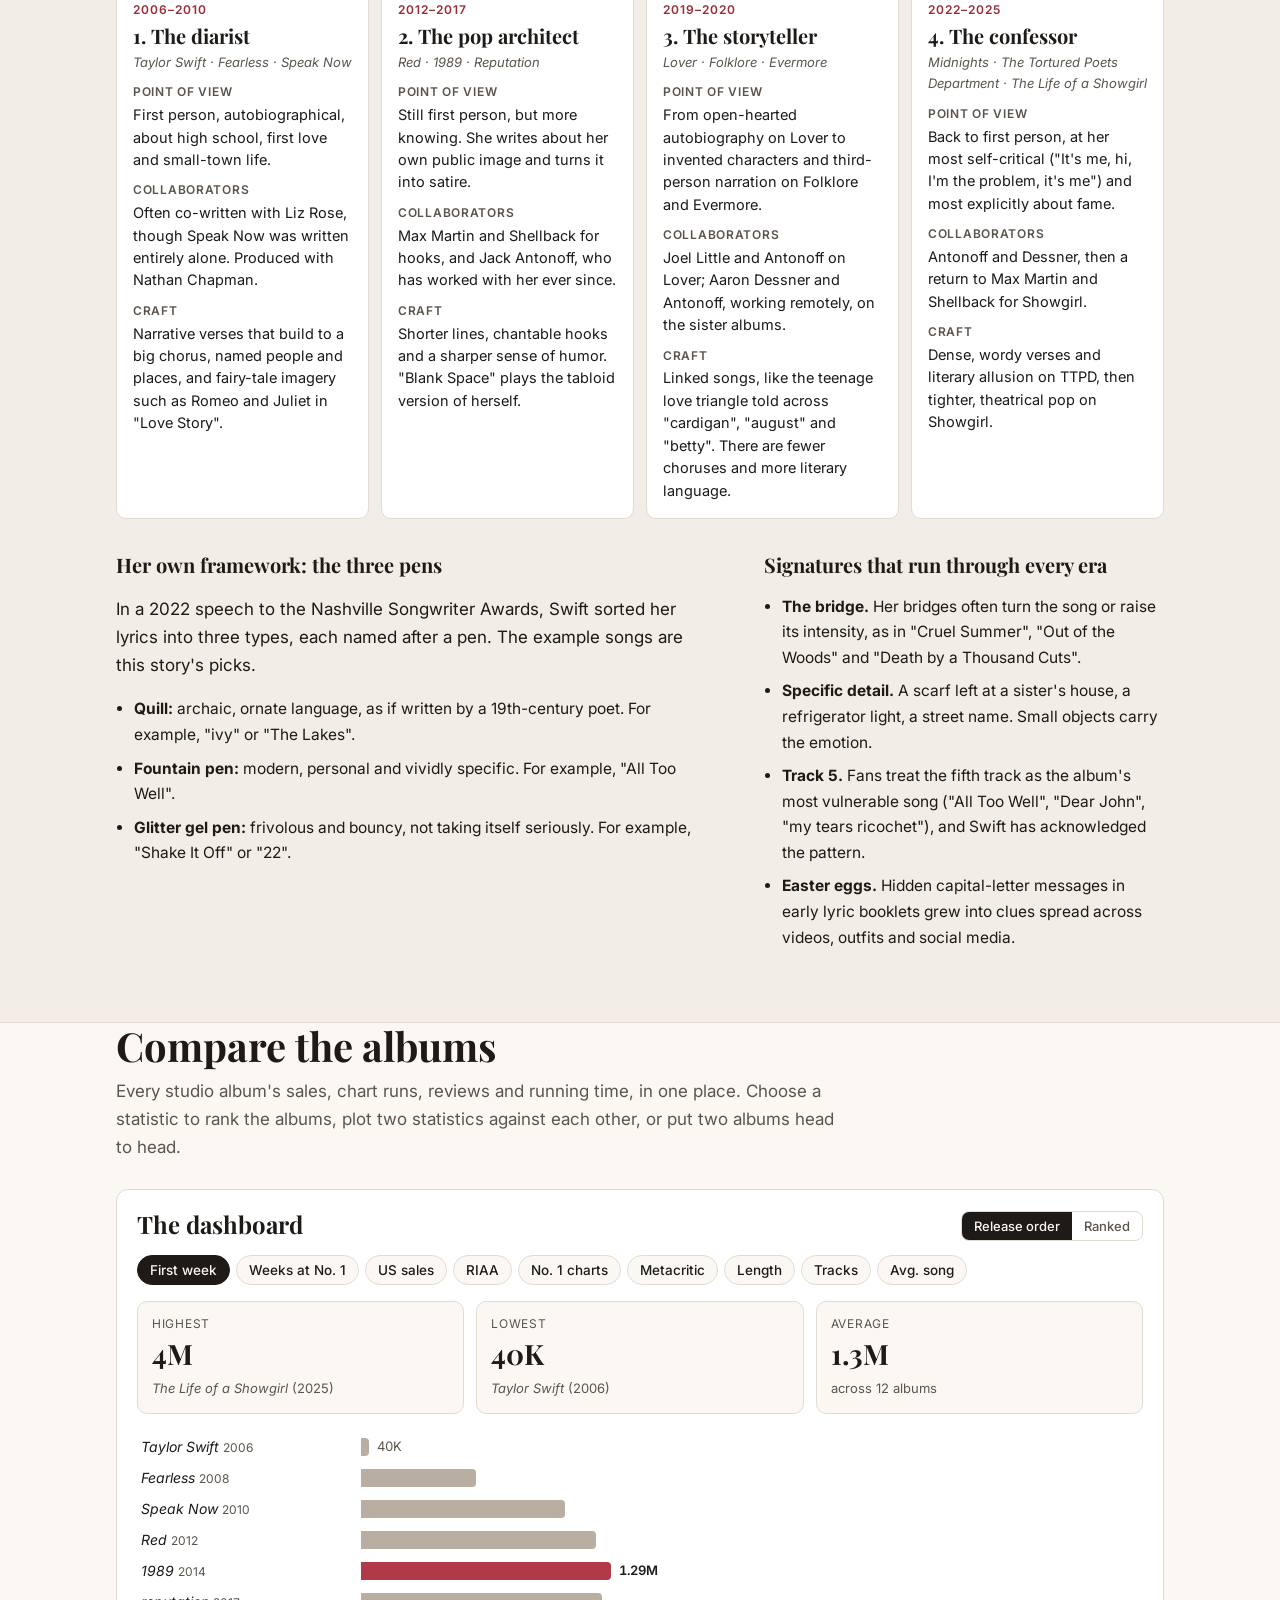
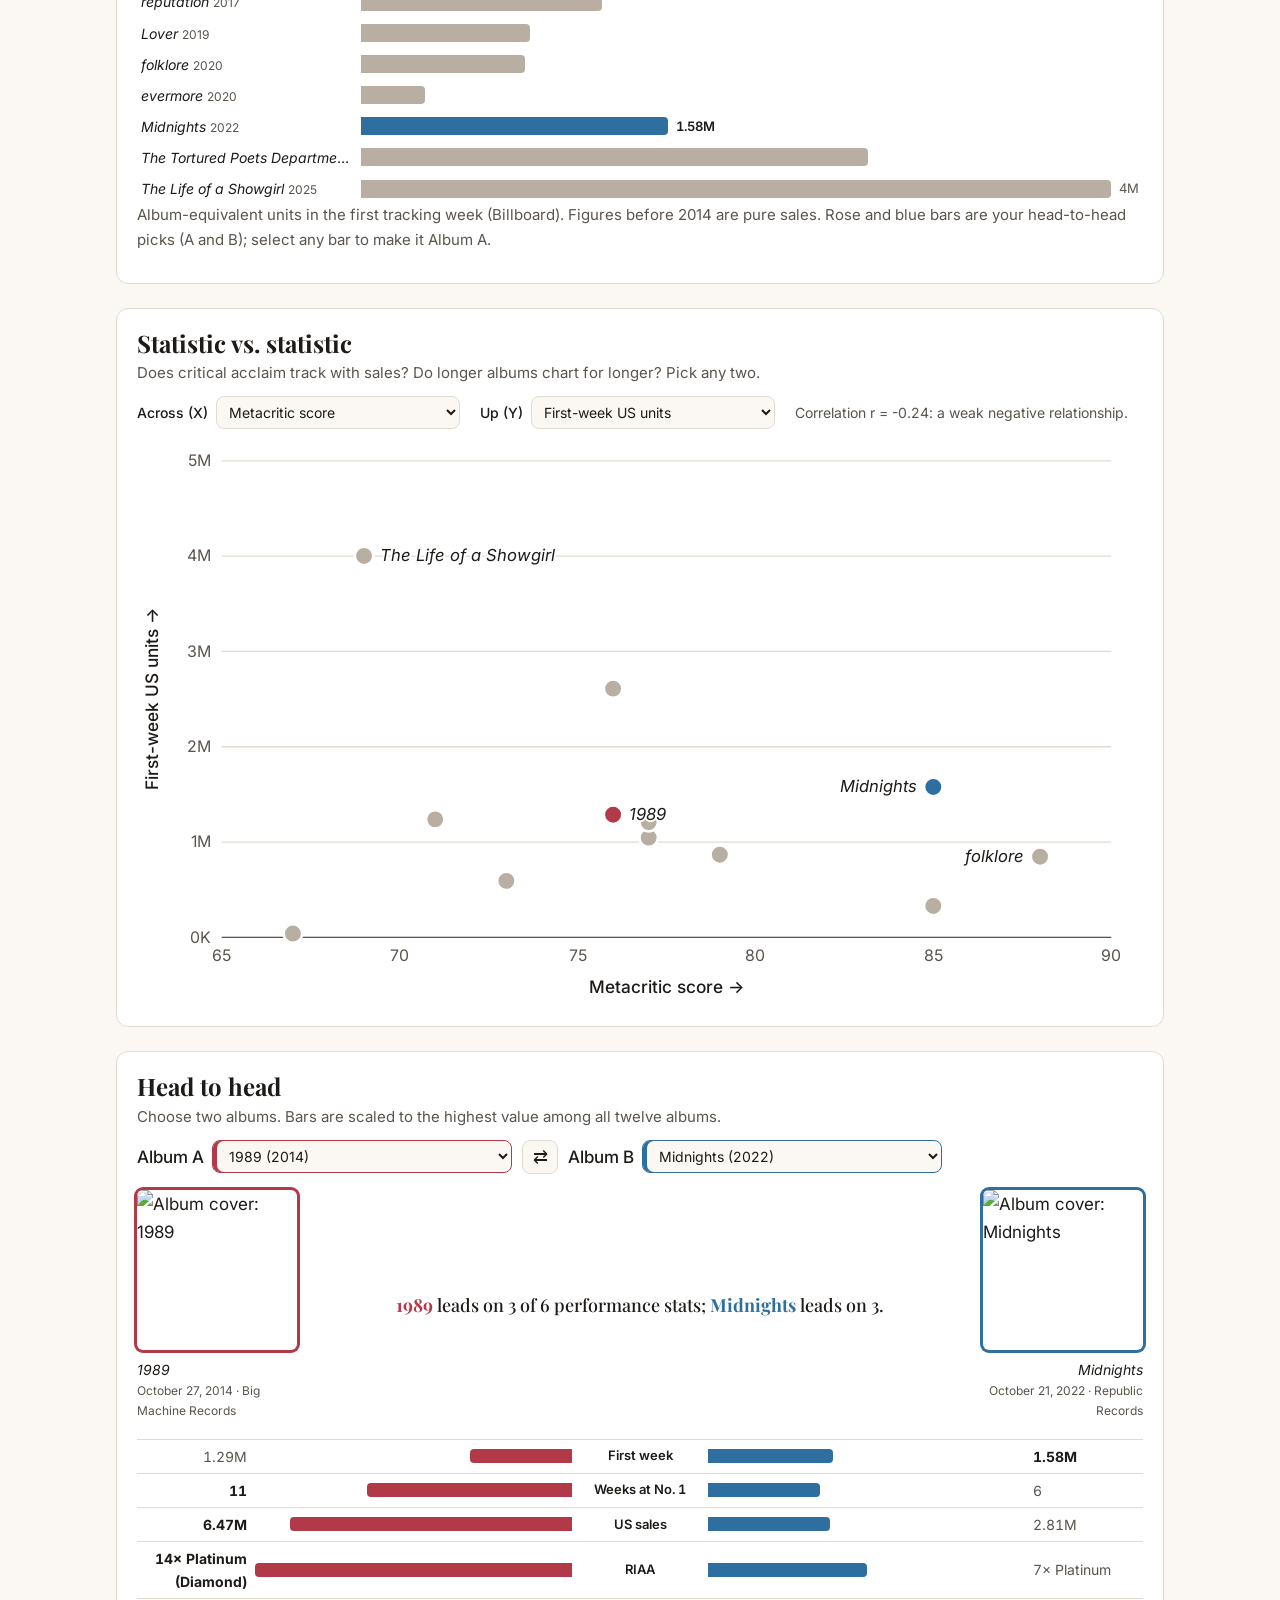
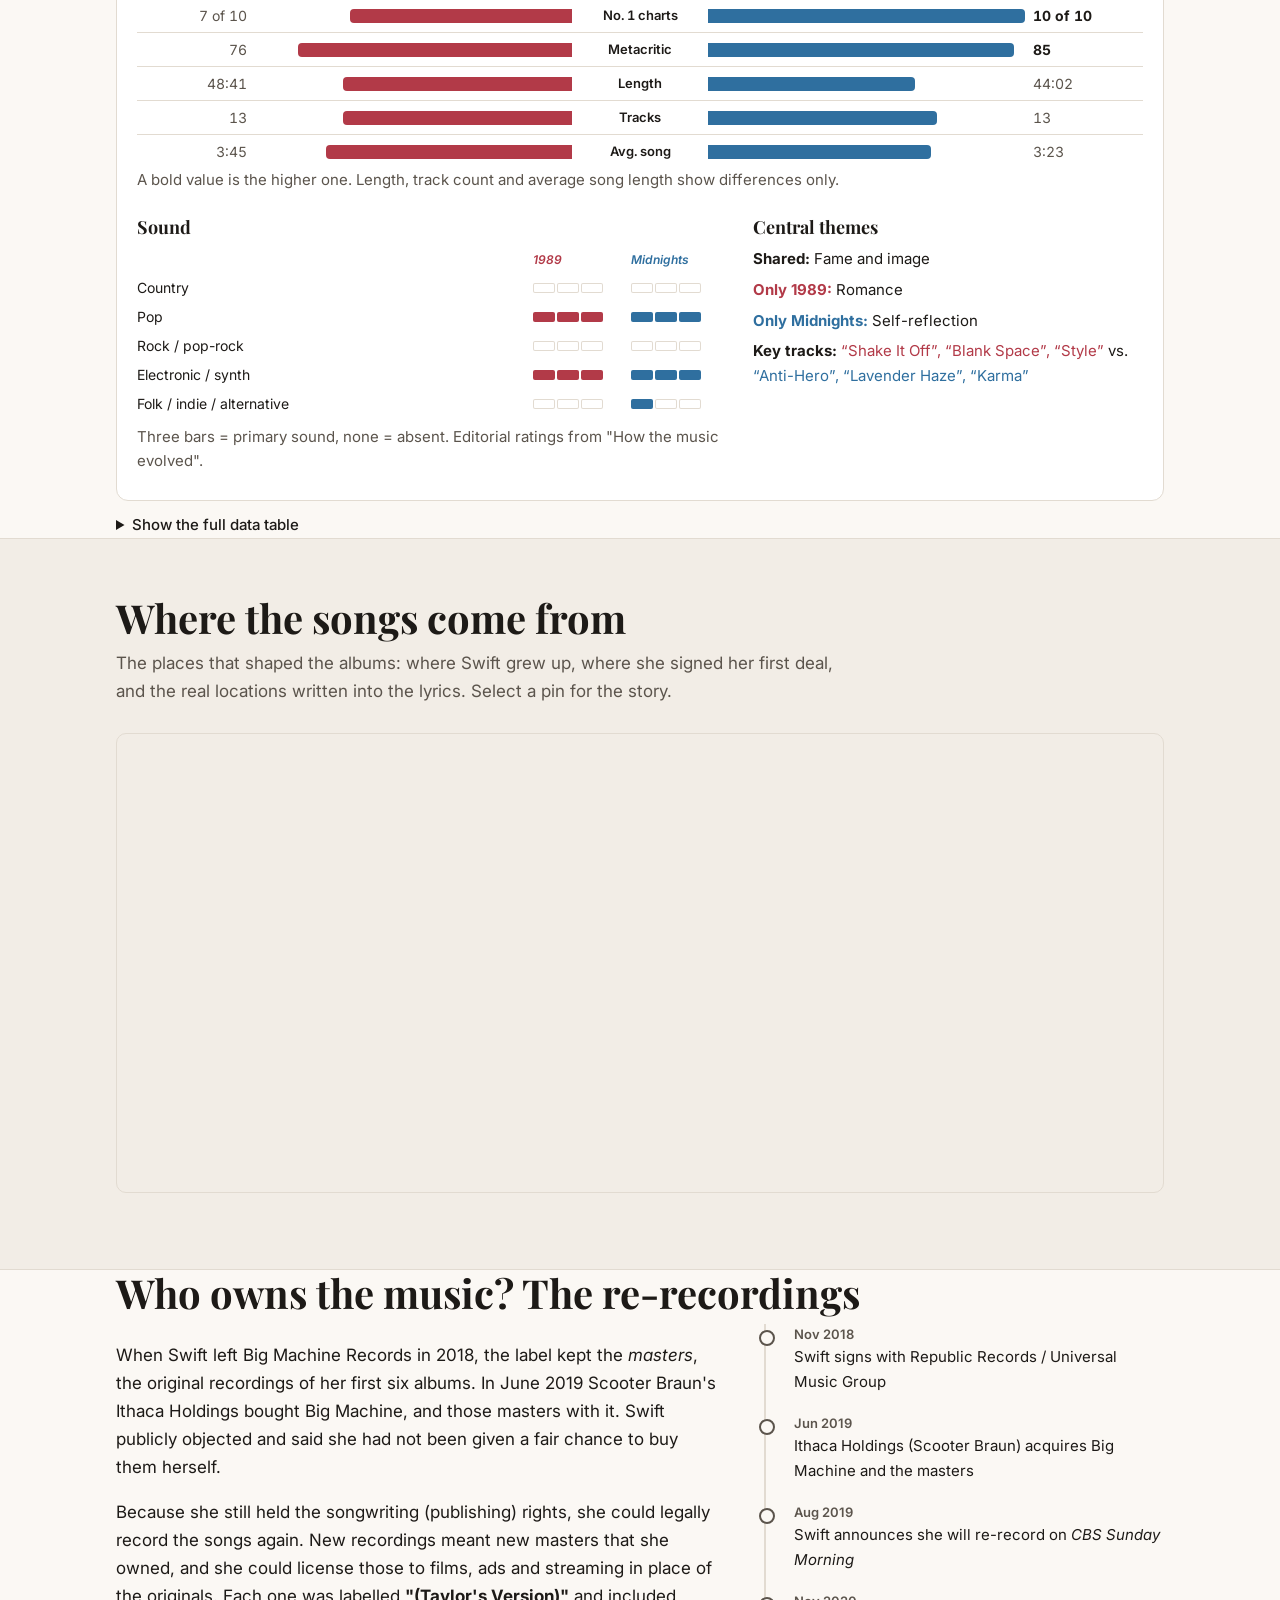
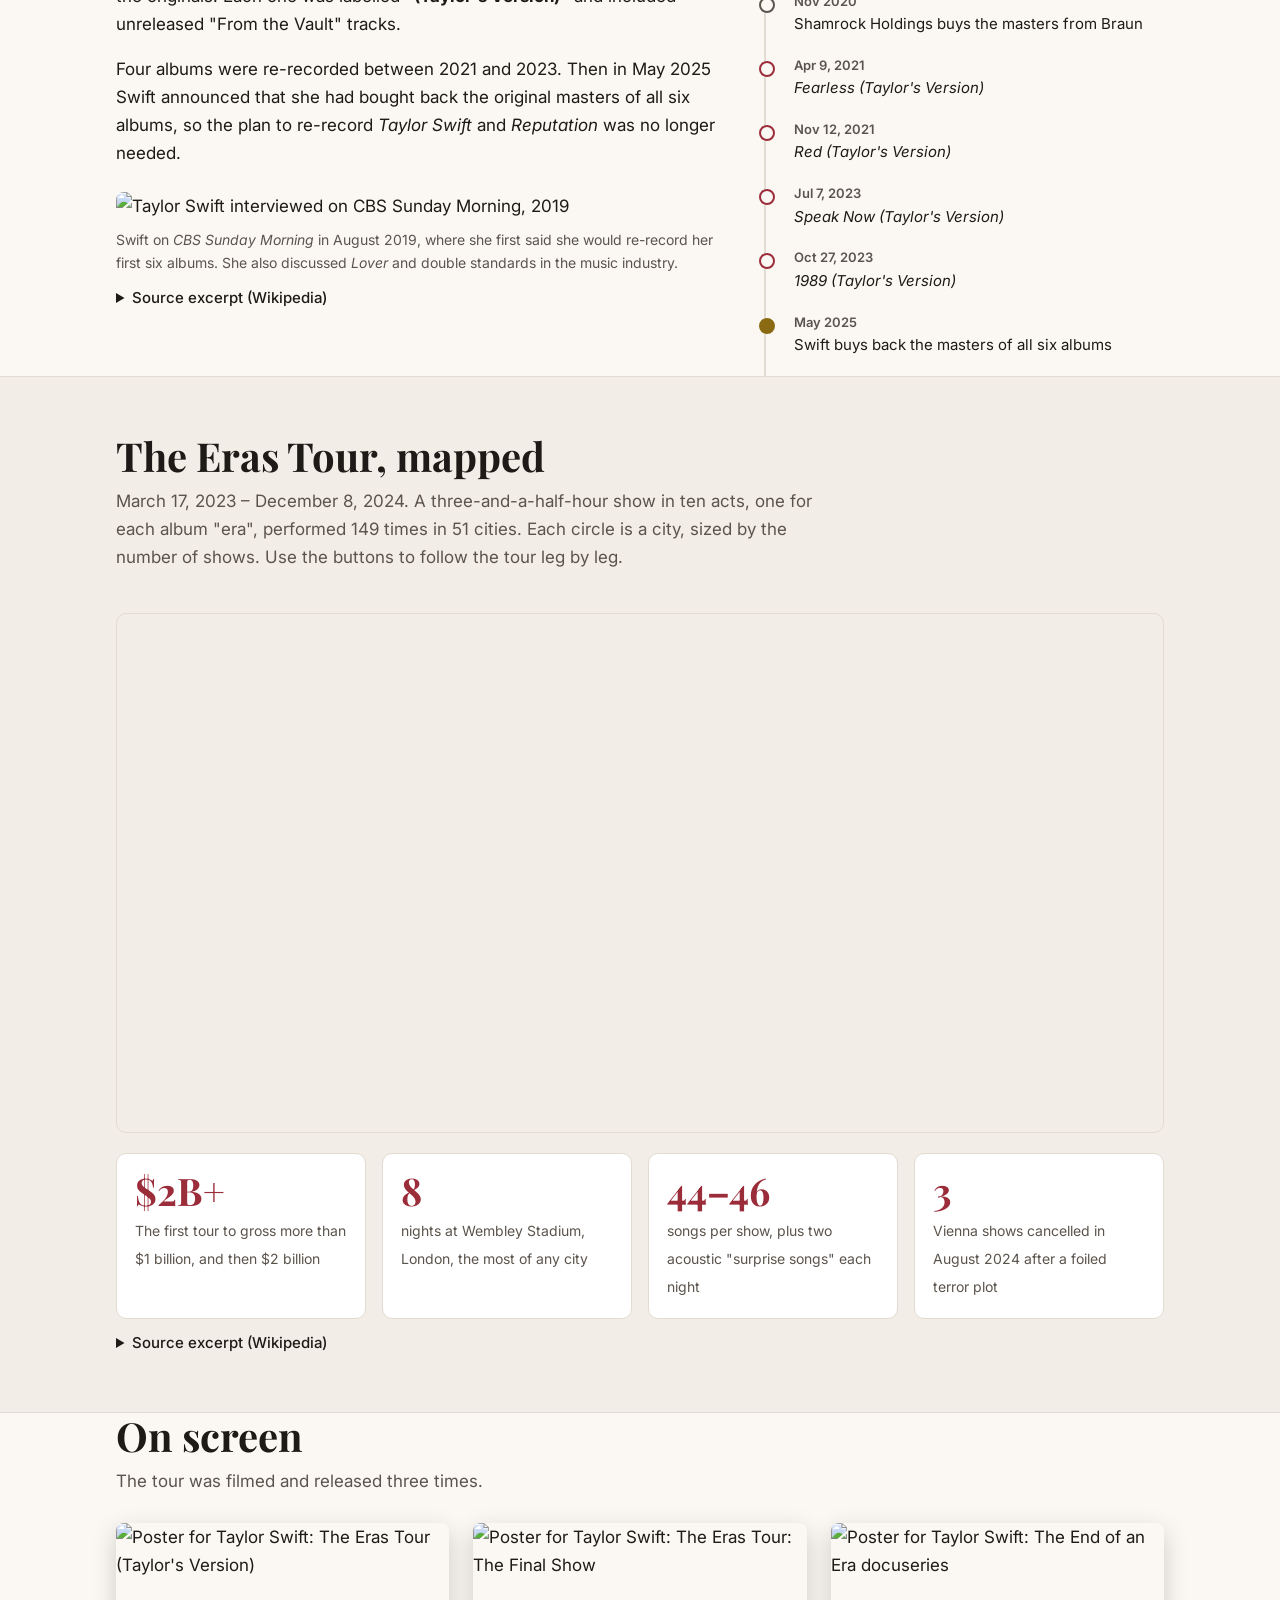
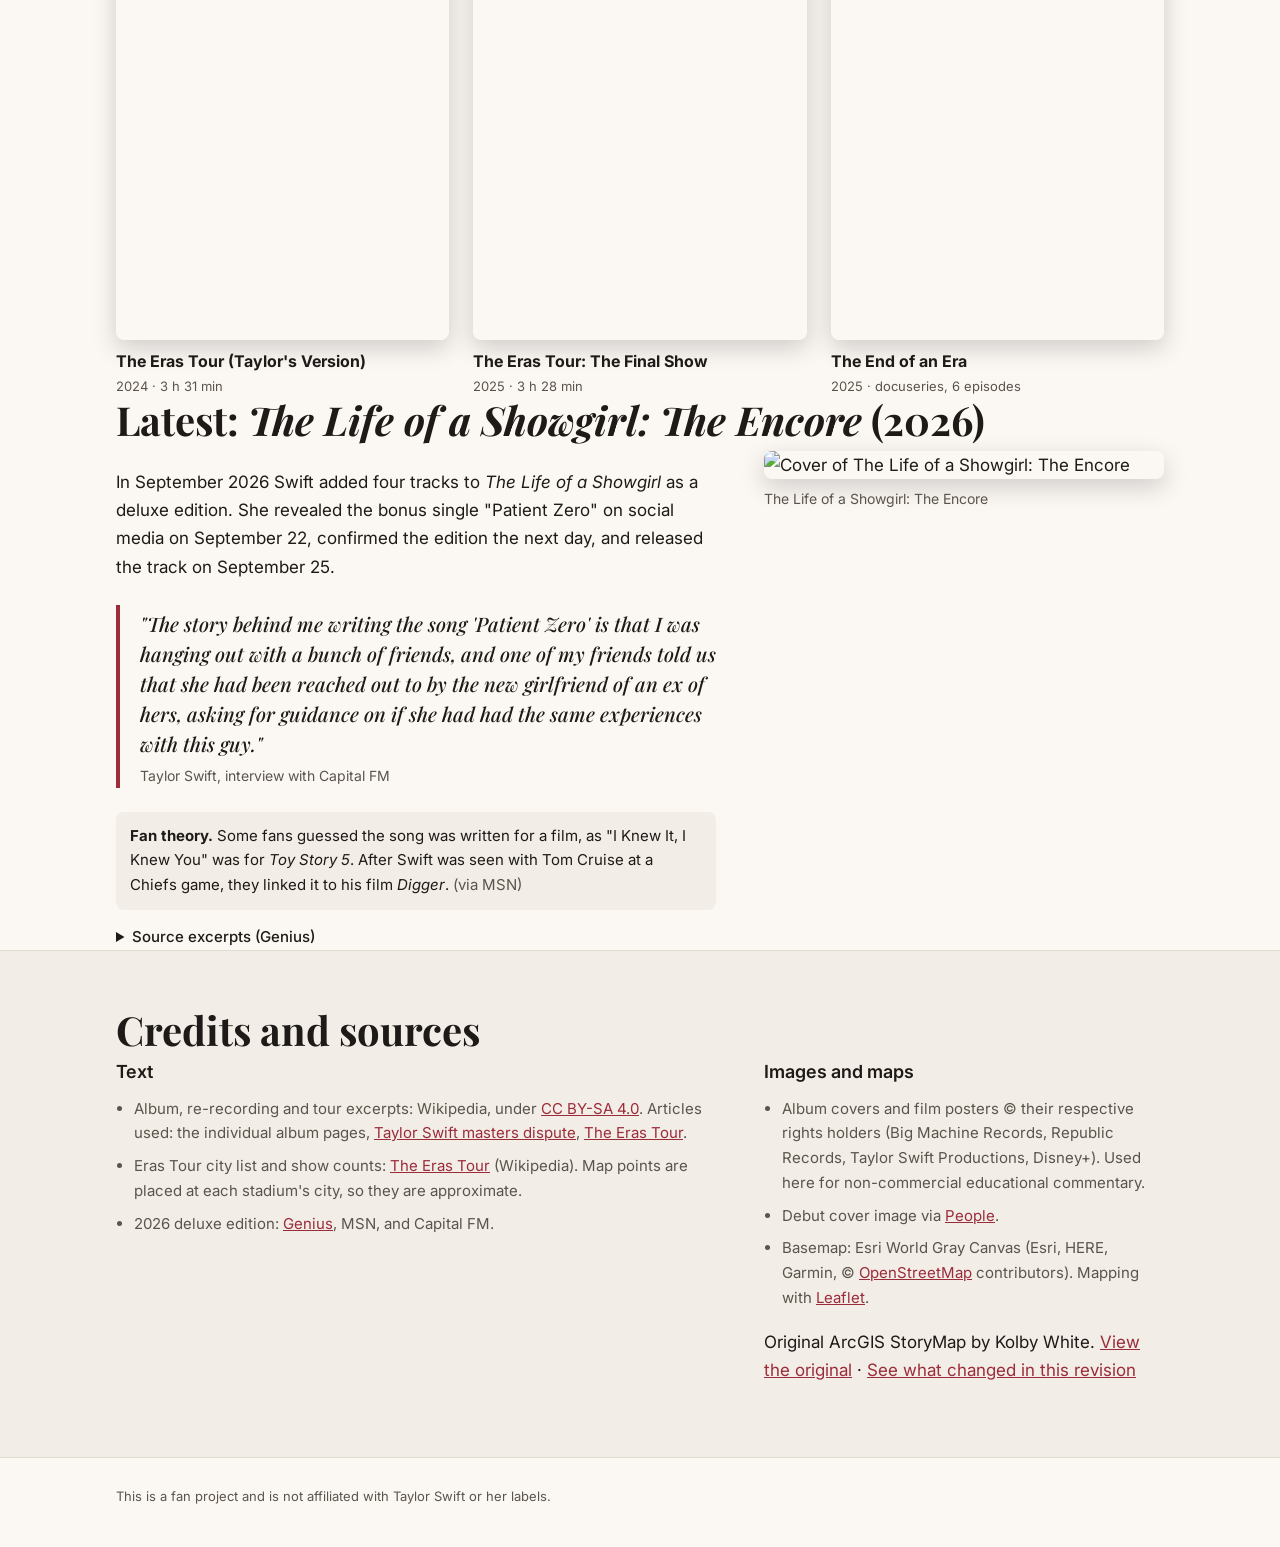
==== commit ca3f9830: "Add album comparison tools: stats dashboard, scatter plot, head-to-head, data table Co-Authored-By: " ====
--- a/index.html
+++ b/index.html
@@ -10,6 +10,7 @@
 <link href="https://fonts.googleapis.com/css2?family=Playfair+Display:ital,wght@0,500;0,700;1,500&family=Inter:wght@400;500;600&display=swap" rel="stylesheet">
 <link rel="stylesheet" href="https://unpkg.com/leaflet@1.9.4/dist/leaflet.css">
 <link rel="stylesheet" href="styles.css">
+<link rel="stylesheet" href="compare.css">
 </head>
 <body>
 
@@ -27,6 +28,7 @@
   <div class="eranav-inner">
     <a href="#albums">Albums</a>
     <a href="#evolution">Evolution</a>
+    <a href="#compare">Compare</a>
     <a href="#places">Places</a>
     <a href="#masters">Re-recordings</a>
     <a href="#tour">Eras Tour</a>
@@ -110,6 +112,55 @@
       </div>
     </div>
   </div>
+</section>
+
+<section id="compare" class="wrap" aria-labelledby="cmp-h">
+  <h2 id="cmp-h" class="section-h">Compare the albums</h2>
+  <p class="section-sub">Every studio album's sales, chart runs, reviews and running time, in one place. Choose a statistic to rank the albums, plot two statistics against each other, or put two albums head to head.</p>
+
+  <div class="dash">
+    <div class="dash-head">
+      <h3 class="sub-h" id="dash-h">The dashboard</h3>
+      <div class="seg" role="group" aria-label="Sort order">
+        <button type="button" data-sort="chron" class="on">Release order</button>
+        <button type="button" data-sort="rank">Ranked</button>
+      </div>
+    </div>
+    <div class="chips" id="metric-chips" role="group" aria-label="Choose a statistic"></div>
+    <div class="kpis" id="kpis"></div>
+    <div class="bars" id="bars" role="list" aria-labelledby="dash-h"></div>
+    <p class="chart-note" id="metric-note"></p>
+  </div>
+
+  <div class="scatter-wrap">
+    <h3 class="sub-h">Statistic vs. statistic</h3>
+    <p class="chart-note">Does critical acclaim track with sales? Do longer albums chart for longer? Pick any two.</p>
+    <div class="axis-pick">
+      <label>Across (X) <select id="sx"></select></label>
+      <label>Up (Y) <select id="sy"></select></label>
+      <span class="corr" id="corr"></span>
+    </div>
+    <div class="scatter" id="scatter"></div>
+  </div>
+
+  <div class="h2h">
+    <h3 class="sub-h">Head to head</h3>
+    <p class="chart-note">Choose two albums. Bars are scaled to the highest value among all twelve albums.</p>
+    <div class="h2h-pick">
+      <label class="pick-a">Album A <select id="pa"></select></label>
+      <button type="button" class="swap" id="swap" aria-label="Swap albums">⇄</button>
+      <label class="pick-b">Album B <select id="pb"></select></label>
+    </div>
+    <div class="h2h-covers" id="h2h-covers"></div>
+    <div class="h2h-rows" id="h2h-rows"></div>
+    <div class="h2h-profile two-col" id="h2h-profile"></div>
+  </div>
+
+  <details class="source datatable">
+    <summary>Show the full data table</summary>
+    <div class="grid-scroll"><table class="dt" id="dt"></table></div>
+    <p>Sources: each album's Wikipedia article (running time, Metacritic, first-week figures, weeks at No. 1); Wikipedia's <a href="https://en.wikipedia.org/wiki/Taylor_Swift_albums_discography" target="_blank" rel="noopener">Taylor Swift albums discography</a> (chart peaks, US sales, RIAA); Wikipedia's lists of Billboard 200 number-one albums for 2019 and 2020. Retrieved November 2026. Re-recordings are not counted separately.</p>
+  </details>
 </section>
 
 <section id="places" class="band" aria-labelledby="places-h">
@@ -232,5 +283,6 @@
 <script src="https://unpkg.com/leaflet@1.9.4/dist/leaflet.js"></script>
 <script src="data.js"></script>
 <script src="app.js"></script>
+<script src="compare.js"></script>
 </body>
 </html>
--- a/compare.css
+++ b/compare.css
@@ -0,0 +1,89 @@
+/* Compare section: A/B colors validated (light + dark) for CVD separation and contrast */
+:root { --ca: #b23a48; --cb: #2f6f9f; --bar: #b9aea2; }
+@media (prefers-color-scheme: dark) { :root:not([data-theme="light"]) { --ca: #d9566a; --cb: #3f8fd8; --bar: #5d554c; } }
+:root[data-theme="dark"] { --ca: #d9566a; --cb: #3f8fd8; --bar: #5d554c; }
+.ta { color: var(--ca); } .tb { color: var(--cb); }
+.dash, .scatter-wrap, .h2h { background: var(--card); border: 1px solid var(--line); border-radius: 12px; padding: 20px; margin-top: 24px; }
+.dash .sub-h, .scatter-wrap .sub-h, .h2h .sub-h { margin-top: 0; }
+.dash-head { display: flex; justify-content: space-between; align-items: center; gap: 12px; flex-wrap: wrap; margin-bottom: 12px; }
+.seg { display: inline-flex; border: 1px solid var(--line); border-radius: 8px; overflow: hidden; }
+.seg button { font: 500 13px var(--sans); padding: 6px 12px; border: 0; background: transparent; color: var(--ink2); cursor: pointer; }
+.seg button.on { background: var(--ink); color: var(--bg); }
+.chips { display: flex; flex-wrap: wrap; gap: 6px; margin-bottom: 16px; }
+.chips button { font: 500 13.5px var(--sans); padding: 6px 12px; border-radius: 99px; border: 1px solid var(--line); background: var(--bg); color: var(--ink); cursor: pointer; }
+.chips button[aria-pressed="true"] { background: var(--ink); color: var(--bg); border-color: var(--ink); }
+.kpis { display: grid; grid-template-columns: repeat(3, 1fr); gap: 12px; margin-bottom: 18px; }
+.kpis > div { border: 1px solid var(--line); border-radius: 10px; padding: 12px 14px; background: var(--bg); }
+.k-l { display: block; font-size: 12px; text-transform: uppercase; letter-spacing: .06em; color: var(--ink2); }
+.k-v { display: block; font: 700 28px/1.2 var(--serif); margin: 4px 0 2px; }
+.k-s { font-size: 13px; color: var(--ink2); }
+.bars { display: grid; gap: 2px; }
+.bar-row { display: grid; grid-template-columns: 210px 1fr; align-items: center; gap: 10px; padding: 3px 4px; border-radius: 6px; cursor: pointer; }
+.bar-row:hover, .bar-row:focus-visible { background: var(--bg2); outline: none; }
+.bar-name { font-size: 14px; white-space: nowrap; overflow: hidden; text-overflow: ellipsis; }
+.bar-name small { color: var(--ink2); font-size: 12px; }
+.bar-track { display: flex; align-items: center; gap: 8px; min-width: 0; }
+.bar { display: block; height: 18px; background: var(--bar); border-radius: 0 4px 4px 0; transition: width .35s ease; }
+.is-a .bar { background: var(--ca); } .is-b .bar { background: var(--cb); }
+.bar-val { font-size: 13px; color: var(--ink2); white-space: nowrap; font-variant-numeric: tabular-nums; opacity: 0; }
+.bar-val.show, .bar-row:hover .bar-val, .bar-row:focus-visible .bar-val { opacity: 1; }
+.is-a .bar-val, .is-b .bar-val { color: var(--ink); font-weight: 600; }
+.axis-pick { display: flex; flex-wrap: wrap; gap: 12px 20px; align-items: center; margin-bottom: 8px; font-size: 14px; }
+.axis-pick label, .h2h-pick label { display: inline-flex; align-items: center; gap: 8px; font-weight: 500; }
+.dash select, .scatter-wrap select, .h2h select { font: 14px var(--sans); padding: 6px 8px; border-radius: 8px; border: 1px solid var(--line); background: var(--bg); color: var(--ink); max-width: 100%; }
+.corr { color: var(--ink2); font-size: 14px; }
+.scatter svg { width: 100%; height: auto; display: block; }
+.scatter .grid { stroke: var(--line); stroke-width: 1; }
+.scatter .axis { stroke: var(--ink2); stroke-width: 1; }
+.scatter .tick { fill: var(--ink2); font: 12px var(--sans); }
+.scatter .ax-t { fill: var(--ink); font: 500 13px var(--sans); }
+.scatter .hit { fill: transparent; }
+.scatter .dot-m { fill: var(--bar); stroke: var(--card); stroke-width: 2; }
+.scatter .pt { outline: none; }
+.scatter .pt:hover .dot-m, .scatter .pt:focus .dot-m { stroke: var(--ink); }
+.scatter .pt.is-a .dot-m { fill: var(--ca); } .scatter .pt.is-b .dot-m { fill: var(--cb); }
+.scatter .pt-l { fill: var(--ink); font: italic 12.5px var(--sans); paint-order: stroke; stroke: var(--card); stroke-width: 3px; }
+.h2h-pick { display: flex; flex-wrap: wrap; align-items: center; gap: 10px; margin-bottom: 16px; }
+.pick-a select { border-color: var(--ca); box-shadow: inset 4px 0 0 var(--ca); padding-left: 12px; }
+.pick-b select { border-color: var(--cb); box-shadow: inset 4px 0 0 var(--cb); padding-left: 12px; }
+.swap { font-size: 18px; width: 36px; height: 34px; border-radius: 8px; border: 1px solid var(--line); background: var(--bg); color: var(--ink); cursor: pointer; }
+.h2h-covers { display: grid; grid-template-columns: 160px 1fr 160px; gap: 16px; align-items: center; margin-bottom: 18px; }
+.h2h-covers figure { margin: 0; }
+.h2h-covers img { border-radius: 6px; aspect-ratio: 1; object-fit: cover; width: 100%; }
+.h2h-covers .ca img { box-shadow: 0 0 0 3px var(--ca); } .h2h-covers .cb img { box-shadow: 0 0 0 3px var(--cb); }
+.h2h-covers figcaption { font-size: 14px; color: var(--ink); } .h2h-covers figcaption span { display: block; font-size: 12px; color: var(--ink2); }
+.h2h-covers .cb figcaption { text-align: right; }
+.h2h-score { text-align: center; font: 500 18px/1.4 var(--serif); margin: 0; }
+.hr { display: grid; grid-template-columns: 110px 1fr 120px 1fr 110px; align-items: center; gap: 8px; padding: 5px 0; border-top: 1px solid var(--line); font-variant-numeric: tabular-nums; }
+.hv { font-size: 14px; color: var(--ink2); } .hv.a { text-align: right; } .hv.win { color: var(--ink); font-weight: 700; }
+.hm { text-align: center; font-size: 13px; font-weight: 600; }
+.hb { display: flex; height: 14px; } .hb.a { justify-content: flex-end; }
+.hb span { display: block; height: 100%; transition: width .35s ease; }
+.hb.a span { background: var(--ca); border-radius: 4px 0 0 4px; } .hb.b span { background: var(--cb); border-radius: 0 4px 4px 0; }
+.h2h-profile { margin-top: 22px; gap: 32px; }
+.h2h-profile h4 { font: 700 18px var(--serif); margin: 0 0 8px; }
+.h2h-profile p { font-size: 15px; margin: 6px 0; }
+.pr { display: grid; grid-template-columns: 1fr 90px 90px; gap: 8px; align-items: center; font-size: 14px; padding: 3px 0; }
+.pr.head span { font-size: 12px; font-weight: 600; font-style: italic; }
+.pl { display: flex; gap: 2px; } .pl i { width: 22px; height: 10px; border-radius: 2px; }
+.pl.a i { background: var(--ca); } .pl.b i { background: var(--cb); } .pl i.e { background: transparent; box-shadow: inset 0 0 0 1px var(--line); }
+.datatable { margin-top: 24px; }
+.dt { border-collapse: collapse; font-size: 13.5px; min-width: 980px; width: 100%; font-variant-numeric: tabular-nums; font-style: normal; }
+.dt th, .dt td { padding: 6px 8px; border-bottom: 1px solid var(--line); text-align: right; white-space: nowrap; color: var(--ink); }
+.dt th[scope="row"], .dt thead th:first-child { text-align: left; font-weight: 500; }
+.dt thead button { font: 600 12.5px var(--sans); background: none; border: 0; color: var(--ink); cursor: pointer; padding: 0; }
+.dt td.pk { font-size: 12px; color: var(--ink2); }
+details.datatable p { font-style: normal; }
+@media (max-width: 860px) {
+  .bar-row { grid-template-columns: 140px 1fr; }
+  .h2h-covers { grid-template-columns: 1fr 1fr; }
+  .h2h-score { grid-column: 1 / -1; grid-row: 2; }
+  .hr { grid-template-columns: 64px 1fr 84px 1fr 64px; gap: 6px; }
+  .hm { font-size: 12px; }
+}
+@media (max-width: 520px) {
+  .kpis { grid-template-columns: 1fr; }
+  .dash, .scatter-wrap, .h2h { padding: 14px; }
+  .bar-row { grid-template-columns: 108px 1fr; } .bar-name small { display: none; }
+  .hv { font-size: 12px; }
+}
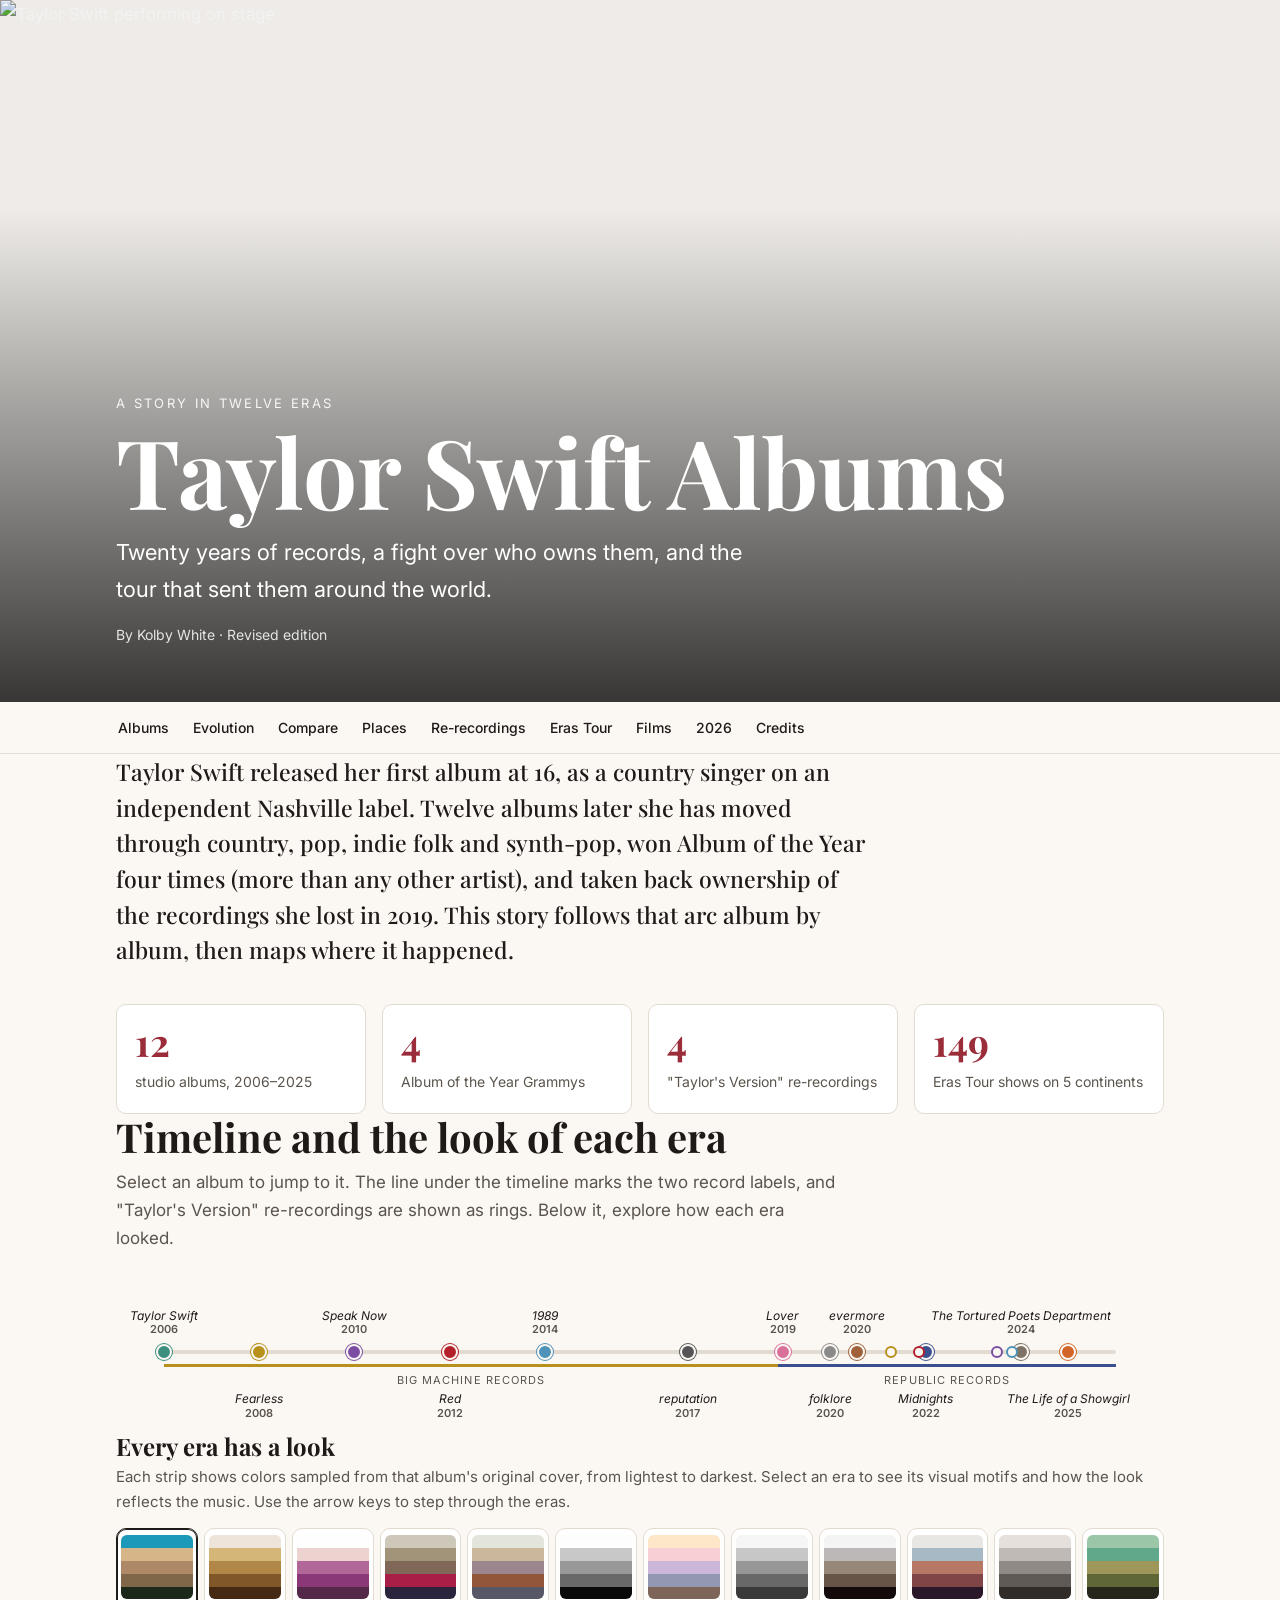
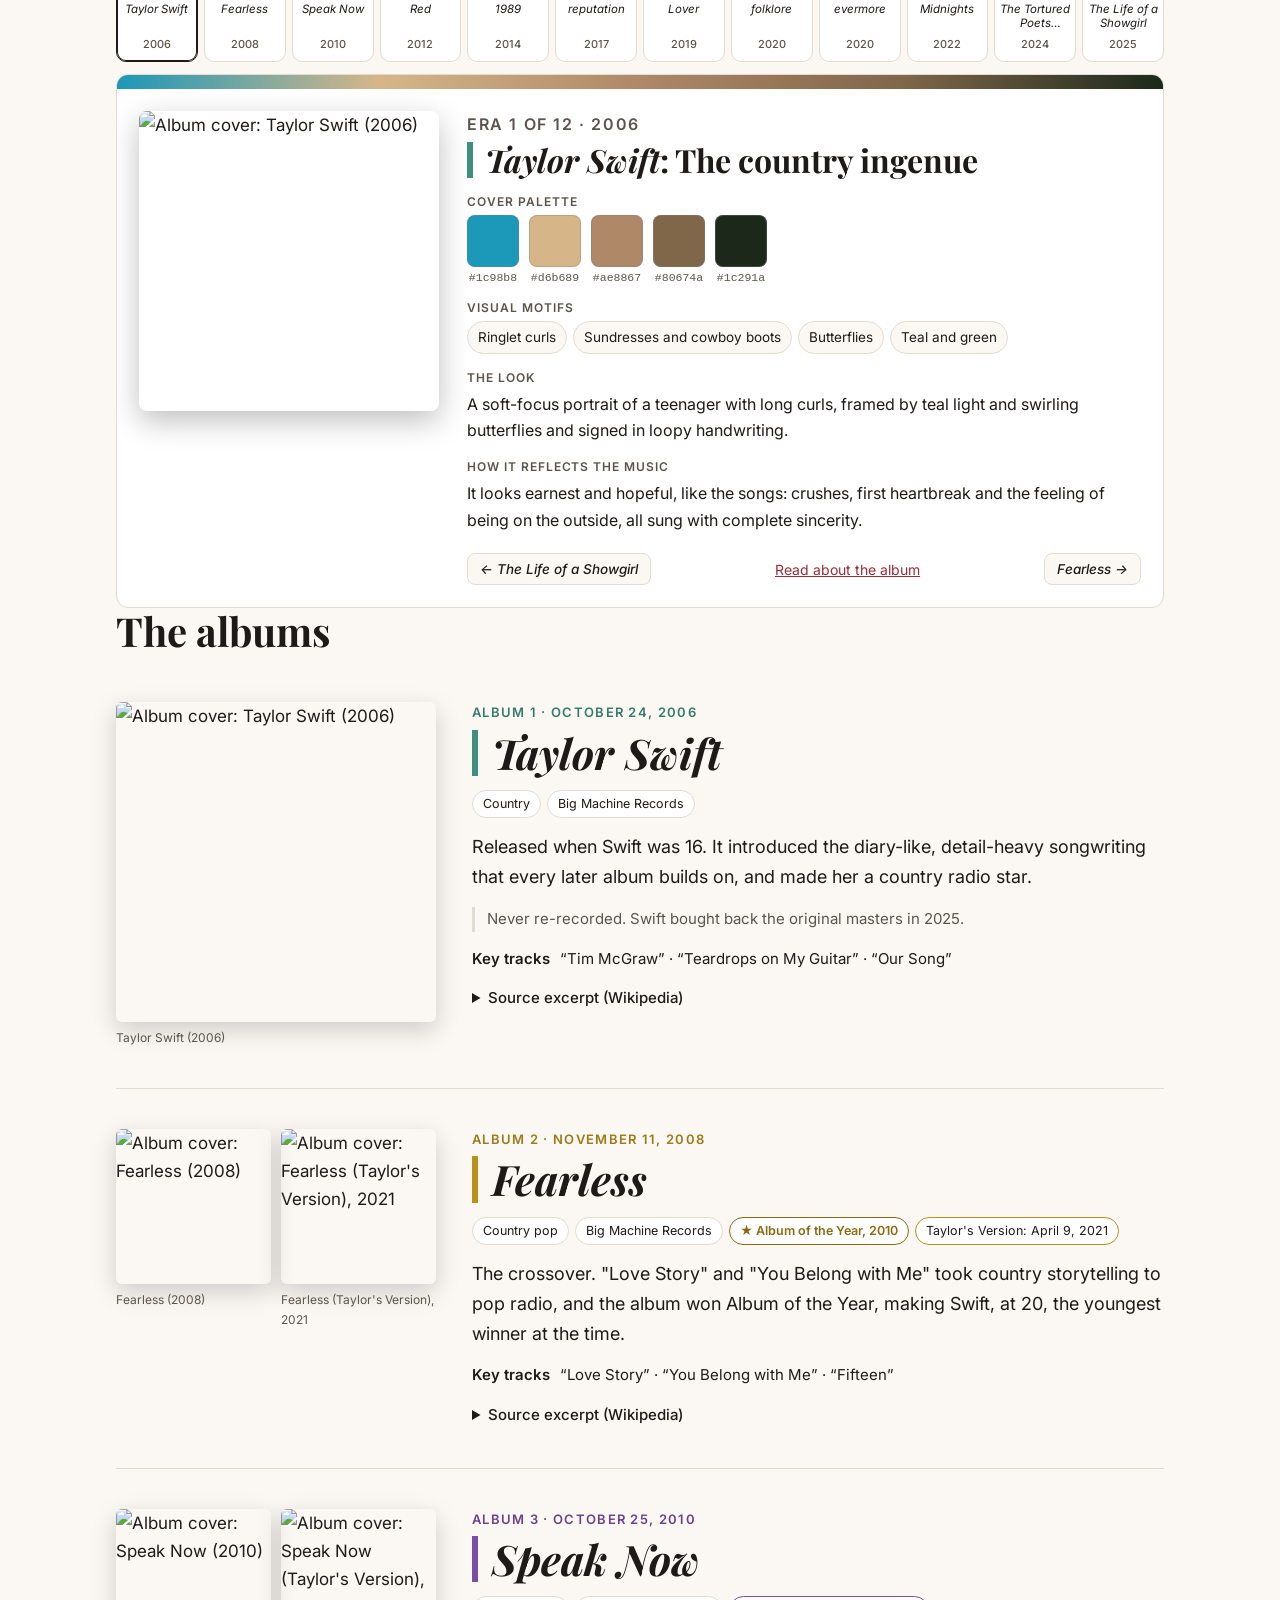
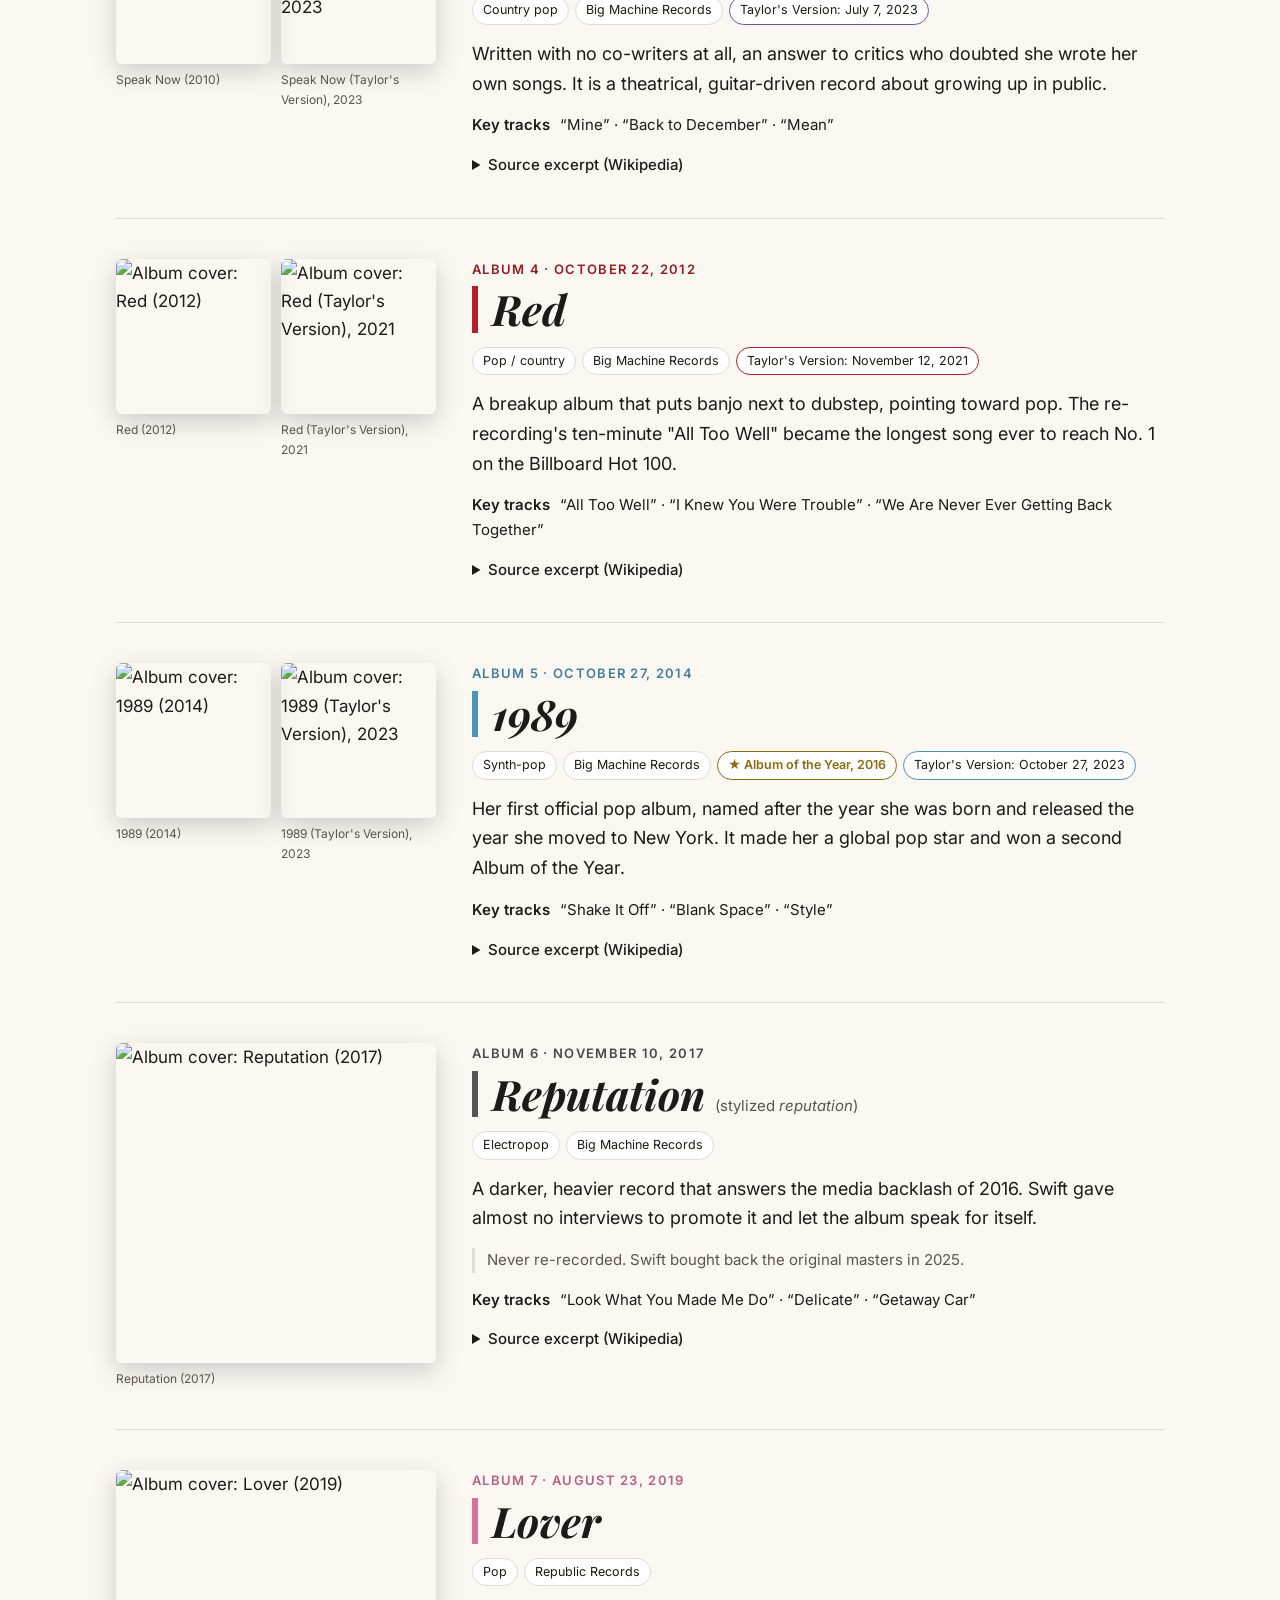
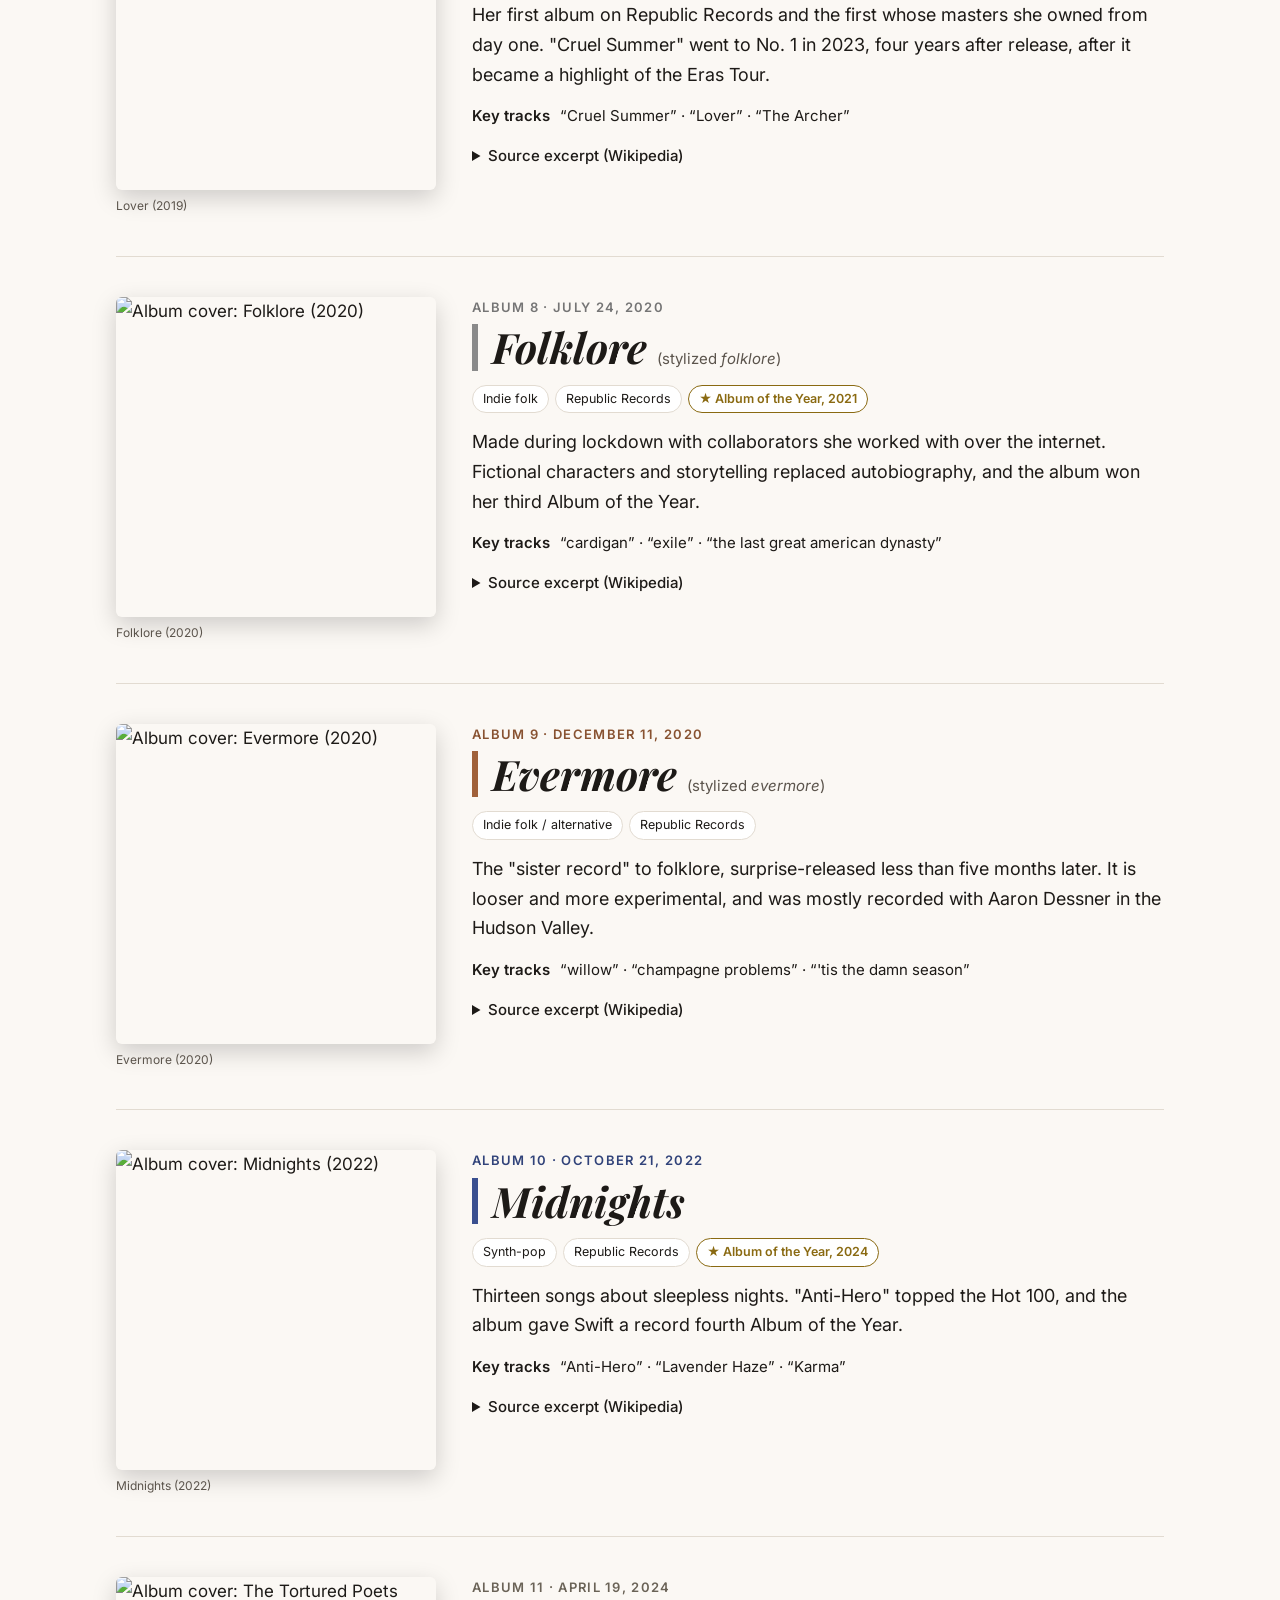
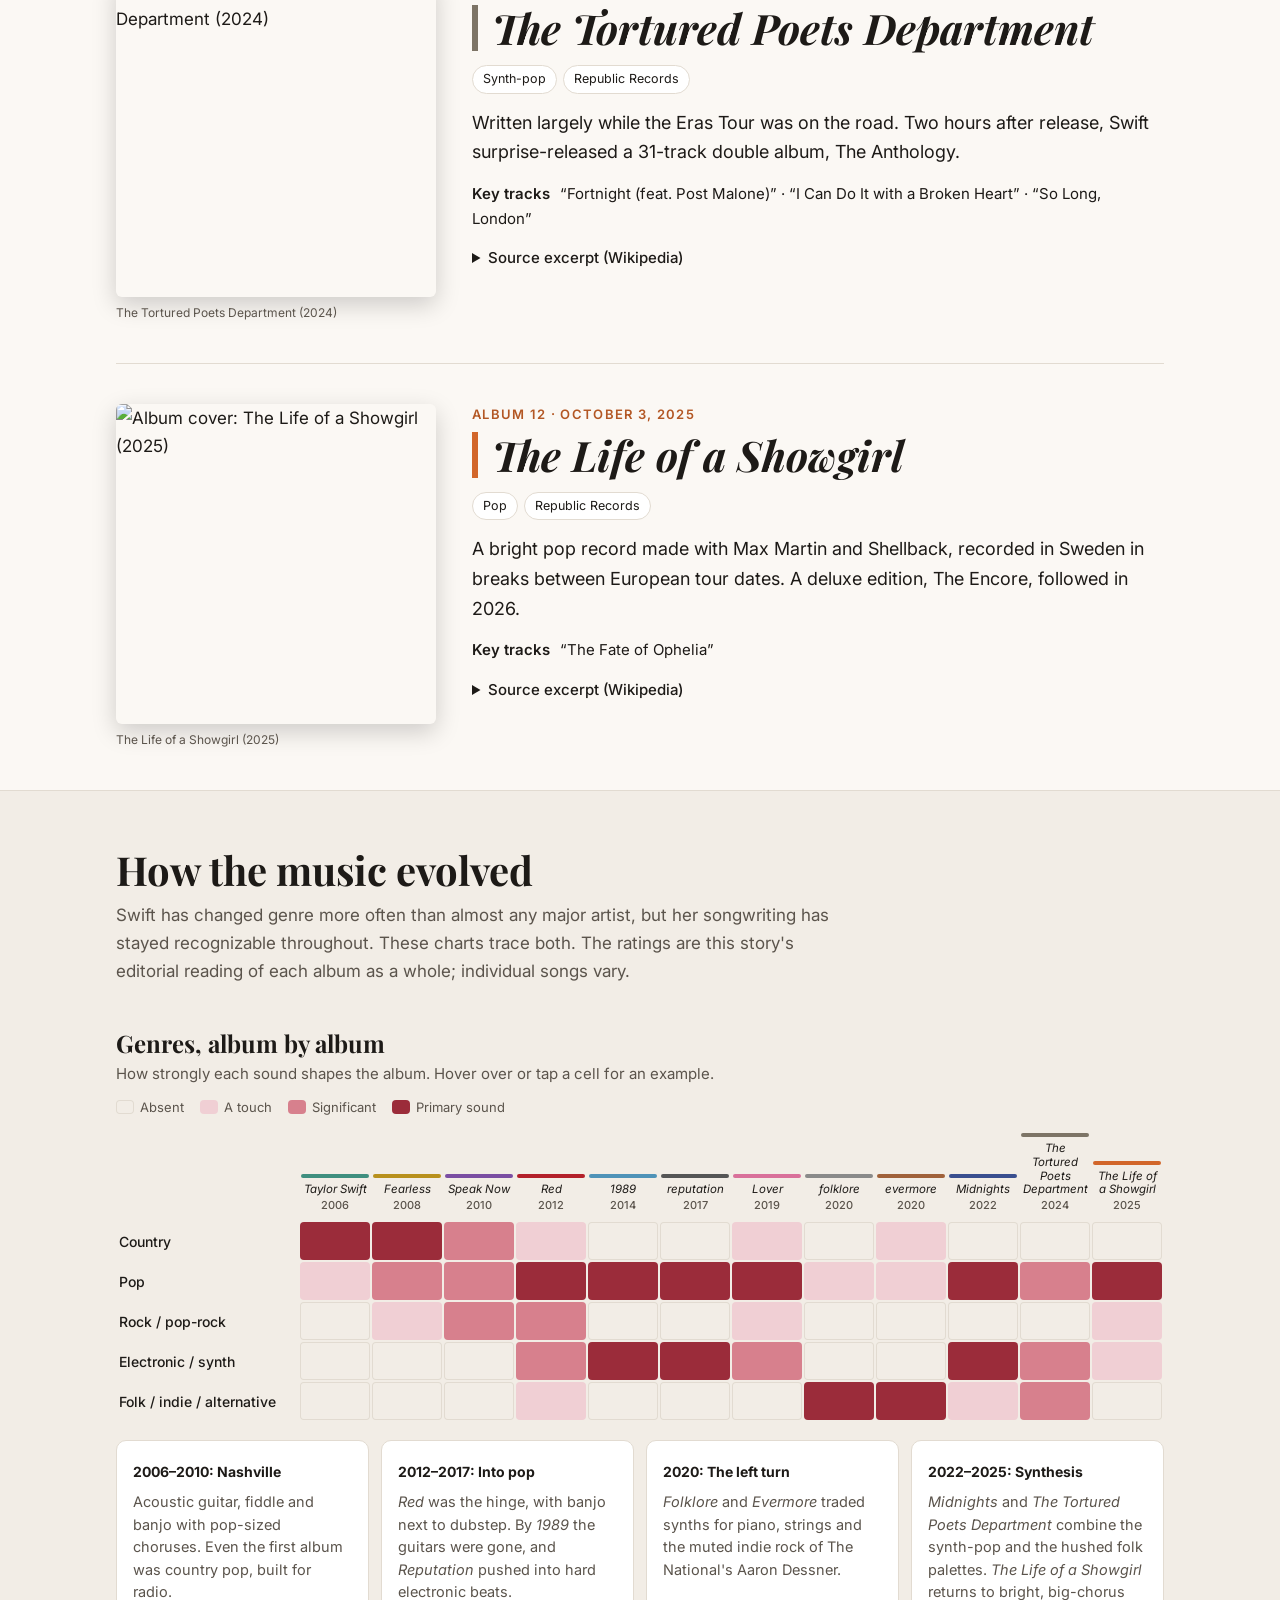
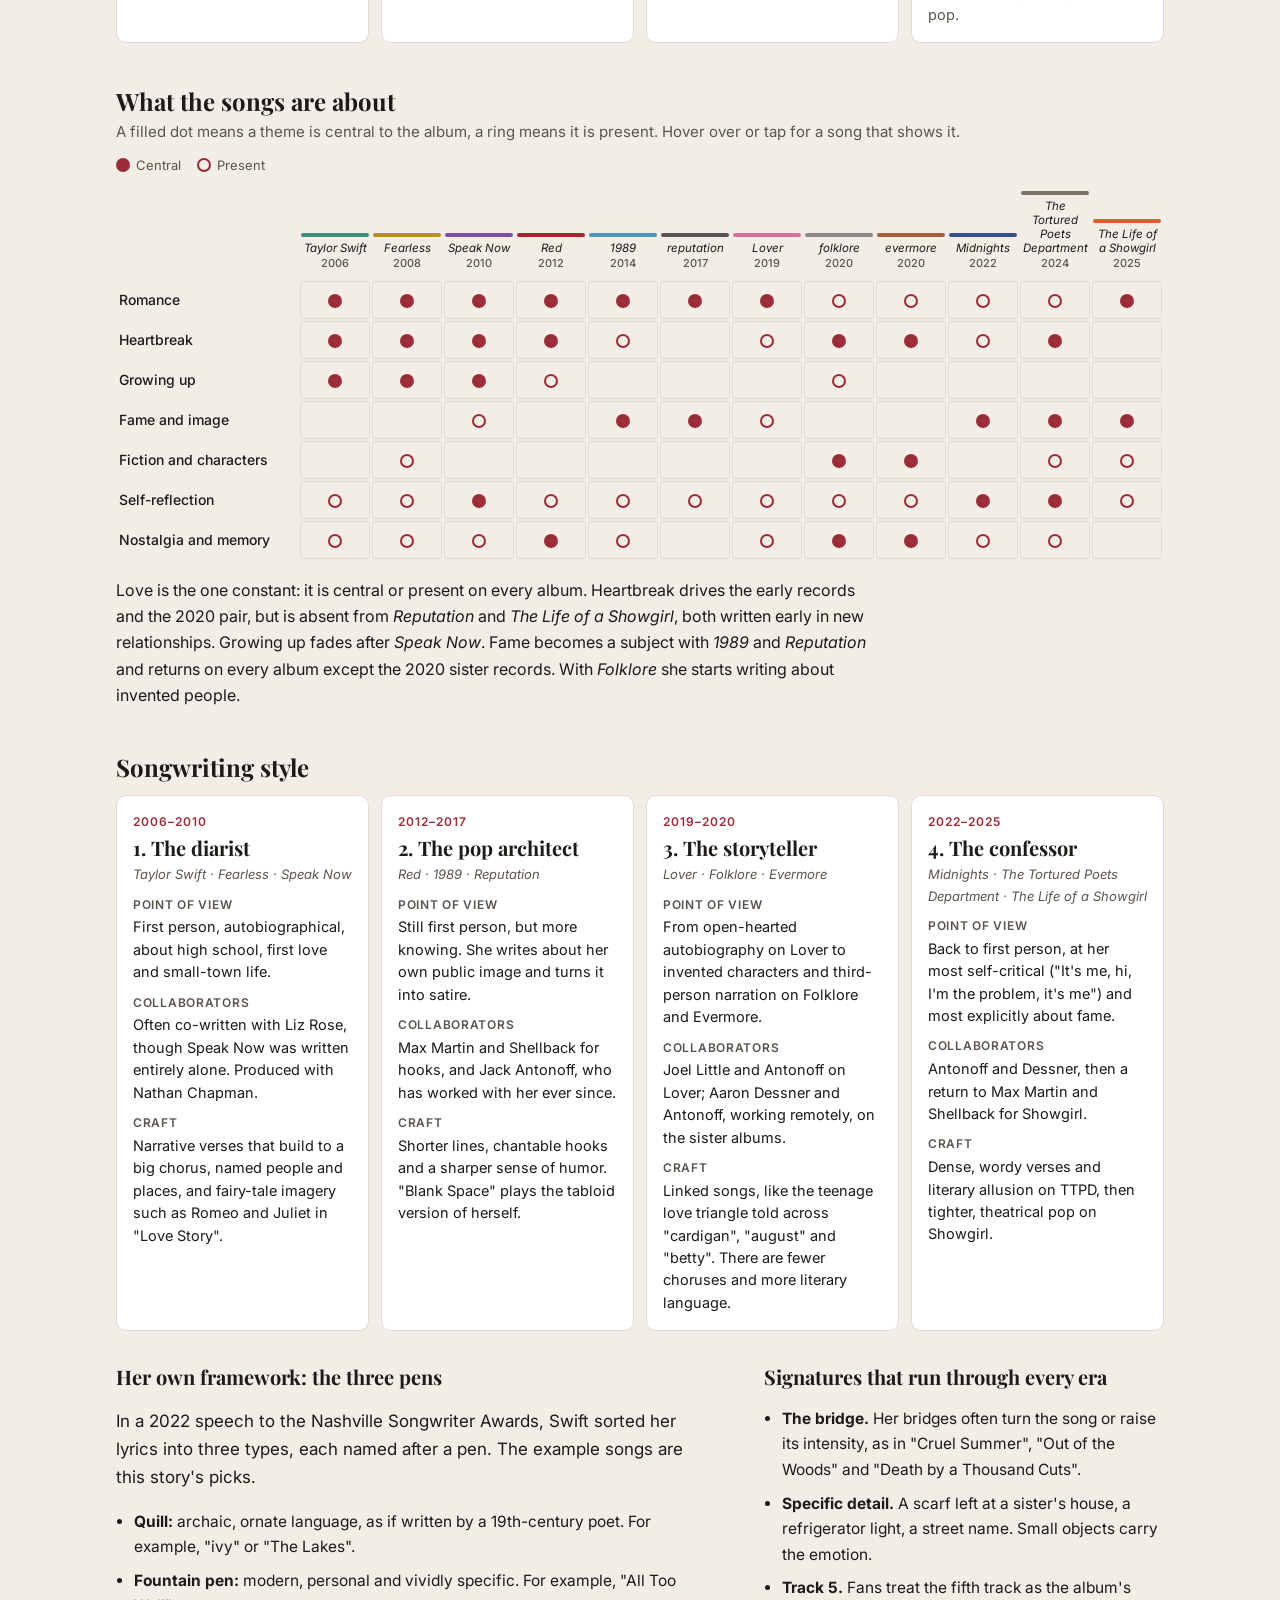
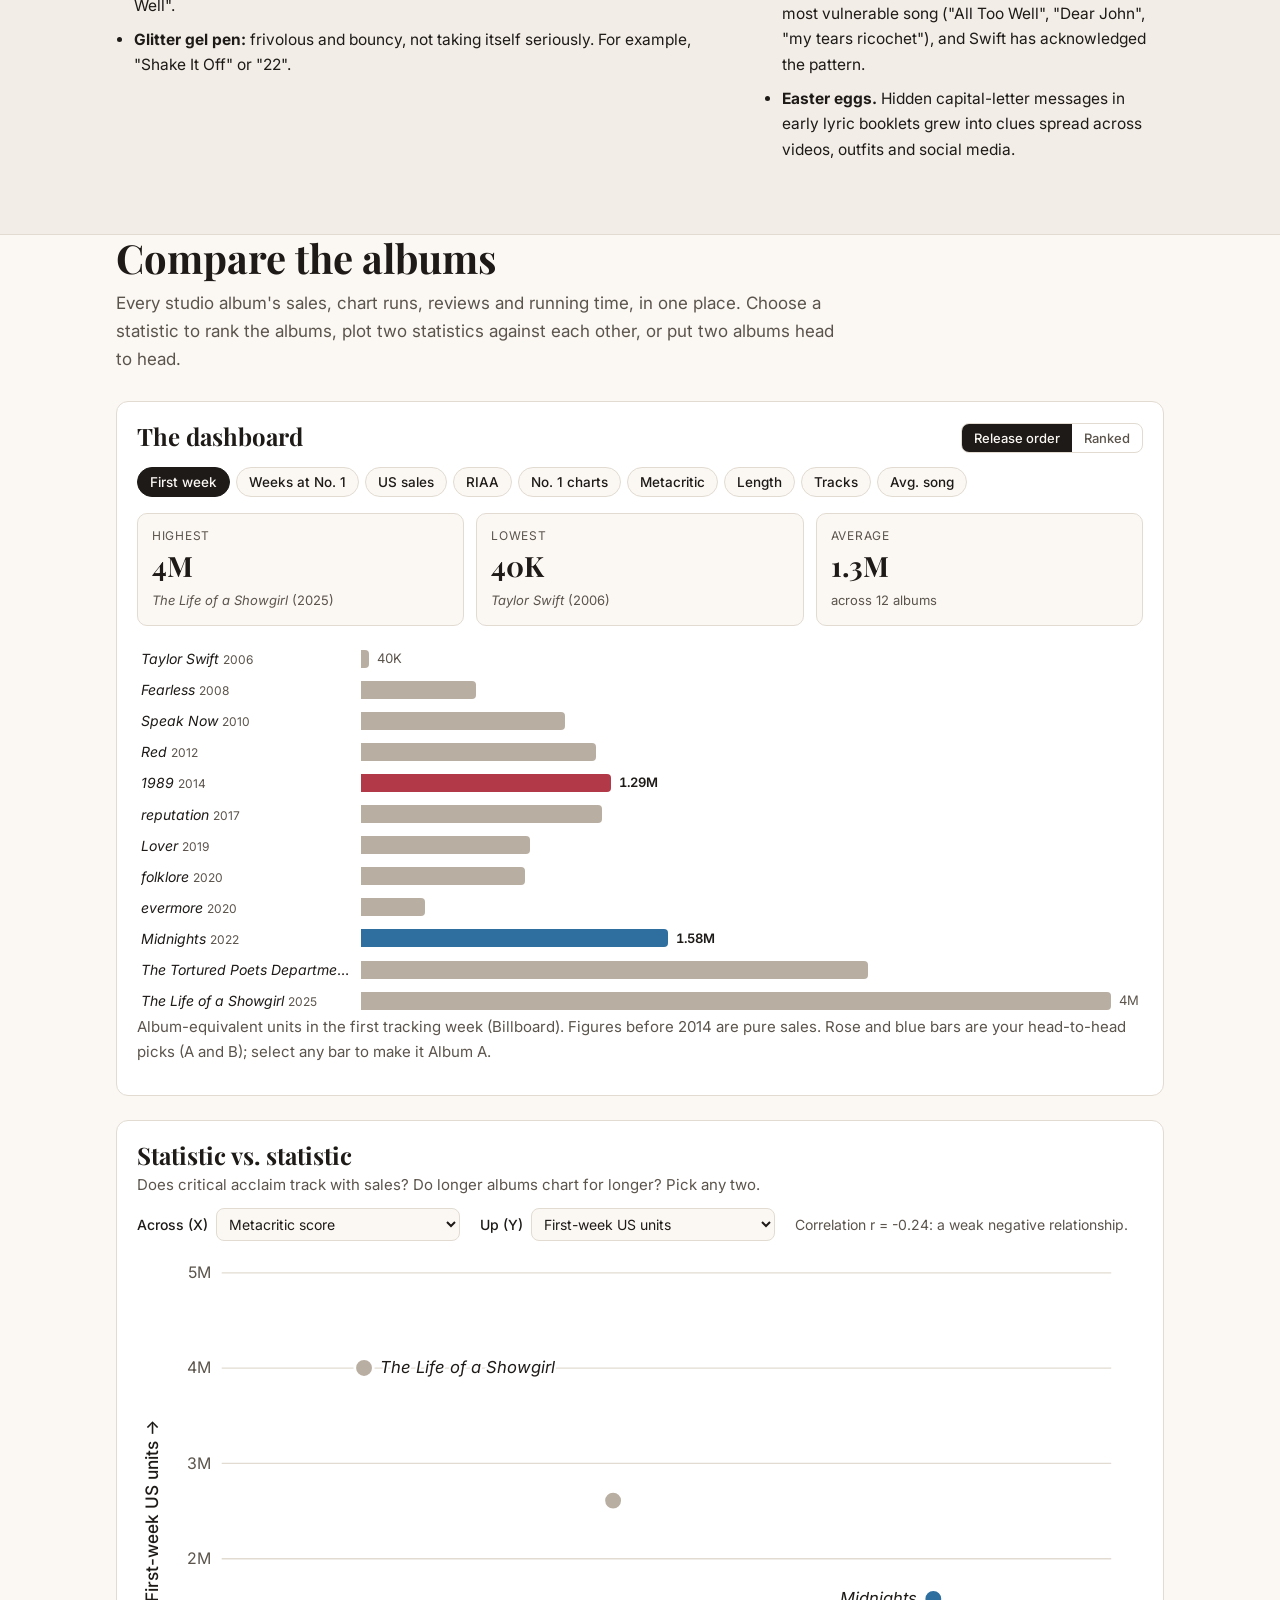
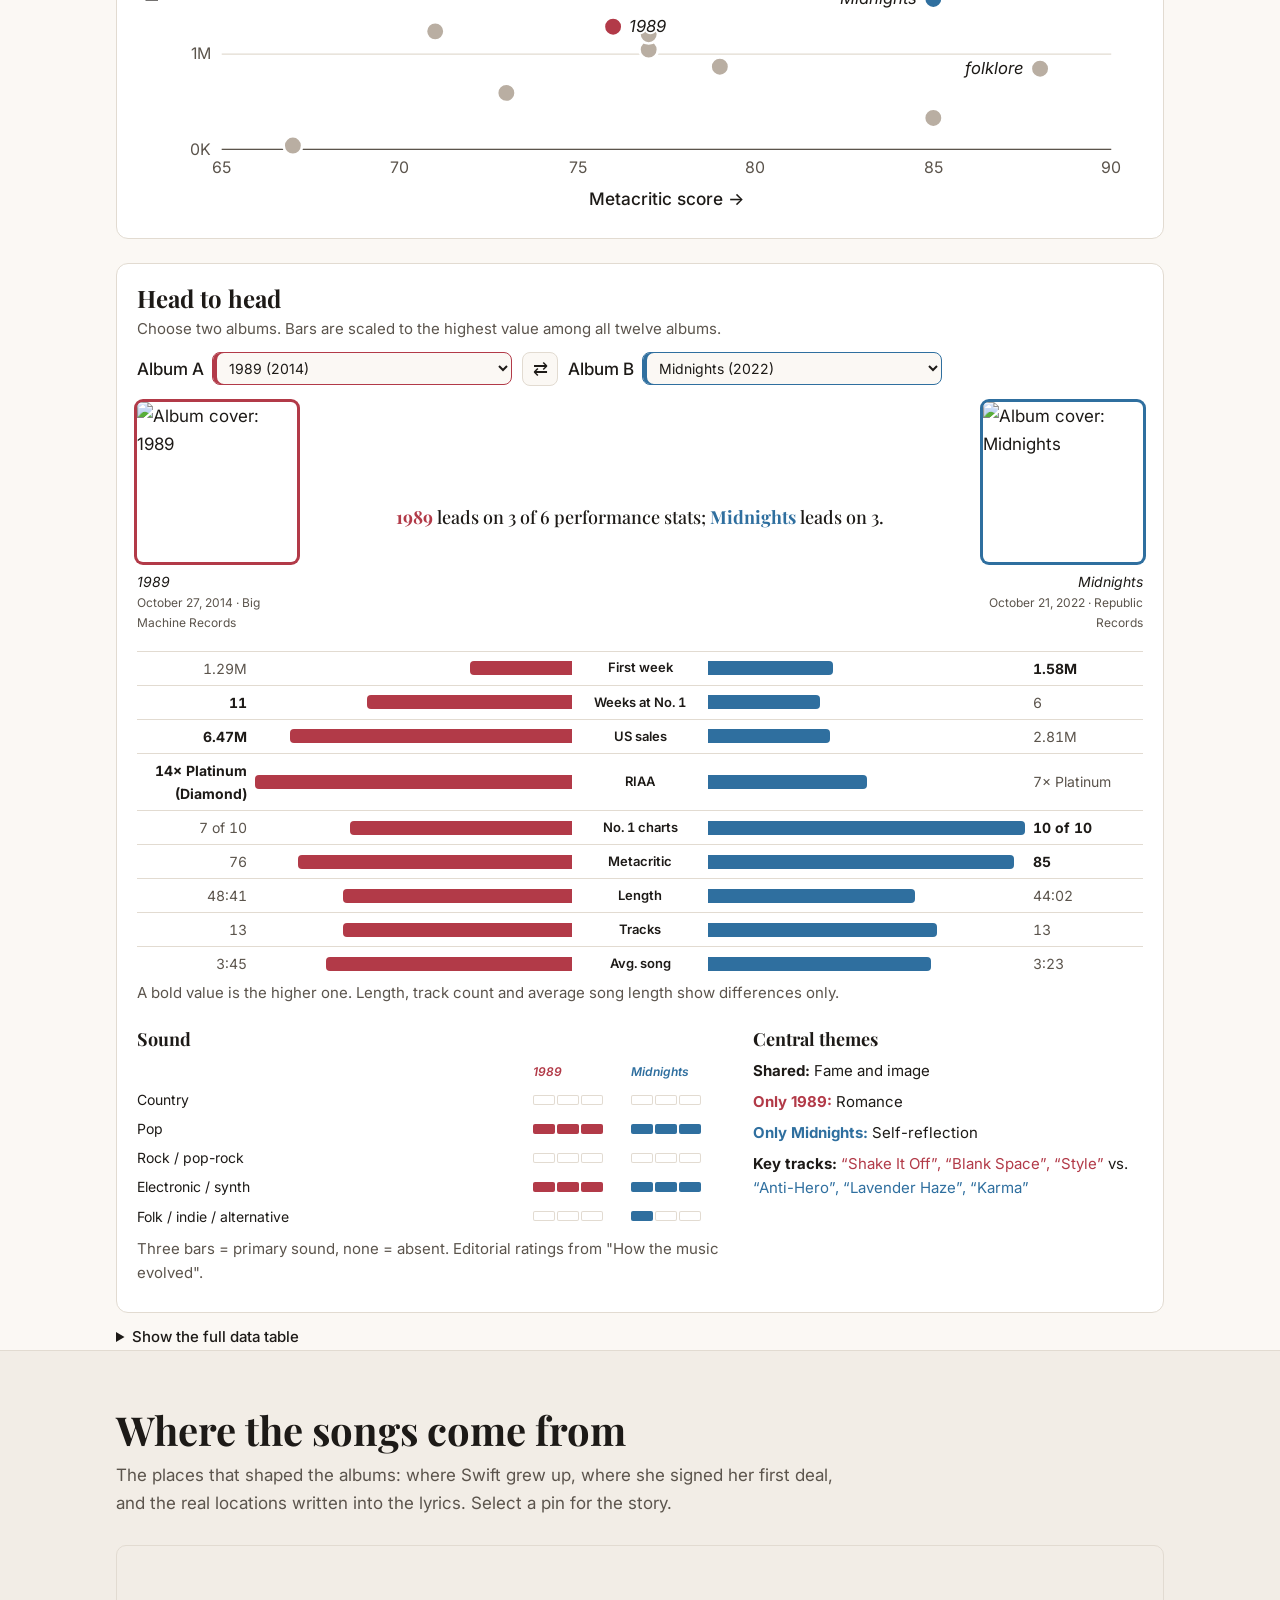
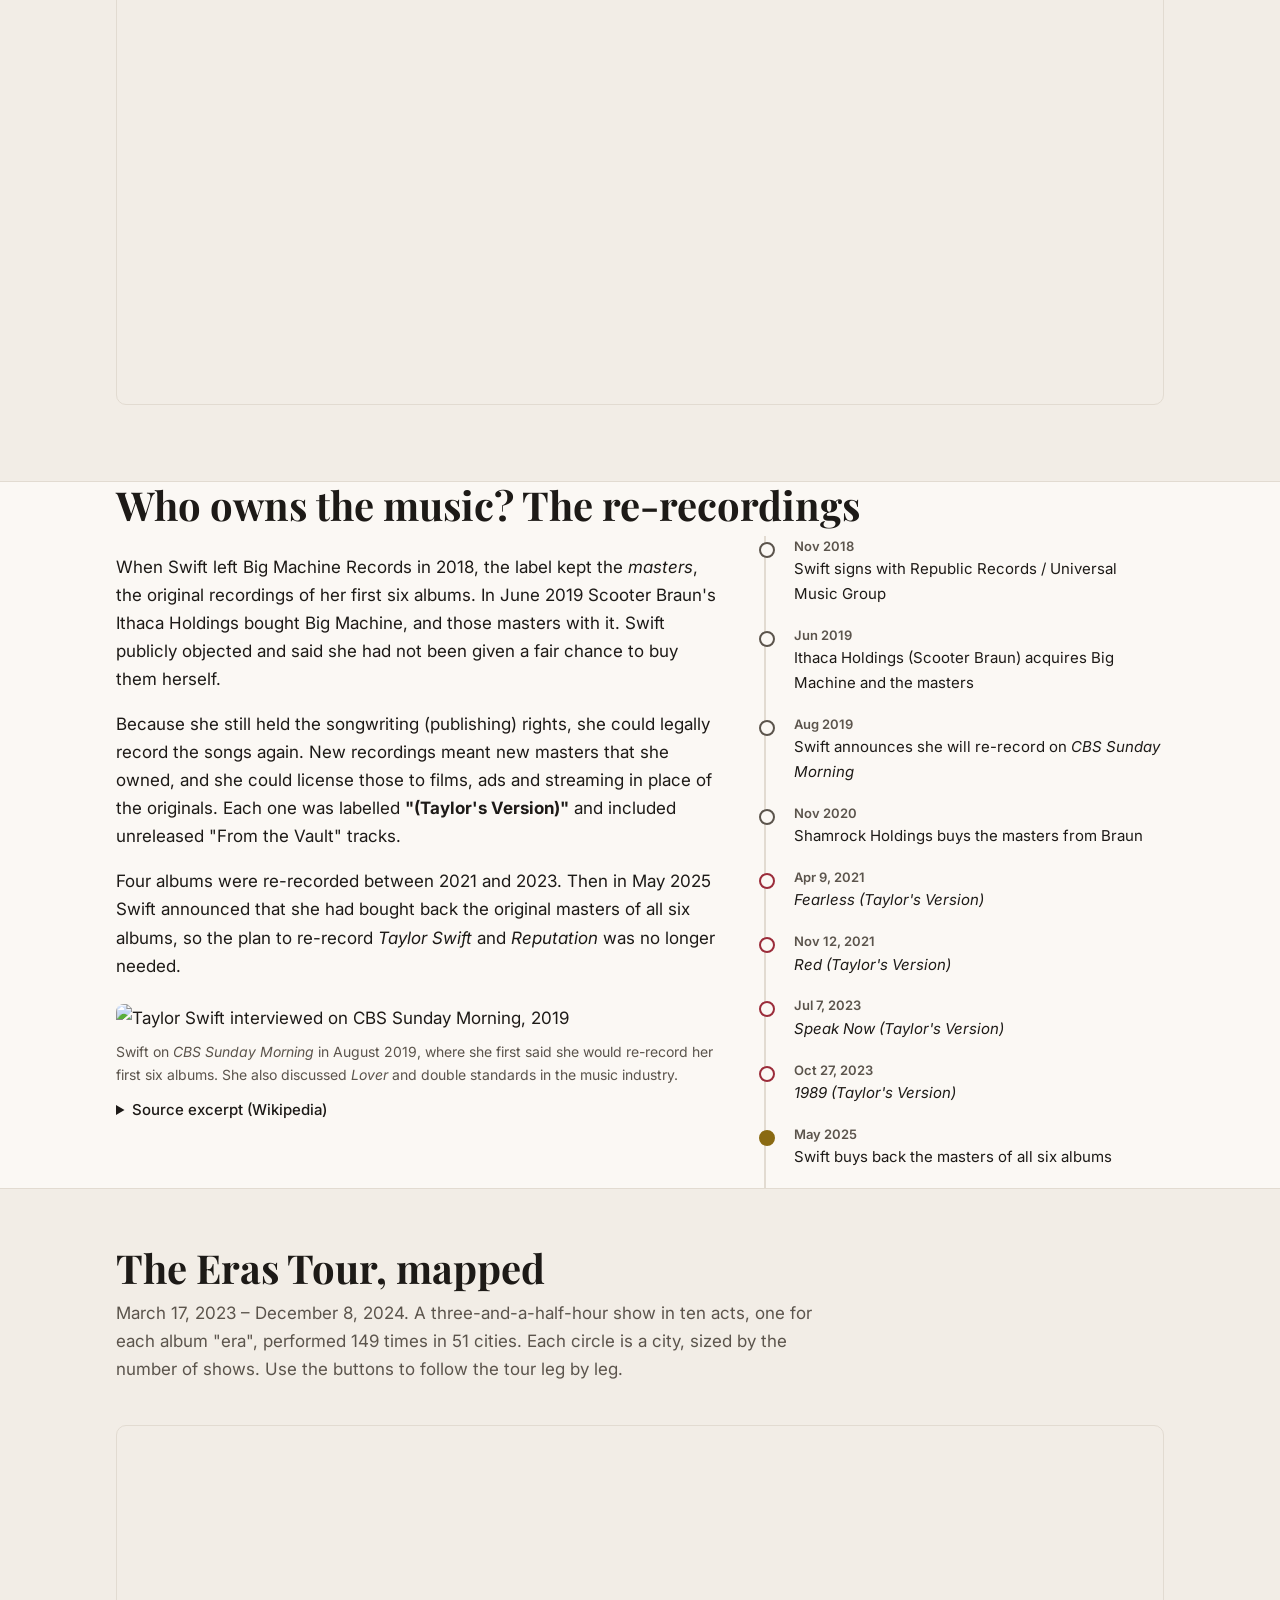
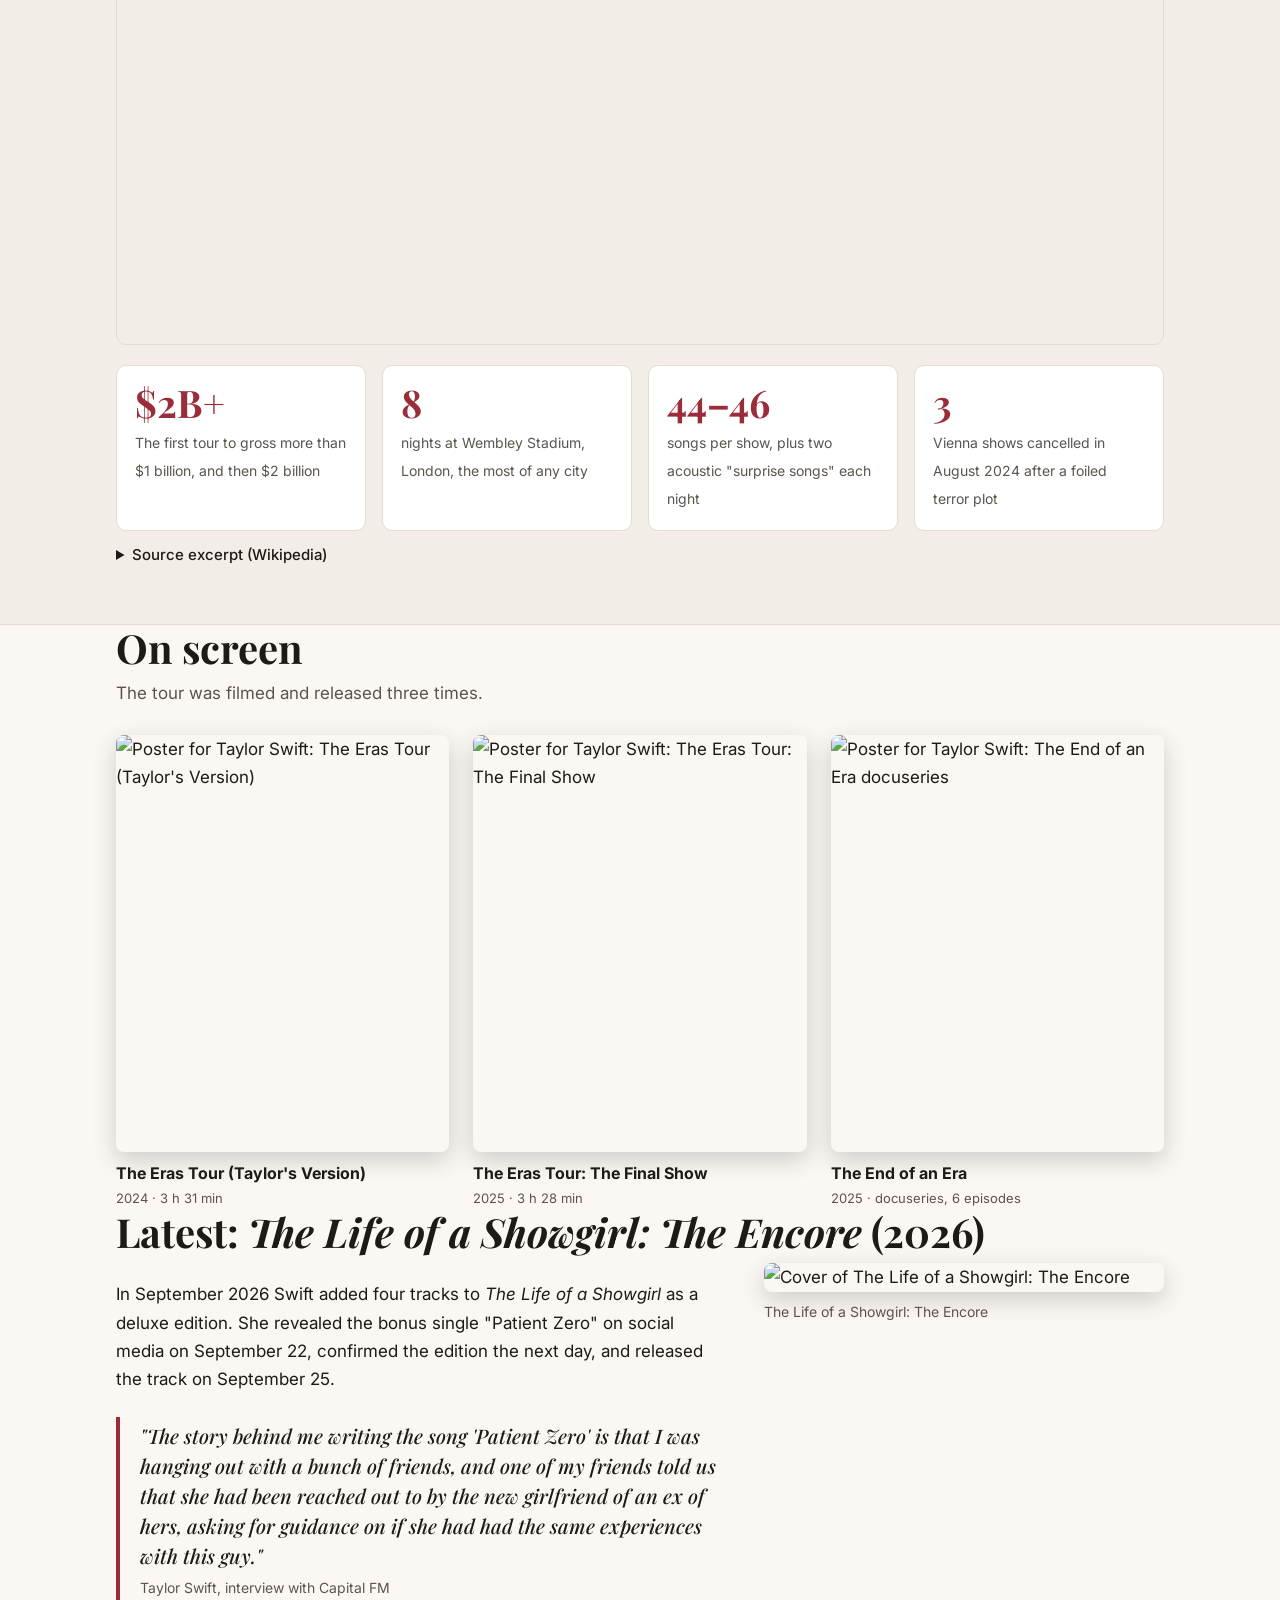
==== commit 9fcac8d4: "Add era visual identity component to the timeline; fix overlapping year labels Co-Authored-By: Claud" ====
--- a/index.html
+++ b/index.html
@@ -11,6 +11,7 @@
 <link rel="stylesheet" href="https://unpkg.com/leaflet@1.9.4/dist/leaflet.css">
 <link rel="stylesheet" href="styles.css">
 <link rel="stylesheet" href="compare.css">
+<link rel="stylesheet" href="eras.css">
 </head>
 <body>
 
@@ -51,9 +52,16 @@
 </section>
 
 <section class="wrap" aria-labelledby="tl-h">
-  <h2 id="tl-h" class="section-h">Timeline</h2>
-  <p class="section-sub">Select an album to jump to it. The line under the timeline marks the two record labels; "Taylor's Version" re-recordings are shown as rings.</p>
+  <h2 id="tl-h" class="section-h">Timeline and the look of each era</h2>
+  <p class="section-sub">Select an album to jump to it. The line under the timeline marks the two record labels, and "Taylor's Version" re-recordings are shown as rings. Below it, explore how each era looked.</p>
   <div class="timeline" id="timeline"></div>
+
+  <div class="eras-look" id="eras-look">
+    <h3 class="sub-h" id="look-h">Every era has a look</h3>
+    <p class="chart-note">Each strip shows colors sampled from that album's original cover, from lightest to darkest. Select an era to see its visual motifs and how the look reflects the music. Use the arrow keys to step through the eras.</p>
+    <div class="ribbon" id="ribbon" role="tablist" aria-labelledby="look-h"></div>
+    <div class="look-panel" id="look-panel" role="tabpanel" tabindex="0"></div>
+  </div>
 </section>
 
 <section id="albums" class="wrap" aria-labelledby="albums-h">
@@ -284,5 +292,6 @@
 <script src="data.js"></script>
 <script src="app.js"></script>
 <script src="compare.js"></script>
+<script src="eras.js"></script>
 </body>
 </html>
--- a/eras.css
+++ b/eras.css
@@ -0,0 +1,45 @@
+/* Era visual identity component */
+.eras-look { margin-top: 8px; }
+.eras-look .sub-h { margin-top: 8px; }
+.ribbon { display: grid; grid-template-columns: repeat(12, 1fr); gap: 6px; margin: 14px 0 0; }
+.ribbon [role=tab] { display: flex; flex-direction: column; align-items: stretch; gap: 4px; padding: 6px 4px 8px; border: 1px solid var(--line); border-radius: 10px; background: var(--card); color: var(--ink); cursor: pointer; font: inherit; text-align: center; transition: transform .15s, border-color .15s; }
+.ribbon [role=tab]:hover { transform: translateY(-2px); }
+.ribbon [role=tab][aria-selected=true] { border-color: var(--ink); box-shadow: inset 0 0 0 1px var(--ink); }
+.ribbon [role=tab]:focus-visible { outline: 2px solid var(--accent); outline-offset: 2px; }
+.strip { display: flex; flex-direction: column; height: 64px; border-radius: 6px; overflow: hidden; box-shadow: inset 0 0 0 1px rgba(0,0,0,.08); }
+.strip i { flex: 1; }
+.r-name { font-size: 11.5px; font-style: italic; line-height: 1.2; overflow: hidden; text-overflow: ellipsis; display: -webkit-box; -webkit-line-clamp: 2; -webkit-box-orient: vertical; min-height: 2.4em; }
+.r-year { font-size: 11px; color: var(--ink2); font-weight: 500; }
+
+.look-panel { position: relative; margin-top: 12px; background: var(--card); border: 1px solid var(--line); border-radius: 12px; overflow: hidden; }
+.look-panel:focus-visible { outline: 2px solid var(--accent); outline-offset: 2px; }
+.lp-band { height: 14px; background: var(--grad); }
+.lp-grid { display: grid; grid-template-columns: 300px 1fr; gap: 28px; padding: 22px; }
+.lp-cover { margin: 0; }
+.lp-cover img { width: 100%; aspect-ratio: 1; object-fit: cover; border-radius: 8px; box-shadow: 0 10px 30px rgba(0,0,0,.25); }
+.lp-kicker { margin: 0; font-size: 12px; text-transform: uppercase; letter-spacing: .1em; color: var(--ink2); font-weight: 600; }
+.lp-body h4 { font: 700 clamp(24px, 3vw, 32px)/1.15 var(--serif); margin: 4px 0 14px; border-left: 6px solid var(--era); padding-left: 12px; }
+.lp-body h5 { font: 600 12px var(--sans); text-transform: uppercase; letter-spacing: .08em; color: var(--ink2); margin: 16px 0 6px; }
+.lp-body p { margin: 0; font-size: 16px; }
+.swatches { list-style: none; padding: 0; margin: 0; display: flex; flex-wrap: wrap; gap: 10px; }
+.swatches li { display: flex; flex-direction: column; align-items: center; gap: 4px; }
+.sw { display: block; width: 52px; height: 52px; border-radius: 8px; box-shadow: inset 0 0 0 1px rgba(127,127,127,.35); }
+.swatches code { font: 11.5px ui-monospace, Consolas, monospace; color: var(--ink2); }
+.sig { display: flex; gap: 10px; align-items: center; margin-top: 10px !important; font-size: 14.5px !important; }
+.sig .sw { width: 32px; height: 32px; flex: none; }
+.motifs { list-style: none; padding: 0; margin: 0; display: flex; flex-wrap: wrap; gap: 6px; }
+.motifs li { font-size: 13.5px; padding: 4px 10px; border-radius: 99px; border: 1px solid var(--line); background: var(--bg); }
+.lp-nav { display: flex; justify-content: space-between; align-items: center; gap: 8px; margin-top: 20px; flex-wrap: wrap; }
+.lp-nav button { font: 500 13.5px var(--sans); font-style: italic; padding: 7px 12px; border-radius: 8px; border: 1px solid var(--line); background: var(--bg); color: var(--ink); cursor: pointer; }
+.lp-nav a { font-size: 14px; }
+
+@media (max-width: 860px) {
+  .ribbon { grid-template-columns: repeat(12, 84px); overflow-x: auto; padding-bottom: 6px; scroll-snap-type: x mandatory; }
+  .ribbon [role=tab] { scroll-snap-align: start; }
+  .lp-grid { grid-template-columns: 1fr; gap: 18px; }
+  .lp-cover { max-width: 260px; }
+}
+@media (max-width: 520px) {
+  .lp-grid { padding: 16px; }
+  .sw { width: 44px; height: 44px; }
+}
